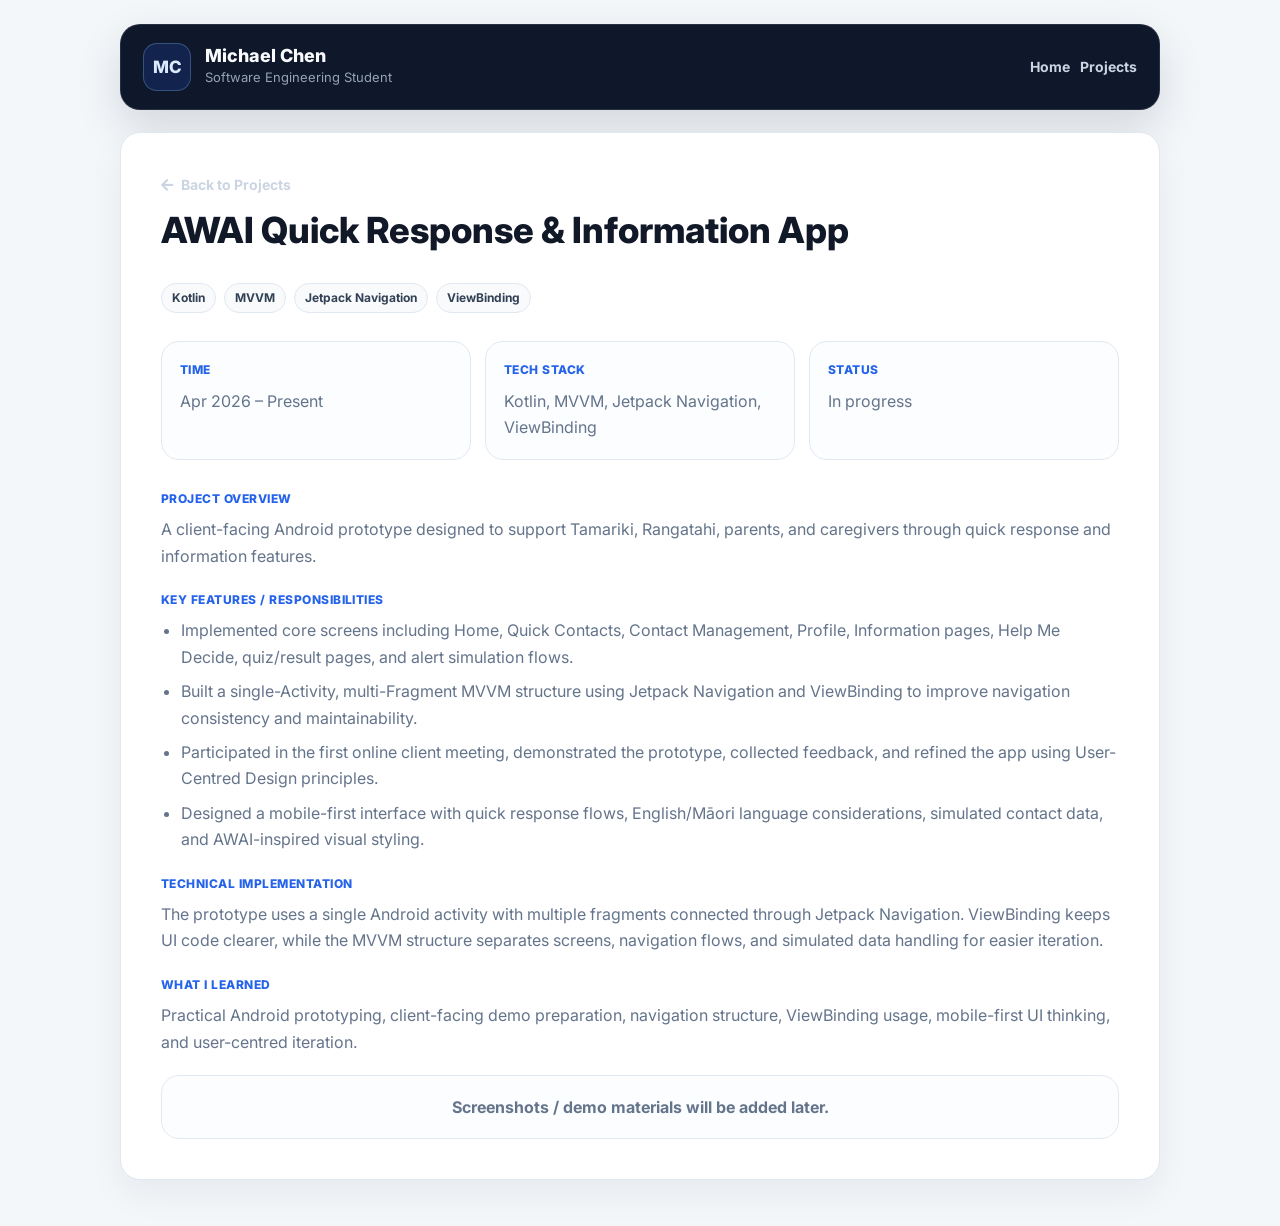
==== project-awai.html @ 9fd228e8 "add personal portfolio website" ====
<!DOCTYPE html>
<html lang="en">
    <head>
        <meta charset="utf-8">
        <title>AWAI Quick Response &amp; Information App | Michael Chen</title>
        <meta content="width=device-width, initial-scale=1.0" name="viewport">
        <meta content="AWAI Android Kotlin MVVM Jetpack Navigation ViewBinding" name="keywords">
        <meta content="Project detail page for the AWAI Quick Response and Information App." name="description">
        <link href="https://fonts.googleapis.com/css2?family=Inter:wght@400;500;600;700;800&amp;display=swap" rel="stylesheet">
        <link href="https://stackpath.bootstrapcdn.com/bootstrap/4.4.1/css/bootstrap.min.css" rel="stylesheet">
        <link href="https://cdnjs.cloudflare.com/ajax/libs/font-awesome/5.10.0/css/all.min.css" rel="stylesheet">
        <link href="css/style.css" rel="stylesheet">
    </head>
    <body class="detail-page">
        <div class="detail-wrapper">
            <header class="detail-topbar">
                <div class="detail-brand">
                    <div class="profile-avatar initials-avatar">MC</div>
                    <div>
                        <h1>Michael Chen</h1>
                        <p>Software Engineering Student</p>
                    </div>
                </div>
                <nav class="detail-nav" aria-label="Project navigation">
                    <a href="index.html#home">Home</a>
                    <a href="index.html#projects">Projects</a>
                </nav>
            </header>

            <main>
                <section class="project-detail section-panel">
                    <div class="content-inner">
                        <div class="project-detail-header">
                            <a class="back-link" href="index.html#projects"><i class="fa fa-arrow-left"></i>Back to Projects</a>
                            <h2>AWAI Quick Response &amp; Information App</h2>
                            <div class="tech-tags tag-row">
                                <span>Kotlin</span>
                                <span>MVVM</span>
                                <span>Jetpack Navigation</span>
                                <span>ViewBinding</span>
                            </div>
                        </div>

                        <div class="detail-meta-grid">
                            <div class="detail-meta-card">
                                <span>Time</span>
                                <p>Apr 2026 – Present</p>
                            </div>
                            <div class="detail-meta-card">
                                <span>Tech Stack</span>
                                <p>Kotlin, MVVM, Jetpack Navigation, ViewBinding</p>
                            </div>
                            <div class="detail-meta-card">
                                <span>Status</span>
                                <p>In progress</p>
                            </div>
                        </div>

                        <div class="detail-layout">
                            <div class="detail-block">
                                <h3>Project Overview</h3>
                                <p>A client-facing Android prototype designed to support Tamariki, Rangatahi, parents, and caregivers through quick response and information features.</p>
                            </div>

                            <div class="detail-block">
                                <h3>Key Features / Responsibilities</h3>
                                <ul class="detail-list">
                                    <li>Implemented core screens including Home, Quick Contacts, Contact Management, Profile, Information pages, Help Me Decide, quiz/result pages, and alert simulation flows.</li>
                                    <li>Built a single-Activity, multi-Fragment MVVM structure using Jetpack Navigation and ViewBinding to improve navigation consistency and maintainability.</li>
                                    <li>Participated in the first online client meeting, demonstrated the prototype, collected feedback, and refined the app using User-Centred Design principles.</li>
                                    <li>Designed a mobile-first interface with quick response flows, English/Māori language considerations, simulated contact data, and AWAI-inspired visual styling.</li>
                                </ul>
                            </div>

                            <div class="detail-block">
                                <h3>Technical Implementation</h3>
                                <p>The prototype uses a single Android activity with multiple fragments connected through Jetpack Navigation. ViewBinding keeps UI code clearer, while the MVVM structure separates screens, navigation flows, and simulated data handling for easier iteration.</p>
                            </div>

                            <div class="detail-block">
                                <h3>What I Learned</h3>
                                <p>Practical Android prototyping, client-facing demo preparation, navigation structure, ViewBinding usage, mobile-first UI thinking, and user-centred iteration.</p>
                            </div>

                            <div class="screenshot-placeholder">Screenshots / demo materials will be added later.</div>
                        </div>
                    </div>
                </section>
            </main>
        </div>
    </body>
</html>
---- css/style.css ----
/**********************************/
/********** General CSS ***********/
/**********************************/
body {
    color: #666666;
    background: #f6f8fb;
    font-family: 'Open Sans', sans-serif;
}

a {
    color: #222222;
    transition: all .3s;
}

a:hover,
a:active,
a:focus {
    color: #2563eb;
    outline: none;
    text-decoration: none;
}

.btn:focus {
    box-shadow: none;
}

/* Hide the duplicate mobile navigation markup that was introduced during rollback. */
.mobile-header,
.mobile-menu,
.mobile-menu-overlay {
    display: none !important;
}


/**********************************/
/****** Layout with Sidebar *******/
/**********************************/
.wrapper {
    position: relative;
    margin: 0 auto;
    width: 100%;
    max-width: 1140px;
}

.wrapper .sidebar {
    position: relative;
    width: 100%;
    float: left;
    background: #222222;
}

.wrapper .content {
    position: relative;
    width: 100%;
    padding: 15px;
    float: left;
    background: #f6f8fb;
}

.wrapper .sidebar-header,
.wrapper .sidebar-footer {
    display: none;
}

.navbar {
    padding: 15px;
    background: #222222 !important;
}

.navbar-expand-md .navbar-nav .nav-item {
    width: 100%;
    border-top: 1px solid rgba(255, 255, 255, .2);
}

.navbar-expand-md .navbar-nav .nav-item:first-child{
    border-top: none;
}

.navbar-expand-md .navbar-nav .nav-link {
    color: #ffffff;
    padding: 5px 15px 7px 15px;
    transition: all .3s;
}

.navbar-expand-md .navbar-nav .nav-link i {
    color: #2563eb;
    float: right;
    padding-top: 5px;
    transition: all .3s;
}

.navbar-expand-md .navbar-nav .nav-link:hover,
.navbar-expand-md .navbar-nav .nav-link.active {
    color: #2563eb;
}

.navbar-expand-md .navbar-nav .nav-link:hover i,
.navbar-expand-md .navbar-nav .nav-link.active i{
    color: #ffffff;
}


.wrapper .sidebar,
.wrapper .content {
    -webkit-transition: margin 200ms ease-out;
    -moz-transition: margin 200ms ease-out;
    -o-transition: margin 200ms ease-out;
    transition: margin 200ms ease-out;
}

@media (min-width: 768px) {
    .wrapper .content {
        padding: 30px 0px 30px 30px;
    }
    
    .wrapper .content::before,
    .wrapper .content::after {
        position: fixed;
        content: "";
        width: 100%;
        height: 30px;
        background: #f6f8fb;
        z-index: 1;
    }
    
    .wrapper .content::before {
        top: 0;
    }
    
    .wrapper .content::after {
        bottom: 0;
    }
    
    .wrapper .sidebar {
        position: fixed;
        width: 300px;
        height: 100%;
        margin-left: -250px;
        float: left;
        overflow: auto;
        scrollbar-width: thin;
        scrollbar-color: gray;
        z-index: 2;
    }

    .wrapper .sidebar:hover {
        margin-left: 0px;
    }
    
    .wrapper .content {
        position: relative;
        width: calc(100% - 50px);
        margin-left: 50px;
        float: right;
    }
    
    .wrapper .sidebar:hover  .sidebar-header {
        position: relative;
        display: block;
        width: 100%;
    }

    .wrapper .sidebar .sidebar-header img {
        width: 100%;
        height: auto;
    }
    
    .navbar-brand {
        display: none;
    }
    
    .navbar {
        padding: 15px 0;
        flex-direction: column;
    }
    
    .wrapper .sidebar:hover .navbar-expand-md .navbar-nav .nav-link {
        padding: 5px 30px 7px 30px;
    }
    
    .wrapper .sidebar::-webkit-scrollbar {
        width: 7px;
    }

    .wrapper .sidebar::-webkit-scrollbar-track {
        -webkit-box-shadow: inset 0 0 6px rgba(0,0,0,0.1);
    }

    .wrapper .sidebar::-webkit-scrollbar-thumb {
        background-color: darkgrey;
        outline: 1px solid slategrey;
        border-radius: 7px
    }
    
    .navbar-brand {
        display: none;
    }
    
    .sidebar .sidebar-footer {
        width: 300px;
        position: fixed;
        bottom: 0;
        padding: 15px;
        font-size: 0;
        text-align: center;
        background: #222222;
    }
    
    .sidebar .sidebar-footer a {
        display: inline-block;
        width: 40px;
        height: 40px;
        padding: 5px 0;
        margin: 0 15px 15px 0;
        text-align: center;
        font-size: 18px;
        color: #222222;
        background: #2563eb;
    }
    
    .sidebar .sidebar-footer a:last-child {
        margin-right: 0;
    }
    
    .sidebar .sidebar-footer a:hover {
        color: #2563eb;
        background: #ffffff;
    }
    
    .sidebar:hover .sidebar-footer {
        display: block;
    }
}

@media (min-width: 992px) {
    .wrapper .sidebar {
        margin: 0;
    }

    .wrapper .content {
        width: calc(100% - 300px);
        margin-left: 300px;
    }

    .sidebar .sidebar-header {
        position: relative;
        display: block;
        width: 100%;
    }
    
    .navbar-expand-md .navbar-nav .nav-link {
        padding: 5px 30px 7px 30px;
    }
    
    .sidebar .sidebar-footer {
        display: block;
    }
}

@media (max-width: 1140px) {
    .wrapper .content {
        padding: 30px;
    }
}

@media (max-width: 576px) {
    .wrapper .content {
        padding: 15px;
    }
}


/**********************************/
/******** Back to Top CSS *********/
/**********************************/
.back-to-top {
    position: fixed;
    display: none;
    width: 30px;
    height: 30px;
    text-align: center;
    line-height: 1;
    font-size: 30px;
    right: 30px;
    bottom: 30px;
    transition: background 0.5s;
    z-index: 11;
}

.back-to-top i {
    color: #222222;
}

.back-to-top i:hover {
    color: #2563eb;
}

.back-to-top {
    -webkit-animation: action 1s infinite  alternate;
    animation: action 1s infinite  alternate;
}

@-webkit-keyframes action {
    0% { transform: translateY(0); }
    100% { transform: translateY(-15px); }
}

@keyframes action {
    0% { transform: translateY(0); }
    100% { transform: translateY(-15px); }
}


/**********************************/
/*********** Header CSS ***********/
/**********************************/
.header {
    position: relative;
    background: #ffffff;
}

.header .content-inner {
    padding: 100px 30px;
    background: none;
    background-size: auto;
}

.header p {
    color: #2563eb;
    font-size: 22px;
    font-weight: 600;
    margin-bottom: 10px;
}

.header h1 {
    color: #222222;
    font-size: 50px;
    font-weight: 700;
}

.header h2 {
    display: inline-block;
    margin: 0;
    height: 25px;
    font-size: 25px;
}

.header .typed-text {
    display: none;
}

.header .typed-cursor {
    font-size: 25px;
    font-weight: 300;
    color: #222222;
}

.large-btn .content-inner {
    font-size: 0;
    border-bottom: 30px solid #f6f8fb;
}

.large-btn .btn {
    position: relative;
    width: 50%;
    padding: 15px 0;
    color: #2563eb;
    font-size: 20px;
    background: #222222;
    border-radius: 0;
}

.large-btn .btn:last-child {
    color: #222222;
    background: #2563eb;
}

.large-btn .btn i {
    margin-right: 8px;
}

.large-btn .btn::after {
    position: absolute;
    content: "";
    width: 0;
    height: 100%;
    top: 0;
    left: 0;
    transition: all .3s;
}

.large-btn .btn:hover::after {
    width: 100%;
    background: rgba(255, 255, 255, .1);
}


/**********************************/
/******* Content Header CSS *******/
/**********************************/
.content-header {
    position: relative;
    width: 100%;
    margin-bottom: 30px;
    padding-bottom: 10px;
}

.content-header h2 {
    color: #222222;
    font-size: 35px;
    font-weight: 700;
    letter-spacing: 3px;
    margin: 0;
}

.content-header::after {
    content: '';
    position: absolute;
    display: block;
    width: 50px;
    height: 3px;
    bottom: 0;
    left: 0;
    background: #2563eb;
}


/**********************************/
/*********** About CSS ************/
/**********************************/
.about {
    position: relative;
    padding: 60px 30px;
    background: #ffffff;
    border-bottom: 30px solid #f6f8fb;
}


.about img {
    width: 100%;
    height: auto;
}

@media(max-width: 767.98px) {
    .about img {
        margin-bottom: 15px;
    }
}

.about .btn {
    border-radius: 0;
    color: #222222;
    background: #2563eb;
    transition: all .3s;
}

.about .btn:hover {
    color: #2563eb;
    background: #222222;
}

.about .skills {
    padding-top: 15px;
}

.about .skill-name {
    margin-top: 15px;
}

.about .skill-name p {
    display: inline-block;
    margin-bottom: 5px;
    font-size: 16px;
    font-weight: 400;
}

.about .skill-name p:last-child {
    float: right;
}

.about .progress {
    height: 5px;
    border: 1px solid #2563eb;
    border-radius: 0;
    background: #ffffff;
}

.about .progress .progress-bar {
    width: 1px;
    background: #2563eb;
    border-radius: 0;
    transition: 1s;
}


/**********************************/
/********* Education CSS **********/
/**********************************/
.education {
    position: relative;
    padding: 60px 30px;
    background: #ffffff;
    border-bottom: 30px solid #f6f8fb;
}

.education .edu-col {
    position: relative;
    width: 100%;
    padding: 20px 0 20px 20px;
    border-left: 1px solid #2563eb;
    border-bottom: 1px solid #2563eb;
}

.education .col-md-6:first-child .edu-col {
    padding-top: 0;
}

.education .col-md-6:last-child .edu-col {
    border-bottom: none;
    padding-bottom: 0;
}

@media (min-width: 768px) {
    .education .col-md-6:nth-child(-n+2) .edu-col {
        padding-top: 0;
    }

    .education .col-md-6:last-child .edu-col,
    .education .col-md-6:nth-last-child(2) .edu-col {
        border-bottom: none;
        padding-bottom: 0;
    }
}

.education .edu-col span {
    position: relative;
    display: block;
    font-size: 13px;
    letter-spacing: 1px;
    margin-bottom: 10px;
}

.education .edu-col span::before {
    position: absolute;
    content: "";
    width: 11px;
    height: 11px;
    background: #2563eb;
    top: 5px;
    left: -26px;
    border-radius: 5px;
}

.education .edu-col span i {
    color: #2563eb;
}

.education .edu-col h3 {
    font-size: 20px;
    font-weight: 700;
    letter-spacing: 2px;
}

.education .edu-col p {
    margin: 0;
}


/**********************************/
/********* Experience CSS *********/
/**********************************/
.experience {
    position: relative;
    padding: 60px 30px;
    background: #ffffff;
    border-bottom: 30px solid #f6f8fb;
}

.experience .exp-col {
    position: relative;
    width: 100%;
    padding: 20px 0 20px 20px;
    border-left: 1px solid #2563eb;
    border-bottom: 1px solid #2563eb;
}

.experience .col-md-6:first-child .exp-col {
    padding-top: 0;
}

.experience .col-md-6:last-child .exp-col {
    border-bottom: none;
    padding-bottom: 0;
}

@media (min-width: 768px) {
    .experience .col-md-6:nth-child(-n+2) .exp-col {
        padding-top: 0;
    }

    .experience .col-md-6:last-child .exp-col,
    .experience .col-md-6:nth-last-child(2) .exp-col {
        border-bottom: none;
        padding-bottom: 0;
    }
}

.experience .exp-col span {
    position: relative;
    display: block;
    font-size: 13px;
    letter-spacing: 1px;
    margin-bottom: 10px;
}

.experience .exp-col span::before {
    position: absolute;
    content: "";
    width: 11px;
    height: 11px;
    background: #2563eb;
    top: 5px;
    left: -26px;
    border-radius: 5px;
}

.experience .exp-col span i {
    color: #2563eb;
}

.experience .exp-col h3 {
    font-size: 20px;
    font-weight: 700;
    letter-spacing: 2px;
    margin-bottom: 5px;
}

.experience .exp-col h4 {
    font-size: 14px;
    font-weight: 400;
    font-style: italic;
    margin-bottom: 5px;
}

.experience .exp-col h5 {
    font-size: 16px;
    font-weight: 600;
    margin-bottom: 10px;
}

.experience .exp-col p {
    margin: 0;
}


/**********************************/
/*********** Service CSS **********/
/**********************************/
.service {
    position: relative;
    padding: 60px 30px 30px 30px;
    background: #ffffff;
    border-bottom: 30px solid #f6f8fb;
}

.service .srv-col {
    position: relative;
    width: 100%;
    margin-bottom: 30px;
}

.service .srv-col i {
    font-size: 30px;
    color: #2563eb;
    margin-bottom: 15px;
}

.service .srv-col h3 {
    font-size: 20px;
    font-weight: 700;
    letter-spacing: 2px;
    margin-bottom: 5px;
}

.experience .exp-col h4 {
    font-size: 14px;
    font-weight: 400;
    font-style: italic;
    margin-bottom: 5px;
}

.experience .exp-col h5 {
    font-size: 16px;
    font-weight: 600;
    margin-bottom: 10px;
}

.experience .exp-col p {
    margin: 0;
}


/**********************************/
/********** Portfolio CSS *********/
/**********************************/
.portfolio {
    position: relative;
    padding: 60px 30px 30px 30px;
    background: #ffffff;
    border-bottom: 30px solid #f6f8fb;
}

.portfolio #portfolio-flters {
    padding: 0;
    margin: -15px 0 30px 0;
    list-style: none;
    font-size: 0;
}

.portfolio #portfolio-flters li {
    cursor: pointer;
    margin: 15px -1px 0 0;
    display: inline-block;
    height: 35px;
    padding: 10px;
    color: #666666;
    font-size: 13px;
    line-height: 15px;
    text-transform: uppercase;
    border: 1px solid #2563eb;
    background: #ffffff;
    transition: all 0.3s ease-in-out;
}

.portfolio #portfolio-flters li:hover,
.portfolio #portfolio-flters li.filter-active {
    background: #2563eb;
    color: #222222;
}

.portfolio .portfolio-item {
    position: relative;
    height: 250px;
    overflow: hidden;
}

.portfolio .portfolio-item figure {
    background: #ffffff;
    overflow: hidden;
    height: 220px;
    position: relative;
    border-radius: 0;
    margin: 0; 
}

.portfolio .portfolio-item figure img {
    width: 100%; 
    height: 100%; 
    object-fit: cover; 
}

.portfolio .portfolio-item figure:hover img {
    opacity: 0.3;
    transition: 0.3s;
}

.portfolio .portfolio-item figure .link-preview,
.portfolio .portfolio-item figure .link-details,
.portfolio .portfolio-item figure .portfolio-title {
    position: absolute;
    display: inline-block;
    opacity: 0;
    line-height: 1;
    text-align: center;
    width: 45px;
    height: 35px;
    background: #2563eb;
    transition: 0.2s linear;
}

.portfolio .portfolio-item figure .link-preview i,
.portfolio .portfolio-item figure .link-details i {
    color: #222222;
    padding-top: 10px;
    font-size: 16px;
}

.portfolio .portfolio-item figure .link-preview:hover,
.portfolio .portfolio-item figure .link-details:hover {
    background: #222222;
}

.portfolio .portfolio-item figure .link-preview:hover i,
.portfolio .portfolio-item figure .link-details:hover i {
    color: #2563eb;
}

.portfolio .portfolio-item figure .link-preview {
    left: 50%;
    top: calc(25% - 18px);
}

.portfolio .portfolio-item figure .link-details {
    right: 50%;
    top: calc(25% - 18px);
}

.portfolio .portfolio-item figure .portfolio-title {
    margin: 0;
    width: 100%;
    height: 50%;
    left: 0;
    right: 0;
    top: 100%;
    padding: 30px 10px;
    color: #222222;
    font-size: 16px;
    font-weight: 600;
    background: rgba(255, 111, 97, .5);
    border-radius: 0;
}

.portfolio .portfolio-item figure .portfolio-title:hover {
    text-decoration: none;
}

.portfolio .portfolio-item figure .portfolio-title span {
    display: block;
    margin-top: 10px;
    font-family: 'Open Sans', sans-serif;
    font-size: 13px;
    font-weight: 300;
}

.portfolio .portfolio-item figure:hover .link-preview {
    opacity: 1;
    left: calc(50% - 61px);
}

.portfolio .portfolio-item figure:hover .link-details {
    opacity: 1;
    right: calc(50% - 61px);
}

.portfolio .portfolio-item figure:hover .portfolio-title {
    opacity: 1;
    top: 50%;
}


/**********************************/
/*********** Review CSS ***********/
/**********************************/
.review {
    position: relative;
    background: #ffffff;
    border-bottom: 30px solid #f6f8fb;
}

.review .content-inner {
    position: relative;
    padding: 60px 30px;
    background: url(../img/quote.png) right bottom no-repeat;
}

.review .review-text p {
    font-size: 18px;
    font-style: italic;
}

.review .review-img {
    display: flex;
    align-items: center;
}

.review .review-img img {
    width: 80px; 
    height: 80px; 
    object-fit: cover;
    margin-right: 15px;
}

.review .review-name h3 {
    font-size: 18px;
    font-weight: 700;
    letter-spacing: 2px;
    margin-bottom: 5px;
}

.review .review-name p {
    font-size: 14px;
    margin-bottom: 0;
}

.review .review-text .ratting {
    margin-bottom: 5px;
}

.review .review-text .ratting i {
    color: #2563eb;
    font-size: 14px;
}

.review .slick-slider:hover .slick-prev {
    left: 30px;
}

.review .slick-slider:hover .slick-next {
    right: 30px;
}

.review-slider .slick-prev,
.review-slider .slick-next {
    width: 35px;
    height: 35px;
    z-index: 1;
    opacity: 0;
    transition: .5s;
    background: rgba(255, 111, 97, .7);
}

.review-slider .slick-prev {
    left: 55px;
}

.review-slider .slick-next {
    right: 55px;
}

.review-slider.slick-slider:hover .slick-prev {
    left: 15px;
    opacity: 1;
}

.review-slider.slick-slider:hover .slick-next {
    right: 15px;
    opacity: 1;
}

.review-slider .slick-prev:hover,
.review-slider .slick-prev:focus,
.review-slider .slick-next:hover,
.review-slider .slick-next:focus {
    background: rgba(0, 0, 0, .7);
}

.review-slider .slick-prev:hover::before,
.review-slider .slick-prev:focus::before,
.review-slider .slick-next:hover::before,
.review-slider .slick-next:focus::before {
    color: #2563eb;
}

.review-slider .slick-prev::before,
.review-slider .slick-next::before {
    font-family: "Font Awesome 5 Free";
    font-weight: 900;
    font-size: 18px;
    color: #ffffff;
}

.review-slider .slick-prev::before {
    content: "\f104";
}

.review-slider .slick-next::before {
    content: "\f105";
}

.review-slider .slick-dots {
    bottom: 15px;
}

.review-slider .slick-dots li button:before {
    color: #ffffff;
    font-size: 15px;
}

.review-slider .slick-dots li.slick-active button:before {
    color: #2563eb;
}

.review-slider.slick-slider {
    margin-bottom: 0;
}


/**********************************/
/*********** Contact CSS ***********/
/**********************************/
.contact {
    position: relative;
    padding: 60px 30px 30px 30px;
    background: #ffffff;
}

.contact .contact-info {
    position: relative;
    width: 100%;
    margin-bottom: 30px;
}

.contact .contact-info p {
    font-size: 16px;
    font-weight: 600;
    letter-spacing: 1px;
    margin-bottom: 10px;
}

.contact .contact-info p i {
    width: 25px;
    color: #2563eb;
}

.contact .contact-info p a {
    color: #666666;
}

.contact .contact-info p a:hover {
    color: #2563eb;
    text-decoration: none;
}

.contact .social {
    font-size: 0;
}

.contact .social a {
    width: 35px;
    height: 35px;
    padding: 5px 0;
    color: #222222;
    background: #2563eb;
    border-radius: 0;
    margin-top: 15px;
    margin-right: 15px;
    transition: all .3s;
}

.contact .social a:last-child {
    margin-right: 0;
}

.contact .social a:hover {
    color: #2563eb;
    background: #222222;
}

.contact .form {
    position: relative;
    width: 100%;
    margin-bottom: 30px;
}

.contact .form .form-control {
    border-radius: 0;
}

.contact .form .form-control:focus {
    box-shadow: none;
    border-color: #2563eb;
}

.contact .form .btn {
    color: #222222;
    background: #2563eb;
    border-radius: 0;
    transition: all .3s;
}

.contact .form .btn:hover {
    color: #2563eb;
    background: #222222;
}


/**********************************/
/*********** Footer CSS ***********/
/**********************************/
.footer {
    position: relative;
    width: 100%;
    padding: 30px 30px 0 30px;
    background: #f6f8fb;
}

.footer .col-md-6:last-child {
    text-align: right;
}

@media(max-width: 767.98px) {
    .footer .col-md-6,
    .footer .col-md-6:last-child{
        text-align: center;
    }
}

.footer p {
    color: #222222;
    margin: 0;
}

.footer a {
    color: #2563eb;
    font-weight: 600;
}

.footer a:hover {
    color: #222222;
}


/**********************************/
/***** Homepage Theme Override ****/
/**********************************/
:root {
    --page-bg: #f4f7fa;
    --surface: #ffffff;
    --sidebar: #0f172a;
    --text: #111827;
    --muted: #64748b;
    --border: #e2e8f0;
    --primary: #2563eb;
    --secondary: #0f766e;
    --code-bg: #0b1020;
}

html {
    scroll-padding-top: 24px;
}

body {
    color: var(--text);
    background: var(--page-bg);
    font-family: 'Inter', 'Segoe UI', Roboto, Arial, sans-serif;
    line-height: 1.65;
}

a {
    color: var(--primary);
}

a:hover,
a:active,
a:focus {
    color: var(--secondary);
}

.wrapper {
    max-width: 1240px;
}

.wrapper .content {
    background: transparent;
}

.wrapper .content::before,
.wrapper .content::after {
    display: none;
}

.wrapper .sidebar {
    background: var(--sidebar);
    border: 1px solid rgba(148, 163, 184, .18);
    border-radius: 22px;
    box-shadow: 0 18px 45px rgba(15, 23, 42, .16);
}

.wrapper .sidebar-header {
    display: block;
    padding: 30px 26px 18px;
}

.initials-avatar {
    display: flex;
    align-items: center;
    justify-content: center;
    width: 72px;
    height: 72px;
    margin-bottom: 18px;
    color: #dbeafe;
    background: rgba(37, 99, 235, .18);
    border: 1px solid rgba(147, 197, 253, .28);
    border-radius: 18px;
    font-size: 24px;
    font-weight: 800;
    letter-spacing: 0;
}

.sidebar-header h1 {
    margin: 0 0 4px;
    color: #f8fafc;
    font-size: 22px;
    font-weight: 700;
    letter-spacing: 0;
}

.sidebar-header p {
    margin: 0;
    color: #94a3b8;
    font-size: 14px;
}

.navbar {
    background: transparent !important;
    padding: 12px 14px;
}

.navbar-brand {
    color: #f8fafc !important;
    font-size: 16px;
    font-weight: 700;
}

.navbar-dark .navbar-toggler {
    border-color: rgba(148, 163, 184, .35);
}

.navbar-expand-md .navbar-nav .nav-item {
    width: 100%;
    margin-bottom: 6px;
    border-top: 0;
}

.navbar-expand-md .navbar-nav .nav-link,
.wrapper .sidebar:hover .navbar-expand-md .navbar-nav .nav-link {
    display: flex;
    align-items: center;
    justify-content: space-between;
    padding: 10px 14px;
    color: #cbd5e1;
    border-radius: 12px;
    font-size: 15px;
    font-weight: 600;
    letter-spacing: 0;
}

.navbar-expand-md .navbar-nav .nav-link i {
    float: none;
    padding-top: 0;
    color: #94a3b8;
    font-size: 14px;
}

.navbar-expand-md .navbar-nav .nav-link:hover,
.navbar-expand-md .navbar-nav .nav-link.active {
    color: #ffffff;
    background: rgba(37, 99, 235, .16);
}

.navbar-expand-md .navbar-nav .nav-link:hover i,
.navbar-expand-md .navbar-nav .nav-link.active i {
    color: #93c5fd;
}

.sidebar .sidebar-footer {
    position: static;
    display: flex;
    width: auto;
    gap: 10px;
    padding: 16px 26px 28px;
    background: transparent;
}

.sidebar .sidebar-footer a {
    display: flex;
    align-items: center;
    justify-content: center;
    width: 38px;
    height: 38px;
    margin: 0;
    padding: 0;
    color: #cbd5e1;
    background: rgba(148, 163, 184, .12);
    border: 1px solid rgba(148, 163, 184, .16);
    border-radius: 12px;
    font-size: 15px;
}

.sidebar .sidebar-footer a:hover {
    color: #ffffff;
    background: rgba(37, 99, 235, .22);
}

.section-panel {
    margin-bottom: 22px;
    padding: 0 !important;
    background: var(--surface) !important;
    border: 1px solid var(--border);
    border-radius: 20px;
    box-shadow: 0 14px 35px rgba(15, 23, 42, .06);
    overflow: hidden;
}

.section-panel .content-inner {
    padding: 36px;
}

.content-header {
    margin-bottom: 26px;
    padding-bottom: 12px;
}

.content-header h2 {
    color: var(--text);
    font-size: 28px;
    font-weight: 800;
    letter-spacing: 0;
}

.content-header::after {
    width: 42px;
    height: 3px;
    background: var(--primary);
    border-radius: 99px;
}

.header .content-inner {
    padding: 46px;
    background: none;
    background-size: auto;
}

.hero-grid {
    display: grid;
    grid-template-columns: minmax(0, 1fr) minmax(320px, 390px);
    gap: 36px;
    align-items: center;
}

.header .eyebrow {
    margin-bottom: 10px;
    color: var(--primary);
    font-size: 15px;
    font-weight: 800;
    letter-spacing: .04em;
    text-transform: uppercase;
}

.header h1 {
    margin-bottom: 12px;
    color: var(--text);
    font-size: 44px;
    font-weight: 800;
    letter-spacing: 0;
    line-height: 1.1;
}

.header h2 {
    display: block;
    height: auto;
    margin-bottom: 18px;
    color: var(--muted);
    font-size: 18px;
    font-weight: 700;
    letter-spacing: 0;
    line-height: 1.45;
}

.header .typed-cursor {
    display: none;
}

.hero-description,
.section-copy p,
.project-card p,
.skill-card p,
.work-card p,
.education-card p,
.contact-card p {
    color: var(--muted);
}

.hero-description {
    max-width: 620px;
    margin-bottom: 28px;
    font-size: 17px;
}

.hero-actions {
    display: flex;
    flex-wrap: wrap;
    gap: 12px;
}

.hero-actions .btn {
    display: inline-flex;
    align-items: center;
    gap: 8px;
    min-height: 44px;
    padding: 10px 18px;
    border-radius: 12px;
    font-size: 15px;
    font-weight: 700;
    letter-spacing: 0;
}

.btn-primary-soft {
    color: #ffffff !important;
    background: var(--primary);
    border: 1px solid var(--primary);
}

.btn-primary-soft:hover {
    background: #1d4ed8;
    border-color: #1d4ed8;
}

.btn-secondary-soft {
    color: var(--text) !important;
    background: #ffffff;
    border: 1px solid var(--border);
}

.btn-secondary-soft:hover {
    color: var(--primary) !important;
    background: #eff6ff;
}

.code-panel {
    color: #dbeafe;
    background: var(--code-bg);
    border: 1px solid rgba(148, 163, 184, .2);
    border-radius: 18px;
    box-shadow: 0 18px 40px rgba(15, 23, 42, .22);
    overflow: hidden;
}

.code-panel-header {
    display: flex;
    gap: 8px;
    padding: 14px 16px;
    background: rgba(148, 163, 184, .08);
    border-bottom: 1px solid rgba(148, 163, 184, .12);
}

.code-panel-header span {
    width: 10px;
    height: 10px;
    background: #475569;
    border-radius: 999px;
}

.code-panel-header span:nth-child(2) {
    background: var(--primary);
}

.code-panel-header span:nth-child(3) {
    background: var(--secondary);
}

.code-panel pre {
    margin: 0;
    padding: 22px;
    white-space: pre-wrap;
}

.code-panel code {
    color: #dbeafe;
    font-family: "SFMono-Regular", Consolas, "Liberation Mono", Menlo, monospace;
    font-size: 14px;
    line-height: 1.7;
}

.section-copy p {
    margin-bottom: 16px;
    font-size: 16px;
}

.section-copy p:last-child {
    margin-bottom: 0;
}

.focus-grid,
.project-grid,
.focus-area-grid,
.work-grid,
.contact-card-grid {
    display: grid;
    grid-template-columns: repeat(2, minmax(0, 1fr));
    gap: 16px;
}

.focus-card,
.education-card,
.project-card,
.skill-card,
.work-card,
.contact-card {
    border: 1px solid var(--border);
    border-radius: 18px;
    background: #fbfdff;
}

.focus-card {
    display: flex;
    align-items: center;
    gap: 12px;
    min-height: 86px;
    padding: 18px;
    color: var(--text);
    font-weight: 700;
}

.focus-card i,
.skill-card i,
.contact-card i {
    display: flex;
    align-items: center;
    justify-content: center;
    flex: 0 0 auto;
    width: 40px;
    height: 40px;
    color: var(--secondary);
    background: rgba(15, 118, 110, .1);
    border-radius: 14px;
}

.education-card {
    display: grid;
    gap: 14px;
    padding: 24px;
}

.card-kicker {
    display: block;
    margin-bottom: 8px;
    color: var(--primary);
    font-size: 12px;
    font-weight: 800;
    letter-spacing: .04em;
    line-height: 1.5;
    text-transform: uppercase;
}

.education-card h3,
.project-card h3,
.skill-card h3,
.work-card h3 {
    margin-bottom: 10px;
    color: var(--text);
    font-size: 20px;
    font-weight: 800;
    letter-spacing: 0;
    line-height: 1.35;
}

.education-card .institution {
    margin: 0;
    color: var(--text);
    font-weight: 700;
}

.education-card p,
.project-card p,
.skill-card p,
.work-card p,
.contact-card p {
    margin-bottom: 0;
}

.project-card,
.skill-card,
.work-card,
.contact-card {
    padding: 22px;
}

.project-card,
.skill-card {
    min-height: 100%;
}

.tag-row {
    display: flex;
    flex-wrap: wrap;
    gap: 8px;
    margin-top: 18px;
}

.tag-row span {
    display: inline-flex;
    align-items: center;
    min-height: 28px;
    padding: 4px 10px;
    color: #334155;
    background: #f8fafc;
    border: 1px solid var(--border);
    border-radius: 999px;
    font-size: 12px;
    font-weight: 700;
}

.skill-card i {
    margin-bottom: 18px;
}

.work-card {
    display: block;
    min-height: 210px;
    color: var(--text);
    text-decoration: none;
    transition: transform .2s ease, border-color .2s ease, box-shadow .2s ease;
}

.work-card:hover {
    color: var(--text);
    border-color: rgba(37, 99, 235, .38);
    box-shadow: 0 16px 30px rgba(15, 23, 42, .08);
    transform: translateY(-2px);
    text-decoration: none;
}

.work-marker {
    display: inline-flex;
    align-items: center;
    justify-content: center;
    width: 38px;
    height: 38px;
    margin-bottom: 18px;
    color: var(--primary);
    background: #eff6ff;
    border-radius: 14px;
    font-size: 13px;
    font-weight: 800;
}

.contact-layout {
    display: grid;
    grid-template-columns: minmax(0, .8fr) minmax(0, 1.2fr);
    gap: 28px;
    align-items: start;
}

.contact-card {
    min-height: 150px;
}

.contact-card span {
    display: block;
    margin-top: 16px;
    margin-bottom: 6px;
    color: var(--text);
    font-size: 14px;
    font-weight: 800;
}

.contact-card a {
    overflow-wrap: anywhere;
    color: var(--muted);
    font-weight: 700;
}

.contact-card a:hover {
    color: var(--primary);
}

.back-to-top {
    width: 42px;
    height: 42px;
    right: 24px;
    bottom: 24px;
    color: var(--primary);
    background: #ffffff;
    border: 1px solid var(--border);
    border-radius: 14px;
    box-shadow: 0 12px 28px rgba(15, 23, 42, .1);
    font-size: 22px;
    line-height: 40px;
    -webkit-animation: none;
    animation: none;
}

.back-to-top i,
.back-to-top i:hover {
    color: var(--primary);
}

.footer {
    padding: 4px 6px 0;
    background: transparent;
}

.footer p {
    color: var(--muted);
    font-size: 13px;
}

.footer a,
.footer a:hover {
    color: var(--primary);
}

@media (min-width: 992px) {
    .wrapper .content {
        width: calc(100% - 304px);
        margin-left: 304px;
        padding: 24px 0 24px 24px;
    }

    .wrapper .sidebar {
        top: 24px;
        width: 280px;
        height: calc(100vh - 48px);
    }

    .sidebar .sidebar-footer {
        position: absolute;
        right: 0;
        bottom: 0;
        left: 0;
    }
}

@media (max-width: 991.98px) {
    .wrapper {
        max-width: none;
    }

    .wrapper .sidebar {
        position: relative;
        width: auto;
        height: auto;
        margin: 14px;
        float: none;
        overflow: visible;
    }

    .wrapper .sidebar:hover {
        margin-left: 14px;
    }

    .wrapper .content {
        width: 100%;
        margin-left: 0;
        padding: 0 14px 18px;
        float: none;
    }

    .wrapper .sidebar-header {
        display: flex;
        align-items: center;
        gap: 16px;
        padding: 20px 20px 8px;
    }

    .initials-avatar {
        width: 56px;
        height: 56px;
        margin-bottom: 0;
        border-radius: 16px;
        font-size: 19px;
    }

    .navbar-brand {
        display: block;
    }

    .navbar {
        padding: 8px 14px 16px;
    }

    .sidebar .sidebar-footer {
        display: none;
    }

    .hero-grid,
    .contact-layout {
        grid-template-columns: 1fr;
    }
}

@media (max-width: 767.98px) {
    .section-panel {
        margin-bottom: 16px;
        border-radius: 18px;
    }

    .section-panel .content-inner,
    .header .content-inner {
        padding: 26px;
    }

    .header h1 {
        font-size: 34px;
    }

    .header h2 {
        font-size: 16px;
    }

    .content-header h2 {
        font-size: 24px;
    }

    .focus-grid,
    .project-grid,
    .focus-area-grid,
    .work-grid,
    .contact-card-grid {
        grid-template-columns: 1fr;
    }

    .hero-actions .btn {
        width: 100%;
        justify-content: center;
    }

    .code-panel pre {
        padding: 18px;
    }

    .code-panel code {
        font-size: 13px;
    }
}


/****************************************/
/***** Restrained Homepage Refinement ****/
/****************************************/
:root {
    --page-bg: #f6f8fb;
    --surface: #ffffff;
    --sidebar: #0f172a;
    --text: #111827;
    --muted: #64748b;
    --border: #d8dee8;
    --primary: #2563eb;
    --secondary: #0f766e;
}

body {
    color: var(--text);
    background: var(--page-bg);
    font-family: 'Inter', 'Segoe UI', Roboto, Arial, sans-serif;
    line-height: 1.62;
}

.wrapper {
    max-width: 1160px;
}

.wrapper .content {
    background: transparent;
}

.wrapper .sidebar {
    background: var(--sidebar);
    border: 1px solid rgba(148, 163, 184, .16);
    border-radius: 12px;
    box-shadow: none;
}

.wrapper .sidebar-header {
    padding: 22px 22px 14px;
}

.initials-avatar {
    width: 52px;
    height: 52px;
    margin-bottom: 14px;
    color: #dbeafe;
    background: rgba(37, 99, 235, .12);
    border-color: rgba(147, 197, 253, .22);
    border-radius: 10px;
    font-size: 17px;
    letter-spacing: .02em;
}

.sidebar-header h1 {
    font-size: 18px;
}

.sidebar-header p {
    color: #94a3b8;
    font-size: 13px;
    line-height: 1.45;
}

.navbar {
    padding: 4px 10px 12px;
}

.navbar-expand-md .navbar-nav .nav-item {
    margin-bottom: 2px;
}

.navbar-expand-md .navbar-nav .nav-link,
.wrapper .sidebar:hover .navbar-expand-md .navbar-nav .nav-link {
    padding: 8px 12px;
    color: #cbd5e1;
    background: transparent;
    border-radius: 8px;
    font-size: 14px;
    font-weight: 500;
}

.navbar-expand-md .navbar-nav .nav-link i {
    color: #64748b;
    font-size: 12px;
    opacity: .75;
}

.navbar-expand-md .navbar-nav .nav-link:hover,
.navbar-expand-md .navbar-nav .nav-link.active {
    color: #f8fafc;
    background: rgba(37, 99, 235, .1);
}

.navbar-expand-md .navbar-nav .nav-link:hover i,
.navbar-expand-md .navbar-nav .nav-link.active i {
    color: #93c5fd;
    opacity: .85;
}

.sidebar .sidebar-footer {
    position: static;
    display: flex;
    width: auto;
    gap: 12px;
    padding: 10px 22px 20px;
}

.sidebar .sidebar-footer a {
    display: inline-flex;
    width: auto;
    height: auto;
    padding: 0;
    color: #94a3b8;
    background: transparent;
    border: 0;
    border-radius: 0;
    font-size: 13px;
    font-weight: 600;
}

.sidebar .sidebar-footer a:hover {
    color: #dbeafe;
    background: transparent;
}

.section-panel {
    margin-bottom: 34px;
    padding: 0 !important;
    background: transparent !important;
    border: 0;
    border-radius: 0;
    box-shadow: none;
    overflow: visible;
}

.section-panel .content-inner {
    padding: 0;
}

.header.section-panel {
    margin-bottom: 38px;
    background: var(--surface) !important;
    border: 1px solid var(--border);
    border-radius: 12px;
}

.header .content-inner {
    padding: 34px;
}

.content-header {
    margin-bottom: 18px;
    padding-bottom: 9px;
    border-bottom: 1px solid var(--border);
}

.content-header::after {
    display: none;
}

.content-header h2 {
    color: var(--text);
    font-size: 21px;
    font-weight: 700;
    letter-spacing: 0;
}

.hero-grid {
    grid-template-columns: minmax(0, 1.35fr) minmax(280px, .75fr);
    gap: 32px;
}

.header h1 {
    margin-bottom: 6px;
    font-size: 42px;
    font-weight: 800;
    line-height: 1.08;
}

.hero-role {
    margin-bottom: 18px;
    color: var(--muted);
    font-size: 17px;
    font-weight: 600;
}

.hero-description {
    max-width: 660px;
    margin-bottom: 18px;
    color: #334155;
    font-size: 17px;
}

.hero-tags {
    display: flex;
    flex-wrap: wrap;
    gap: 8px;
    margin-bottom: 24px;
}

.hero-tags span,
.tag-row span {
    display: inline-flex;
    align-items: center;
    min-height: 26px;
    padding: 3px 9px;
    color: #475569;
    background: #f8fafc;
    border: 1px solid var(--border);
    border-radius: 999px;
    font-size: 12px;
    font-weight: 600;
}

.hero-actions .btn {
    min-height: 40px;
    padding: 8px 14px;
    border-radius: 8px;
    font-size: 14px;
}

.btn-primary-soft {
    color: #ffffff !important;
    background: var(--primary);
    border-color: var(--primary);
}

.btn-secondary-soft {
    color: var(--text) !important;
    background: transparent;
    border-color: var(--border);
}

.status-panel {
    align-self: stretch;
    padding: 22px;
    background: #fbfdff;
    border: 1px solid var(--border);
    border-radius: 10px;
}

.status-label {
    margin-bottom: 8px;
    color: var(--muted);
    font-size: 12px;
    font-weight: 700;
    letter-spacing: .04em;
    text-transform: uppercase;
}

.status-panel h2 {
    height: auto;
    margin-bottom: 6px;
    color: var(--text);
    font-size: 18px;
    font-weight: 700;
    line-height: 1.35;
}

.status-panel p {
    margin-bottom: 0;
    color: var(--muted);
    font-size: 14px;
}

.status-divider {
    height: 1px;
    margin: 18px 0;
    background: var(--border);
}

.status-tech {
    color: #334155 !important;
    font-weight: 600;
}

.about-layout {
    display: grid;
    grid-template-columns: minmax(0, 1.4fr) minmax(240px, .6fr);
    gap: 28px;
}

.section-copy p {
    color: #334155;
    font-size: 15px;
}

.education-note {
    margin-top: 22px;
    padding-top: 20px;
    border-top: 1px solid var(--border);
}

.education-note h3,
.education-note h4,
.stack-list h3 {
    margin: 0 0 8px;
    color: var(--text);
    font-size: 14px;
    font-weight: 700;
    letter-spacing: 0;
}

.education-note h4 {
    margin-top: 18px;
}

.education-note p {
    margin-bottom: 5px;
}

.focus-grid {
    grid-template-columns: 1fr;
    gap: 8px;
}

.focus-card {
    min-height: 0;
    padding: 10px 12px;
    background: transparent;
    border: 1px solid var(--border);
    border-radius: 10px;
    font-size: 14px;
    font-weight: 600;
}

.focus-card i {
    width: 28px;
    height: 28px;
    color: var(--secondary);
    background: rgba(15, 118, 110, .08);
    border-radius: 8px;
    font-size: 12px;
}

.projects .content-inner {
    padding-top: 2px;
}

.project-grid {
    grid-template-columns: repeat(2, minmax(0, 1fr));
    gap: 14px;
}

.project-entry {
    min-height: 100%;
    padding: 18px;
    background: var(--surface);
    border: 1px solid var(--border);
    border-radius: 10px;
}

.project-heading {
    display: grid;
    grid-template-columns: 34px minmax(0, 1fr);
    gap: 10px;
    align-items: baseline;
    margin-bottom: 8px;
}

.project-number {
    color: var(--primary);
    font-family: "SFMono-Regular", Consolas, "Liberation Mono", Menlo, monospace;
    font-size: 13px;
    font-weight: 700;
}

.project-entry h3 {
    margin: 0;
    color: var(--text);
    font-size: 17px;
    font-weight: 700;
    line-height: 1.35;
}

.project-entry p {
    margin-bottom: 10px;
    color: #475569;
    font-size: 14px;
}

.project-tech {
    color: #334155 !important;
    font-size: 13px !important;
    font-weight: 600;
}

.project-status {
    margin-top: 12px;
    margin-bottom: 0 !important;
    color: var(--muted) !important;
    font-size: 13px !important;
}

.project-status span {
    color: var(--secondary);
    font-weight: 700;
}

.tag-row {
    gap: 6px;
    margin-top: 12px;
}

.stack-list {
    display: grid;
    gap: 0;
    background: var(--surface);
    border: 1px solid var(--border);
    border-radius: 10px;
}

.stack-list > div {
    display: grid;
    grid-template-columns: 190px minmax(0, 1fr);
    gap: 20px;
    padding: 15px 18px;
    border-bottom: 1px solid var(--border);
}

.stack-list > div:last-child {
    border-bottom: 0;
}

.stack-list h3 {
    margin-bottom: 0;
}

.stack-list p {
    margin: 0;
    color: #475569;
    font-size: 14px;
}

.contact .section-copy {
    max-width: 780px;
    margin-bottom: 18px;
}

.contact-list {
    display: grid;
    grid-template-columns: repeat(2, minmax(0, 1fr));
    gap: 0;
    margin: 0;
    background: var(--surface);
    border: 1px solid var(--border);
    border-radius: 10px;
}

.contact-list > div {
    display: grid;
    grid-template-columns: 92px minmax(0, 1fr);
    gap: 12px;
    padding: 14px 16px;
    border-right: 1px solid var(--border);
    border-bottom: 1px solid var(--border);
}

.contact-list > div:nth-child(2n) {
    border-right: 0;
}

.contact-list > div:nth-last-child(-n+2) {
    border-bottom: 0;
}

.contact-list dt,
.contact-list dd {
    margin: 0;
    font-size: 14px;
}

.contact-list dt {
    color: var(--text);
    font-weight: 700;
}

.contact-list dd {
    color: #475569;
    overflow-wrap: anywhere;
}

.contact-list a {
    color: var(--primary);
}

.footer {
    padding-bottom: 26px;
}

.footer p {
    color: var(--muted);
    font-size: 12px;
}

.back-to-top {
    border-radius: 10px;
    box-shadow: none;
}

@media (min-width: 992px) {
    .wrapper .content {
        width: calc(100% - 258px);
        margin-left: 258px;
        padding: 24px 0 24px 22px;
    }

    .wrapper .sidebar {
        top: 24px;
        width: 236px;
        height: auto;
        max-height: calc(100vh - 48px);
    }
}

@media (max-width: 991.98px) {
    .wrapper .sidebar {
        margin: 12px;
        border-radius: 12px;
    }

    .wrapper .sidebar:hover {
        margin-left: 12px;
    }

    .wrapper .content {
        padding: 0 12px 18px;
    }

    .wrapper .sidebar-header {
        padding: 16px 18px 8px;
    }

    .navbar {
        padding: 6px 12px 14px;
    }

    .hero-grid,
    .about-layout {
        grid-template-columns: 1fr;
    }

    .focus-grid {
        grid-template-columns: repeat(2, minmax(0, 1fr));
    }
}

@media (max-width: 767.98px) {
    .section-panel {
        margin-bottom: 28px;
    }

    .header.section-panel {
        margin-bottom: 32px;
    }

    .header .content-inner {
        padding: 24px;
    }

    .header h1 {
        font-size: 34px;
    }

    .hero-role {
        font-size: 15px;
    }

    .hero-description {
        font-size: 15px;
    }

    .hero-actions .btn {
        width: auto;
        justify-content: center;
    }

    .project-grid,
    .contact-list {
        grid-template-columns: 1fr;
    }

    .project-entry {
        padding: 16px;
    }

    .stack-list > div,
    .contact-list > div {
        grid-template-columns: 1fr;
        gap: 6px;
    }

    .contact-list > div,
    .contact-list > div:nth-child(2n),
    .contact-list > div:nth-last-child(-n+2) {
        border-right: 0;
        border-bottom: 1px solid var(--border);
    }

    .contact-list > div:last-child {
        border-bottom: 0;
    }
}

@media (max-width: 480px) {
    .focus-grid {
        grid-template-columns: 1fr;
    }

    .hero-actions {
        display: grid;
        grid-template-columns: 1fr;
    }

    .hero-actions .btn {
        width: 100%;
    }
}


/****************************************/
/***** First Customized Version Restore */
/****************************************/
:root {
    --page-bg: #f4f7fa;
    --surface: #ffffff;
    --sidebar: #0f172a;
    --text: #111827;
    --muted: #64748b;
    --border: #e2e8f0;
    --primary: #2563eb;
    --secondary: #0f766e;
    --code-bg: #0b1020;
}

html {
    scroll-padding-top: 24px;
}

body {
    color: var(--text);
    background: var(--page-bg);
    font-family: 'Inter', 'Segoe UI', Roboto, Arial, sans-serif;
    line-height: 1.65;
}

a {
    color: var(--primary);
}

a:hover,
a:active,
a:focus {
    color: var(--secondary);
    text-decoration: none;
}

.wrapper {
    max-width: 1240px;
}

.wrapper .content {
    background: transparent;
}

.wrapper .content::before,
.wrapper .content::after {
    display: none;
}

.wrapper .sidebar {
    background: var(--sidebar);
    border: 1px solid rgba(148, 163, 184, .18);
    border-radius: 22px;
    box-shadow: 0 18px 45px rgba(15, 23, 42, .16);
}

.wrapper .sidebar-header {
    display: block;
    padding: 30px 26px 18px;
}

.profile-box {
    display: block;
}

.profile-avatar,
.initials-avatar {
    display: flex;
    align-items: center;
    justify-content: center;
    width: 72px;
    height: 72px;
    margin-bottom: 18px;
    color: #dbeafe;
    background: rgba(37, 99, 235, .18);
    border: 1px solid rgba(147, 197, 253, .28);
    border-radius: 18px;
    font-size: 24px;
    font-weight: 800;
    letter-spacing: 0;
}

.sidebar-header h1,
.profile-box h1 {
    margin: 0 0 4px;
    color: #f8fafc;
    font-size: 22px;
    font-weight: 700;
    letter-spacing: 0;
}

.sidebar-header p,
.profile-box p {
    margin: 0;
    color: #94a3b8;
    font-size: 14px;
}

.navbar {
    background: transparent !important;
    padding: 12px 14px;
}

.navbar-brand {
    color: #f8fafc !important;
    font-size: 16px;
    font-weight: 700;
}

.navbar-dark .navbar-toggler {
    border-color: rgba(148, 163, 184, .35);
}

.navbar-expand-md .navbar-nav .nav-item {
    width: 100%;
    margin-bottom: 6px;
    border-top: 0;
}

.navbar-expand-md .navbar-nav .nav-link,
.wrapper .sidebar:hover .navbar-expand-md .navbar-nav .nav-link {
    display: flex;
    align-items: center;
    justify-content: space-between;
    padding: 10px 14px;
    color: #cbd5e1;
    background: transparent;
    border-radius: 12px;
    font-size: 15px;
    font-weight: 600;
    letter-spacing: 0;
}

.navbar-expand-md .navbar-nav .nav-link i {
    float: none;
    padding-top: 0;
    color: #94a3b8;
    font-size: 14px;
    opacity: 1;
}

.navbar-expand-md .navbar-nav .nav-link:hover,
.navbar-expand-md .navbar-nav .nav-link.active {
    color: #ffffff;
    background: rgba(37, 99, 235, .16);
}

.navbar-expand-md .navbar-nav .nav-link:hover i,
.navbar-expand-md .navbar-nav .nav-link.active i {
    color: #93c5fd;
}

.sidebar .sidebar-footer {
    position: static;
    display: flex;
    width: auto;
    gap: 10px;
    padding: 16px 26px 28px;
    background: transparent;
}

.sidebar .sidebar-footer a {
    display: flex;
    align-items: center;
    justify-content: center;
    width: 38px;
    height: 38px;
    margin: 0;
    padding: 0;
    color: #cbd5e1;
    background: rgba(148, 163, 184, .12);
    border: 1px solid rgba(148, 163, 184, .16);
    border-radius: 12px;
    font-size: 15px;
}

.sidebar .sidebar-footer a:hover {
    color: #ffffff;
    background: rgba(37, 99, 235, .22);
}

.section-panel {
    margin-bottom: 22px;
    padding: 0 !important;
    background: var(--surface) !important;
    border: 1px solid var(--border);
    border-radius: 20px;
    box-shadow: 0 14px 35px rgba(15, 23, 42, .06);
    overflow: hidden;
}

.section-panel .content-inner {
    padding: 36px;
}

.content-header {
    position: relative;
    margin-bottom: 26px;
    padding-bottom: 12px;
    border-bottom: 0;
}

.content-header h2 {
    color: var(--text);
    font-size: 28px;
    font-weight: 800;
    letter-spacing: 0;
}

.content-header::after {
    display: block;
    width: 42px;
    height: 3px;
    background: var(--primary);
    border-radius: 99px;
}

.header .content-inner {
    padding: 46px;
    background: none;
    background-size: auto;
}

.hero-grid {
    display: grid;
    grid-template-columns: minmax(0, 1fr) minmax(320px, 390px);
    gap: 36px;
    align-items: center;
}

.header .eyebrow {
    margin-bottom: 10px;
    color: var(--primary);
    font-size: 15px;
    font-weight: 800;
    letter-spacing: .04em;
    text-transform: uppercase;
}

.header h1 {
    margin-bottom: 12px;
    color: var(--text);
    font-size: 44px;
    font-weight: 800;
    letter-spacing: 0;
    line-height: 1.1;
}

.header h2 {
    display: block;
    height: auto;
    margin-bottom: 18px;
    color: var(--muted);
    font-size: 18px;
    font-weight: 700;
    letter-spacing: 0;
    line-height: 1.45;
}

.hero-description,
.section-copy p,
.project-card p,
.skill-card p,
.work-card p,
.education-card p,
.contact-card p {
    color: var(--muted);
}

.hero-description {
    max-width: 620px;
    margin-bottom: 28px;
    font-size: 17px;
}

.hero-actions {
    display: flex;
    flex-wrap: wrap;
    gap: 12px;
}

.hero-actions .btn {
    display: inline-flex;
    align-items: center;
    gap: 8px;
    min-height: 44px;
    padding: 10px 18px;
    border-radius: 12px;
    font-size: 15px;
    font-weight: 700;
    letter-spacing: 0;
}

.btn-primary-soft {
    color: #ffffff !important;
    background: var(--primary);
    border: 1px solid var(--primary);
}

.btn-primary-soft:hover {
    background: #1d4ed8;
    border-color: #1d4ed8;
}

.btn-secondary-soft {
    color: var(--text) !important;
    background: #ffffff;
    border: 1px solid var(--border);
}

.btn-secondary-soft:hover {
    color: var(--primary) !important;
    background: #eff6ff;
}

.hero-visual,
.code-panel {
    color: #dbeafe;
    background: var(--code-bg);
    border: 1px solid rgba(148, 163, 184, .2);
    border-radius: 18px;
    box-shadow: 0 18px 40px rgba(15, 23, 42, .22);
    overflow: hidden;
}

.terminal-bar,
.code-panel-header {
    display: flex;
    gap: 8px;
    padding: 14px 16px;
    background: rgba(148, 163, 184, .08);
    border-bottom: 1px solid rgba(148, 163, 184, .12);
}

.terminal-bar span,
.code-panel-header span {
    width: 10px;
    height: 10px;
    background: #475569;
    border-radius: 999px;
}

.terminal-bar span:nth-child(2),
.code-panel-header span:nth-child(2) {
    background: var(--primary);
}

.terminal-bar span:nth-child(3),
.code-panel-header span:nth-child(3) {
    background: var(--secondary);
}

.code-panel pre {
    margin: 0;
    padding: 22px;
    white-space: pre-wrap;
}

.code-panel code {
    color: #dbeafe;
    font-family: "SFMono-Regular", Consolas, "Liberation Mono", Menlo, monospace;
    font-size: 14px;
    line-height: 1.7;
}

.section-copy p {
    margin-bottom: 16px;
    font-size: 16px;
}

.section-copy p:last-child {
    margin-bottom: 0;
}

.focus-grid,
.project-grid,
.focus-area-grid,
.work-grid,
.contact-card-grid {
    display: grid;
    grid-template-columns: repeat(2, minmax(0, 1fr));
    gap: 16px;
}

.focus-card,
.education-card,
.project-card,
.skill-card,
.work-card,
.contact-card {
    border: 1px solid var(--border);
    border-radius: 18px;
    background: #fbfdff;
}

.focus-card {
    display: flex;
    align-items: center;
    gap: 12px;
    min-height: 86px;
    padding: 18px;
    color: var(--text);
    font-size: 16px;
    font-weight: 700;
}

.focus-card i,
.skill-card i,
.contact-card i {
    display: flex;
    align-items: center;
    justify-content: center;
    flex: 0 0 auto;
    width: 40px;
    height: 40px;
    color: var(--secondary);
    background: rgba(15, 118, 110, .1);
    border-radius: 14px;
    font-size: 16px;
}

.education-card {
    display: grid;
    gap: 14px;
    padding: 24px;
}

.card-kicker {
    display: block;
    margin-bottom: 8px;
    color: var(--primary);
    font-size: 12px;
    font-weight: 800;
    letter-spacing: .04em;
    line-height: 1.5;
    text-transform: uppercase;
}

.education-card h3,
.project-card h3,
.skill-card h3,
.work-card h3 {
    margin-bottom: 10px;
    color: var(--text);
    font-size: 20px;
    font-weight: 800;
    letter-spacing: 0;
    line-height: 1.35;
}

.education-card .institution {
    margin: 0;
    color: var(--text);
    font-weight: 700;
}

.education-card p,
.project-card p,
.skill-card p,
.work-card p,
.contact-card p {
    margin-bottom: 0;
}

.project-card,
.skill-card,
.work-card,
.contact-card {
    padding: 22px;
}

.project-card,
.skill-card {
    min-height: 100%;
}

.tech-tags,
.tag-row {
    display: flex;
    flex-wrap: wrap;
    gap: 8px;
    margin-top: 18px;
}

.tech-tags span,
.tag-row span {
    display: inline-flex;
    align-items: center;
    min-height: 28px;
    padding: 4px 10px;
    color: #334155;
    background: #f8fafc;
    border: 1px solid var(--border);
    border-radius: 999px;
    font-size: 12px;
    font-weight: 700;
}

.skill-card i {
    margin-bottom: 18px;
}

.work-card {
    display: block;
    min-height: 210px;
    color: var(--text);
    text-decoration: none;
    transition: transform .2s ease, border-color .2s ease, box-shadow .2s ease;
}

.work-card:hover {
    color: var(--text);
    border-color: rgba(37, 99, 235, .38);
    box-shadow: 0 16px 30px rgba(15, 23, 42, .08);
    transform: translateY(-2px);
    text-decoration: none;
}

.work-marker {
    display: inline-flex;
    align-items: center;
    justify-content: center;
    width: 38px;
    height: 38px;
    margin-bottom: 18px;
    color: var(--primary);
    background: #eff6ff;
    border-radius: 14px;
    font-size: 13px;
    font-weight: 800;
}

.contact-layout {
    display: grid;
    grid-template-columns: minmax(0, .8fr) minmax(0, 1.2fr);
    gap: 28px;
    align-items: start;
}

.contact-card {
    min-height: 150px;
}

.contact-card span {
    display: block;
    margin-top: 16px;
    margin-bottom: 6px;
    color: var(--text);
    font-size: 14px;
    font-weight: 800;
}

.contact-card a {
    overflow-wrap: anywhere;
    color: var(--muted);
    font-weight: 700;
}

.contact-card a:hover {
    color: var(--primary);
}

.back-to-top {
    width: 42px;
    height: 42px;
    right: 24px;
    bottom: 24px;
    color: var(--primary);
    background: #ffffff;
    border: 1px solid var(--border);
    border-radius: 14px;
    box-shadow: 0 12px 28px rgba(15, 23, 42, .1);
    font-size: 22px;
    line-height: 40px;
    -webkit-animation: none;
    animation: none;
}

.back-to-top i,
.back-to-top i:hover {
    color: var(--primary);
}

.footer {
    padding: 4px 6px 0;
    background: transparent;
}

.footer p {
    color: var(--muted);
    font-size: 13px;
}

.footer a,
.footer a:hover {
    color: var(--primary);
}

@media (min-width: 992px) {
    .wrapper .content {
        width: calc(100% - 304px);
        margin-left: 304px;
        padding: 24px 0 24px 24px;
    }

    .wrapper .sidebar {
        position: fixed;
        top: 24px;
        width: 280px;
        height: calc(100vh - 48px);
        margin: 0;
        overflow: auto;
    }

    .sidebar .sidebar-footer {
        position: absolute;
        right: 0;
        bottom: 0;
        left: 0;
    }
}

@media (max-width: 991.98px) {
    .wrapper {
        max-width: none;
    }

    .wrapper .sidebar {
        position: relative;
        width: auto;
        height: auto;
        margin: 14px;
        float: none;
        overflow: visible;
    }

    .wrapper .sidebar:hover {
        margin-left: 14px;
    }

    .wrapper .content {
        width: 100%;
        margin-left: 0;
        padding: 0 14px 18px;
        float: none;
    }

    .wrapper .sidebar-header {
        display: flex;
        align-items: center;
        gap: 16px;
        padding: 20px 20px 8px;
    }

    .profile-box {
        display: flex;
        align-items: center;
        gap: 16px;
    }

    .profile-avatar,
    .initials-avatar {
        width: 56px;
        height: 56px;
        margin-bottom: 0;
        border-radius: 16px;
        font-size: 19px;
    }

    .navbar-brand {
        display: block;
    }

    .navbar {
        padding: 8px 14px 16px;
    }

    .sidebar .sidebar-footer {
        display: none;
    }

    .hero-grid,
    .contact-layout {
        grid-template-columns: 1fr;
    }
}

@media (max-width: 767.98px) {
    .section-panel {
        margin-bottom: 16px;
        border-radius: 18px;
    }

    .section-panel .content-inner,
    .header .content-inner {
        padding: 26px;
    }

    .header h1 {
        font-size: 34px;
    }

    .header h2 {
        font-size: 16px;
    }

    .content-header h2 {
        font-size: 24px;
    }

    .focus-grid,
    .project-grid,
    .focus-area-grid,
    .work-grid,
    .contact-card-grid {
        grid-template-columns: 1fr;
    }

    .hero-actions .btn {
        width: 100%;
        justify-content: center;
    }

    .code-panel pre {
        padding: 18px;
    }

    .code-panel code {
        font-size: 13px;
    }
}


/**********************************/
/***** Real Project Content UI *****/
/**********************************/
.project-index-card {
    min-height: 235px;
}

.project-index-card .project-link {
    display: inline-flex;
    margin-top: 18px;
    color: var(--primary);
    font-size: 13px;
    font-weight: 800;
}

.project-index-card:hover .project-link {
    color: var(--secondary);
}

.detail-page {
    background: var(--page-bg);
}

.detail-wrapper {
    width: min(1040px, calc(100% - 32px));
    margin: 0 auto;
    padding: 24px 0;
}

.detail-topbar {
    display: flex;
    align-items: center;
    justify-content: space-between;
    gap: 18px;
    margin-bottom: 22px;
    padding: 18px 22px;
    color: #f8fafc;
    background: var(--sidebar);
    border: 1px solid rgba(148, 163, 184, .18);
    border-radius: 20px;
    box-shadow: 0 18px 45px rgba(15, 23, 42, .14);
}

.detail-brand {
    display: flex;
    align-items: center;
    gap: 14px;
}

.detail-brand .profile-avatar {
    width: 48px;
    height: 48px;
    margin-bottom: 0;
    border-radius: 14px;
    font-size: 17px;
}

.detail-brand h1 {
    margin: 0;
    color: #f8fafc;
    font-size: 18px;
    font-weight: 800;
}

.detail-brand p {
    margin: 0;
    color: #94a3b8;
    font-size: 13px;
}

.detail-nav {
    display: flex;
    flex-wrap: wrap;
    gap: 10px;
}

.detail-nav a,
.back-link {
    display: inline-flex;
    align-items: center;
    gap: 8px;
    color: #cbd5e1;
    font-size: 14px;
    font-weight: 700;
}

.detail-nav a:hover,
.back-link:hover {
    color: #93c5fd;
}

.project-detail .content-inner {
    padding: 40px;
}

.project-detail-header {
    display: grid;
    gap: 14px;
    margin-bottom: 28px;
}

.project-detail-header h2 {
    margin: 0;
    color: var(--text);
    font-size: 36px;
    font-weight: 800;
    line-height: 1.15;
}

.detail-meta-grid {
    display: grid;
    grid-template-columns: repeat(3, minmax(0, 1fr));
    gap: 14px;
    margin-bottom: 28px;
}

.detail-meta-card,
.screenshot-placeholder {
    padding: 18px;
    background: #fbfdff;
    border: 1px solid var(--border);
    border-radius: 18px;
}

.detail-meta-card span,
.detail-block h3 {
    display: block;
    margin-bottom: 8px;
    color: var(--primary);
    font-size: 12px;
    font-weight: 800;
    letter-spacing: .04em;
    text-transform: uppercase;
}

.detail-meta-card p,
.detail-block p,
.detail-list {
    margin: 0;
    color: var(--muted);
}

.detail-layout {
    display: grid;
    gap: 20px;
}

.detail-block {
    padding-top: 4px;
}

.detail-block h3 {
    margin-bottom: 10px;
}

.detail-list {
    padding-left: 20px;
}

.detail-list li {
    margin-bottom: 8px;
}

.detail-list li:last-child {
    margin-bottom: 0;
}

.screenshot-placeholder {
    color: var(--muted);
    font-weight: 700;
    text-align: center;
}

@media (max-width: 767.98px) {
    .detail-wrapper {
        width: calc(100% - 24px);
        padding: 12px 0;
    }

    .detail-topbar {
        align-items: flex-start;
        flex-direction: column;
        border-radius: 18px;
    }

    .project-detail .content-inner {
        padding: 26px;
    }

    .project-detail-header h2 {
        font-size: 28px;
    }

    .detail-meta-grid {
        grid-template-columns: 1fr;
    }
}

/**********************************/
/***** Contact Layout Fix **********/
/**********************************/
.contact-layout {
    display: grid;
    grid-template-columns: minmax(220px, .8fr) minmax(420px, 1.4fr);
    gap: 40px;
    align-items: start;
}

.contact-copy p {
    max-width: 420px;
    margin: 0;
    line-height: 1.8;
}

.contact-grid,
.contact-card-grid.contact-grid {
    display: grid;
    grid-template-columns: repeat(2, minmax(260px, 1fr));
    gap: 18px;
}

.contact-card.contact-action-card {
    display: grid;
    grid-template-columns: 52px minmax(0, 1fr) auto;
    align-items: center;
    gap: 16px;
    min-height: 108px;
    padding: 22px 24px;
    color: #111827;
    background: #f8fafc;
    border: 1px solid #e2e8f0;
    border-radius: 18px;
    text-decoration: none;
    transition: all .2s ease;
}

.contact-card.contact-action-card:hover {
    color: #111827;
    border-color: #2563eb;
    box-shadow: 0 14px 30px rgba(15, 23, 42, .08);
    transform: translateY(-3px);
    text-decoration: none;
}

.contact-icon {
    display: flex;
    align-items: center;
    justify-content: center;
    flex-shrink: 0;
    width: 52px;
    height: 52px;
    color: #0f766e;
    background: #e6f3f2;
    border-radius: 14px;
}

.contact-action-card .contact-icon i {
    display: block;
    width: auto;
    height: auto;
    color: inherit;
    background: transparent;
    border-radius: 0;
    font-size: 18px;
}

.contact-text {
    min-width: 0;
}

.contact-text h3 {
    margin: 0 0 6px;
    color: #111827;
    font-size: 18px;
    font-weight: 800;
    line-height: 1.25;
}

.contact-card .contact-text p {
    margin: 0;
    color: #64748b;
    font-size: 15px;
    font-weight: 600;
    line-height: 1.4;
    white-space: nowrap;
    overflow: hidden;
    overflow-wrap: normal;
    text-overflow: ellipsis;
}

.contact-card .contact-action {
    display: inline-flex;
    align-items: center;
    justify-content: center;
    margin: 0;
    color: #2563eb;
    font-size: 14px;
    font-weight: 800;
    white-space: nowrap;
}

@media (max-width: 1199px) {
    .contact-layout {
        grid-template-columns: 1fr;
    }

    .contact-copy p {
        max-width: 100%;
    }
}

@media (max-width: 767px) {
    .contact-grid,
    .contact-card-grid.contact-grid {
        grid-template-columns: 1fr;
    }

    .contact-card.contact-action-card {
        grid-template-columns: 48px minmax(0, 1fr);
    }

    .contact-card .contact-action {
        grid-column: 2;
        justify-self: start;
        margin-top: 4px;
    }

    .contact-card .contact-text p {
        white-space: normal;
        overflow: visible;
        overflow-wrap: anywhere;
        text-overflow: clip;
    }
}


/**********************************/
/***** Sidebar Contact Actions *****/
/**********************************/
.sidebar-actions {
    display: grid;
    grid-template-columns: repeat(4, 42px);
    gap: 10px;
    justify-content: start;
    padding-top: 24px;
}

.sidebar .sidebar-footer .sidebar-action {
    display: inline-flex;
    align-items: center;
    justify-content: center;
    width: 42px;
    height: 42px;
    margin: 0;
    padding: 0;
    color: #cbd5e1;
    background: rgba(148, 163, 184, .12);
    border: 1px solid rgba(148, 163, 184, .18);
    border-radius: 12px;
    text-decoration: none;
    transition: all .2s ease;
}

.sidebar .sidebar-footer .sidebar-action:hover {
    color: #ffffff;
    background: rgba(37, 99, 235, .22);
    border-color: rgba(96, 165, 250, .6);
    transform: translateY(-2px);
}

.sidebar-action i {
    font-size: 16px;
}

@media (max-width: 991.98px) {
    .sidebar .sidebar-footer {
        display: block;
        padding: 0 20px 20px;
    }

    .sidebar-actions {
        grid-template-columns: repeat(4, 42px);
        padding-top: 12px;
    }
}

@media (max-width: 360px) {
    .sidebar-actions {
        grid-template-columns: repeat(2, 42px);
    }
}


/**********************************/
/***** About Layout Refinement *****/
/**********************************/
.about-layout {
    display: grid;
    grid-template-columns: minmax(0, 1.25fr) minmax(320px, .85fr);
    gap: 42px;
    align-items: center;
}

.about-copy p {
    max-width: 680px;
    margin-bottom: 20px;
    line-height: 1.8;
}

.about-copy p:last-child {
    margin-bottom: 0;
}

.about-focus-grid {
    display: grid;
    grid-template-columns: repeat(2, minmax(0, 1fr));
    gap: 14px;
}

.about-focus-item {
    display: flex;
    align-items: center;
    gap: 14px;
    min-height: 86px;
    padding: 18px 20px;
    color: #111827;
    background: #f8fafc;
    border: 1px solid #e2e8f0;
    border-radius: 16px;
    font-size: 17px;
    font-weight: 800;
    line-height: 1.25;
    white-space: nowrap;
}

.about-focus-icon {
    display: inline-flex;
    align-items: center;
    justify-content: center;
    flex-shrink: 0;
    width: 42px;
    height: 42px;
    color: #0f766e;
    background: #e6f3f2;
    border-radius: 12px;
}

.about-focus-icon i {
    font-size: 16px;
}

@media (max-width: 1199px) {
    .about-layout {
        grid-template-columns: 1fr;
        gap: 28px;
    }

    .about-copy p {
        max-width: 100%;
    }
}

@media (max-width: 575px) {
    .about-focus-grid {
        grid-template-columns: 1fr;
    }

    .about-focus-item {
        min-height: 72px;
        padding: 16px;
    }
}


/**********************************/
/***** About Portrait Layout *******/
/**********************************/
.about-layout {
    display: grid;
    grid-template-columns: minmax(0, 1.25fr) minmax(260px, .85fr);
    gap: 40px;
    align-items: center;
}

.about-copy p {
    max-width: 700px;
    margin-bottom: 20px;
    line-height: 1.8;
}

.about-copy p:last-child {
    margin-bottom: 0;
}

.about-photo-wrap {
    display: flex;
    align-items: center;
    justify-content: center;
}

.about-photo {
    width: 240px;
    height: 240px;
    object-fit: cover;
    object-position: center;
    border: 4px solid #ffffff;
    border-radius: 50%;
    box-shadow: 0 16px 36px rgba(15, 23, 42, .10);
}

@media (max-width: 1199px) {
    .about-layout {
        grid-template-columns: 1fr;
        gap: 28px;
    }

    .about-copy p {
        max-width: 100%;
    }

    .about-photo-wrap {
        justify-content: flex-start;
    }
}

@media (max-width: 767px) {
    .about-photo-wrap {
        justify-content: center;
    }

    .about-photo {
        width: 200px;
        height: 200px;
    }
}


/**********************************/
/***** Certifications Cards *******/
/**********************************/
.credential-list {
    display: grid;
    gap: 22px;
}

.credential-card {
    display: grid;
    grid-template-columns: minmax(0, 1.45fr) minmax(220px, .65fr);
    gap: 28px;
    align-items: center;
    padding: 28px;
    border: 1px solid #e2e8f0;
    border-radius: 22px;
    background: linear-gradient(135deg, rgba(248, 250, 252, .96), rgba(255, 255, 255, .98));
    overflow: hidden;
    position: relative;
    transition: all .2s ease;
}

.credential-card::before {
    content: "";
    position: absolute;
    inset: 0 auto 0 0;
    width: 4px;
    background: linear-gradient(180deg, #2563eb, #0f766e);
    opacity: .9;
}

.credential-card:hover {
    border-color: rgba(37, 99, 235, .45);
    box-shadow: 0 18px 36px rgba(15, 23, 42, .08);
    transform: translateY(-3px);
}

.credential-main {
    min-width: 0;
}

.credential-topline {
    display: flex;
    align-items: center;
    gap: 16px;
    margin-bottom: 14px;
}

.credential-logo {
    display: flex;
    align-items: center;
    justify-content: center;
    flex-shrink: 0;
    width: 56px;
    height: 56px;
    border-radius: 14px;
    font-weight: 800;
    letter-spacing: -.04em;
    text-transform: lowercase;
}

.credential-logo-aws {
    color: #ffffff;
    background: #111827;
    font-size: 22px;
}

.credential-logo-cisco {
    color: #ffffff;
    background: #001f33;
    font-size: 15px;
}

.credential-provider {
    margin: 0 0 4px;
    color: #2563eb;
    font-size: 13px;
    font-weight: 800;
    letter-spacing: .04em;
    text-transform: uppercase;
}

.credential-card h3 {
    margin: 0;
    color: #111827;
    font-size: 26px;
    line-height: 1.2;
}

.credential-date {
    margin: 0 0 14px;
    color: #0f766e;
    font-size: 15px;
    font-weight: 700;
}

.credential-description {
    max-width: 720px;
    margin: 0 0 16px;
    color: #64748b;
    line-height: 1.75;
}

.credential-skills {
    display: flex;
    flex-wrap: wrap;
    gap: 8px;
    margin-bottom: 18px;
}

.credential-skills span {
    display: inline-flex;
    align-items: center;
    padding: 6px 11px;
    color: #334155;
    background: #ffffff;
    border: 1px solid #d8dee8;
    border-radius: 999px;
    font-size: 13px;
    font-weight: 700;
}

.credential-button {
    display: inline-flex;
    align-items: center;
    justify-content: center;
    gap: 8px;
    padding: 11px 18px;
    color: #111827;
    background: #ffffff;
    border: 1px solid #111827;
    border-radius: 999px;
    font-weight: 700;
    text-decoration: none;
    transition: all .2s ease;
}

.credential-button:hover {
    color: #2563eb;
    border-color: #2563eb;
    text-decoration: none;
    transform: translateY(-1px);
}

.credential-badge-panel {
    display: flex;
    align-items: center;
    justify-content: center;
    min-height: 210px;
    padding: 22px;
    background: radial-gradient(circle at top left, rgba(37, 99, 235, .1), transparent 38%), #ffffff;
    border: 1px solid #e2e8f0;
    border-radius: 20px;
}

.credential-badge {
    width: 100%;
    max-width: 190px;
    height: auto;
    object-fit: contain;
    filter: drop-shadow(0 14px 22px rgba(15, 23, 42, .16));
}

.credential-badge-hex {
    max-width: 178px;
}

@media (max-width: 991px) {
    .credential-card {
        grid-template-columns: 1fr;
    }

    .credential-badge-panel {
        justify-content: flex-start;
        min-height: auto;
    }
}

@media (max-width: 575px) {
    .credential-card {
        padding: 22px;
    }

    .credential-topline {
        align-items: flex-start;
    }

    .credential-card h3 {
        font-size: 23px;
    }

    .credential-badge {
        max-width: 160px;
    }
}


/**********************************/
/******** Intro Profile Card *******/
/**********************************/
.intro.section-panel {
    margin-bottom: 32px;
    background: #ffffff !important;
    border: 1px solid #e2e8f0;
    border-radius: 24px;
    box-shadow: 0 18px 40px rgba(15, 23, 42, .06);
    overflow: hidden;
}

.intro .content-inner {
    padding: 48px;
}

.intro-layout {
    display: grid;
    grid-template-columns: minmax(0, 1.25fr) minmax(240px, .75fr);
    gap: 52px;
    align-items: center;
}

.intro-copy {
    min-width: 0;
}

.intro-copy h1 {
    max-width: 760px;
    margin: 0 0 22px;
    color: #111827;
    font-size: 45px;
    font-weight: 800;
    line-height: 1;
    letter-spacing: 0;
}

.intro-copy p {
    max-width: 760px;
    margin: 0;
    color: #475569;
    font-size: 18px;
    font-weight: 500;
    line-height: 1.75;
}

.intro-photo-panel {
    display: flex;
    align-items: center;
    justify-content: center;
}

.intro-photo {
    width: 250px;
    height: 250px;
    object-fit: cover;
    object-position: center;
    border: 5px solid #ffffff;
    border-radius: 50%;
    box-shadow: 0 18px 40px rgba(15, 23, 42, .12);
}

@media (max-width: 991px) {
    .intro-layout {
        grid-template-columns: 1fr;
        gap: 34px;
    }

    .intro-photo-panel {
        justify-content: flex-start;
    }

    .intro-copy h1 {
        font-size: 54px;
    }

    .intro-copy p {
        font-size: 18px;
    }
}

@media (max-width: 575px) {
    .intro .content-inner {
        padding: 28px;
    }

    .intro-copy h1 {
        font-size: 38px;
    }

    .intro-photo-panel {
        align-items: center;
    }

    .intro-photo {
        width: 210px;
        height: 210px;
    }
}


/**********************************/
/******** Education Card ***********/
/**********************************/
.education-card {
    display: block;
    padding: 28px;
    background: #f8fafc;
    border: 1px solid #e2e8f0;
    border-radius: 18px;
}

.education-school {
    margin: 0 0 8px;
    color: #2563eb;
    font-size: 26px;
    font-weight: 800;
    letter-spacing: .04em;
    text-transform: uppercase;
}

.education-card h3 {
    margin: 0 0 16px;
    color: #111827;
    font-size: 19px;
    font-weight: 800;
    line-height: 1.3;
}

.education-meta {
    display: flex;
    flex-wrap: wrap;
    gap: 10px;
    margin-bottom: 18px;
}

.education-meta span {
    display: inline-flex;
    align-items: center;
    padding: 7px 12px;
    color: #334155;
    background: #ffffff;
    border: 1px solid #d8dee8;
    border-radius: 999px;
    font-size: 13px;
    font-weight: 750;
}

.education-areas {
    margin: 0;
    color: #64748b;
    line-height: 1.7;
}

@media (max-width: 575px) {
    .education-card {
        padding: 22px;
    }

    .education-card h3 {
        font-size: 22px;
    }
}


/**********************************/
/******** Interests Cards **********/
/**********************************/
.interests.section-panel {
    margin-bottom: 32px;
    background: #ffffff !important;
    border: 1px solid #e2e8f0;
    border-radius: 24px;
    box-shadow: 0 18px 40px rgba(15, 23, 42, .06);
    overflow: hidden;
}

.interest-image-grid {
    display: grid;
    grid-template-columns: repeat(3, minmax(0, 1fr));
    gap: 20px;
}

.interest-image-card {
    overflow: hidden;
    background: #f8fafc;
    border: 1px solid #e2e8f0;
    border-radius: 18px;
    transition: all .2s ease;
}

.interest-image-card:hover {
    border-color: rgba(37, 99, 235, .45);
    box-shadow: 0 14px 30px rgba(15, 23, 42, .08);
    transform: translateY(-3px);
}

.interest-image-wrap {
    width: 100%;
    height: 180px;
    overflow: hidden;
    background:
        radial-gradient(circle at top left, rgba(37, 99, 235, .12), transparent 36%),
        linear-gradient(135deg, #f8fafc, #e2e8f0);
}

.interest-image {
    display: block;
    width: 100%;
    height: 100%;
    object-fit: cover;
    object-position: center;
}

.interest-card-body {
    padding: 22px;
}

.interest-card-body h3 {
    margin: 0 0 10px;
    color: #111827;
    font-size: 15px;
    line-height: 1.3;
}

.interest-card-body p {
    margin: 0;
    color: #64748b;
    line-height: 1.7;
}

@media (max-width: 991px) {
    .interest-image-grid {
        grid-template-columns: repeat(2, minmax(0, 1fr));
    }
}

@media (max-width: 575px) {
    .interest-image-grid {
        grid-template-columns: 1fr;
    }

    .interest-image-wrap {
        height: 170px;
    }
}

/**********************************/
/*** Sidebar Interaction Polish ***/
/**********************************/
.sidebar .navbar-nav .nav-link {
    transition: color .22s ease, background-color .22s ease, transform .22s ease;
}

.sidebar .navbar-nav .nav-link,
.sidebar .navbar-nav .nav-link.active,
.sidebar .navbar-nav .nav-link.show {
    color: #cbd5e1 !important;
}

.sidebar .navbar-nav .nav-link i,
.sidebar .navbar-nav .nav-link.active i,
.sidebar .navbar-nav .nav-link.show i {
    color: #94a3b8 !important;
    transition: color .22s ease;
}

.sidebar .navbar-nav .nav-link:hover,
.sidebar .navbar-nav .nav-link:focus,
.sidebar .navbar-nav .nav-link.active {
    color: #f8fafc !important;
    background: rgba(37, 99, 235, .16) !important;
    transform: translateX(4px);
}

.sidebar .navbar-nav .nav-link:hover i,
.sidebar .navbar-nav .nav-link:focus i,
.sidebar .navbar-nav .nav-link.active i {
    color: #60a5fa !important;
}

.sidebar .sidebar-footer {
    overflow: visible;
}

.sidebar-actions {
    display: grid !important;
    grid-template-columns: repeat(4, 44px) !important;
    gap: 12px !important;
    align-items: center;
    justify-content: center !important;
    width: 100%;
    padding-top: 22px;
}

.sidebar .sidebar-footer .sidebar-action {
    position: relative;
    display: inline-flex !important;
    align-items: center;
    justify-content: center;
    width: 44px !important;
    height: 44px !important;
    min-width: 44px;
    min-height: 44px;
    margin: 0 !important;
    padding: 0 !important;
    color: #cbd5e1;
    background: rgba(148, 163, 184, .12);
    border: 1px solid rgba(148, 163, 184, .20);
    border-radius: 12px;
    line-height: 1;
    text-decoration: none;
    transition: color .22s ease, background-color .22s ease, border-color .22s ease, transform .22s ease, box-shadow .22s ease;
}

.sidebar .sidebar-footer .sidebar-action:hover,
.sidebar .sidebar-footer .sidebar-action:focus {
    color: #ffffff;
    background: rgba(37, 99, 235, .24);
    border-color: rgba(96, 165, 250, .65);
    box-shadow: 0 10px 24px rgba(15, 23, 42, .20);
    transform: translateY(-3px);
}

.sidebar .sidebar-footer .sidebar-action i {
    font-size: 16px;
    line-height: 1;
}

.sidebar .sidebar-footer .sidebar-action::after {
    content: attr(data-tooltip);
    position: absolute;
    left: 50%;
    bottom: calc(100% + 10px);
    z-index: 20;
    padding: 6px 10px;
    color: #f8fafc;
    background: #0f172a;
    border: 1px solid rgba(96, 165, 250, .28);
    border-radius: 8px;
    box-shadow: 0 10px 24px rgba(15, 23, 42, .28);
    font-size: 12px;
    font-weight: 700;
    line-height: 1.2;
    opacity: 0;
    pointer-events: none;
    transform: translateX(-50%) translateY(4px);
    transition: opacity .18s ease, transform .18s ease;
    white-space: nowrap;
}

.sidebar .sidebar-footer .sidebar-action::before {
    content: "";
    position: absolute;
    left: 50%;
    bottom: calc(100% + 5px);
    z-index: 20;
    border-width: 6px 6px 0;
    border-style: solid;
    border-color: #0f172a transparent transparent;
    opacity: 0;
    pointer-events: none;
    transform: translateX(-50%) translateY(4px);
    transition: opacity .18s ease, transform .18s ease;
}

.sidebar .sidebar-footer .sidebar-action:hover::after,
.sidebar .sidebar-footer .sidebar-action:hover::before,
.sidebar .sidebar-footer .sidebar-action:focus::after,
.sidebar .sidebar-footer .sidebar-action:focus::before {
    opacity: 1;
    transform: translateX(-50%) translateY(0);
}

@media (max-width: 360px) {
    .sidebar-actions {
        grid-template-columns: repeat(4, 42px) !important;
        gap: 8px !important;
    }

    .sidebar .sidebar-footer .sidebar-action {
        width: 42px !important;
        height: 42px !important;
        min-width: 42px;
        min-height: 42px;
    }
}
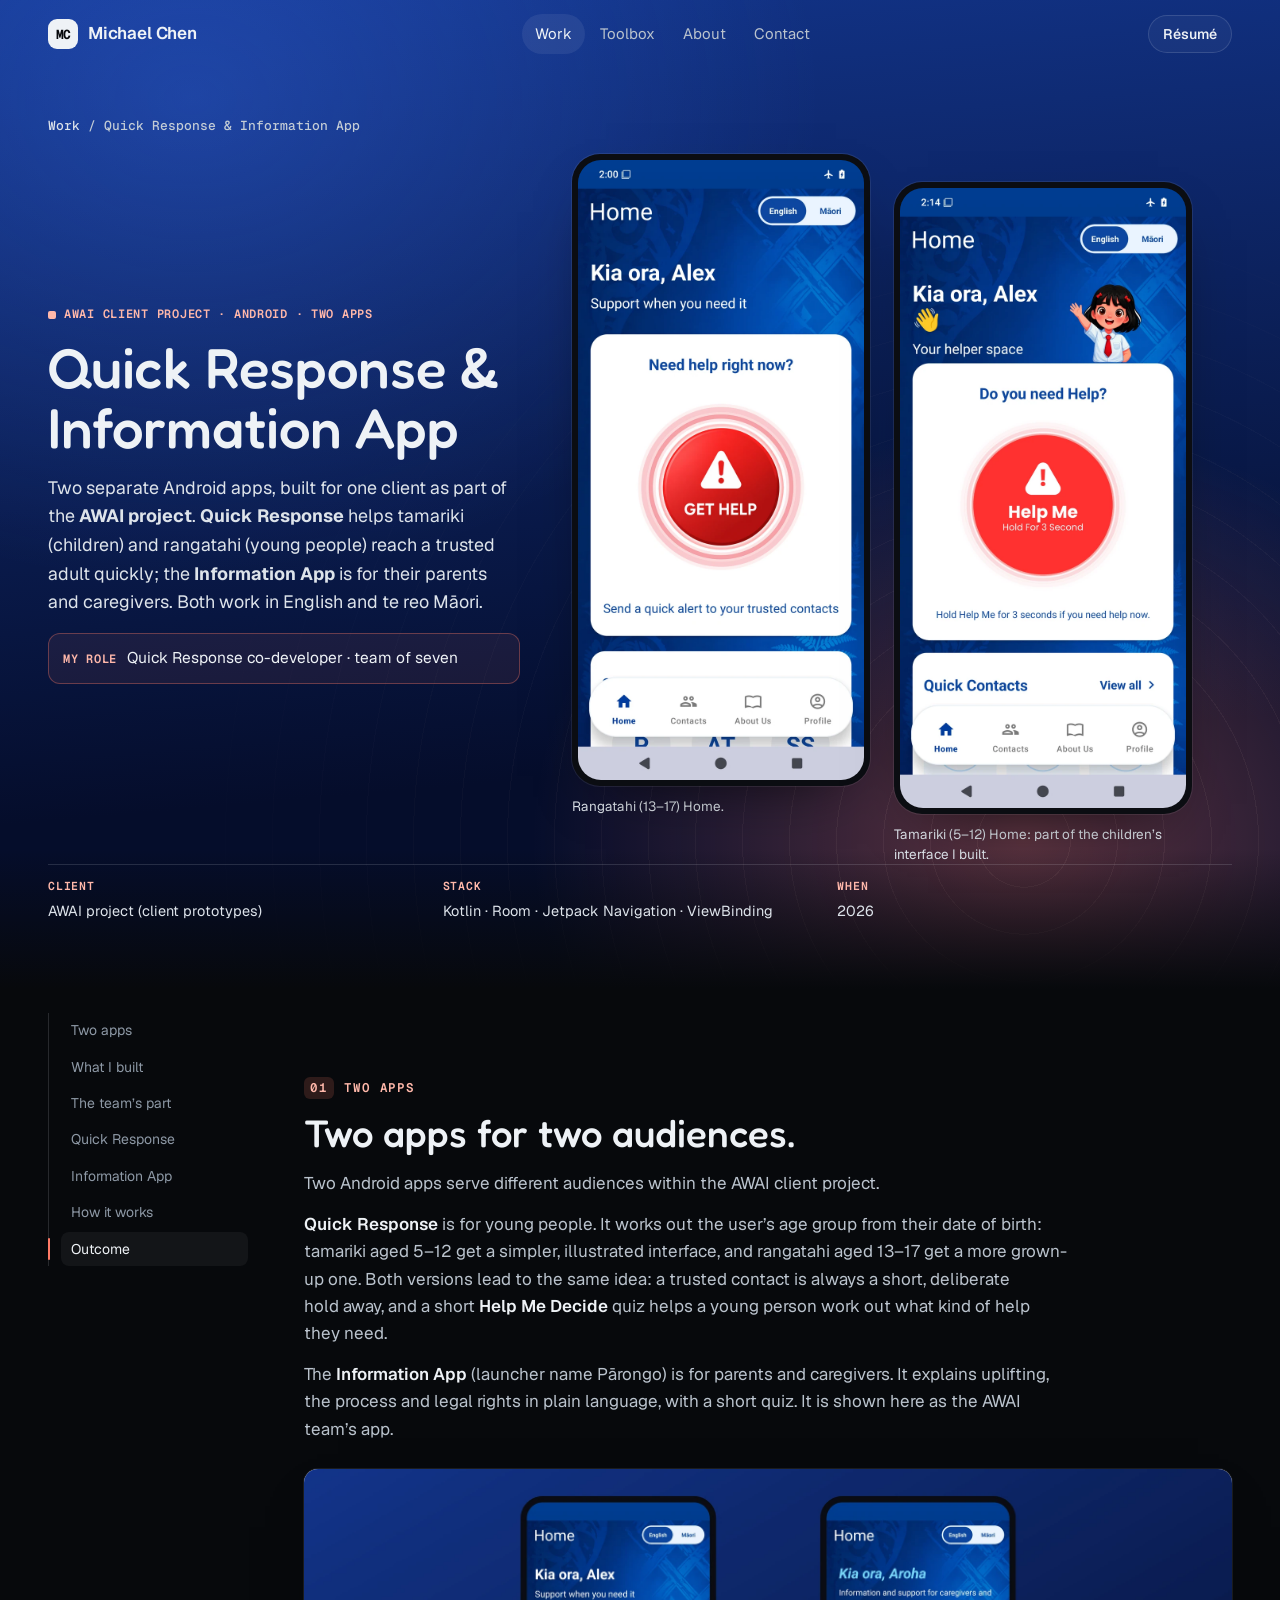
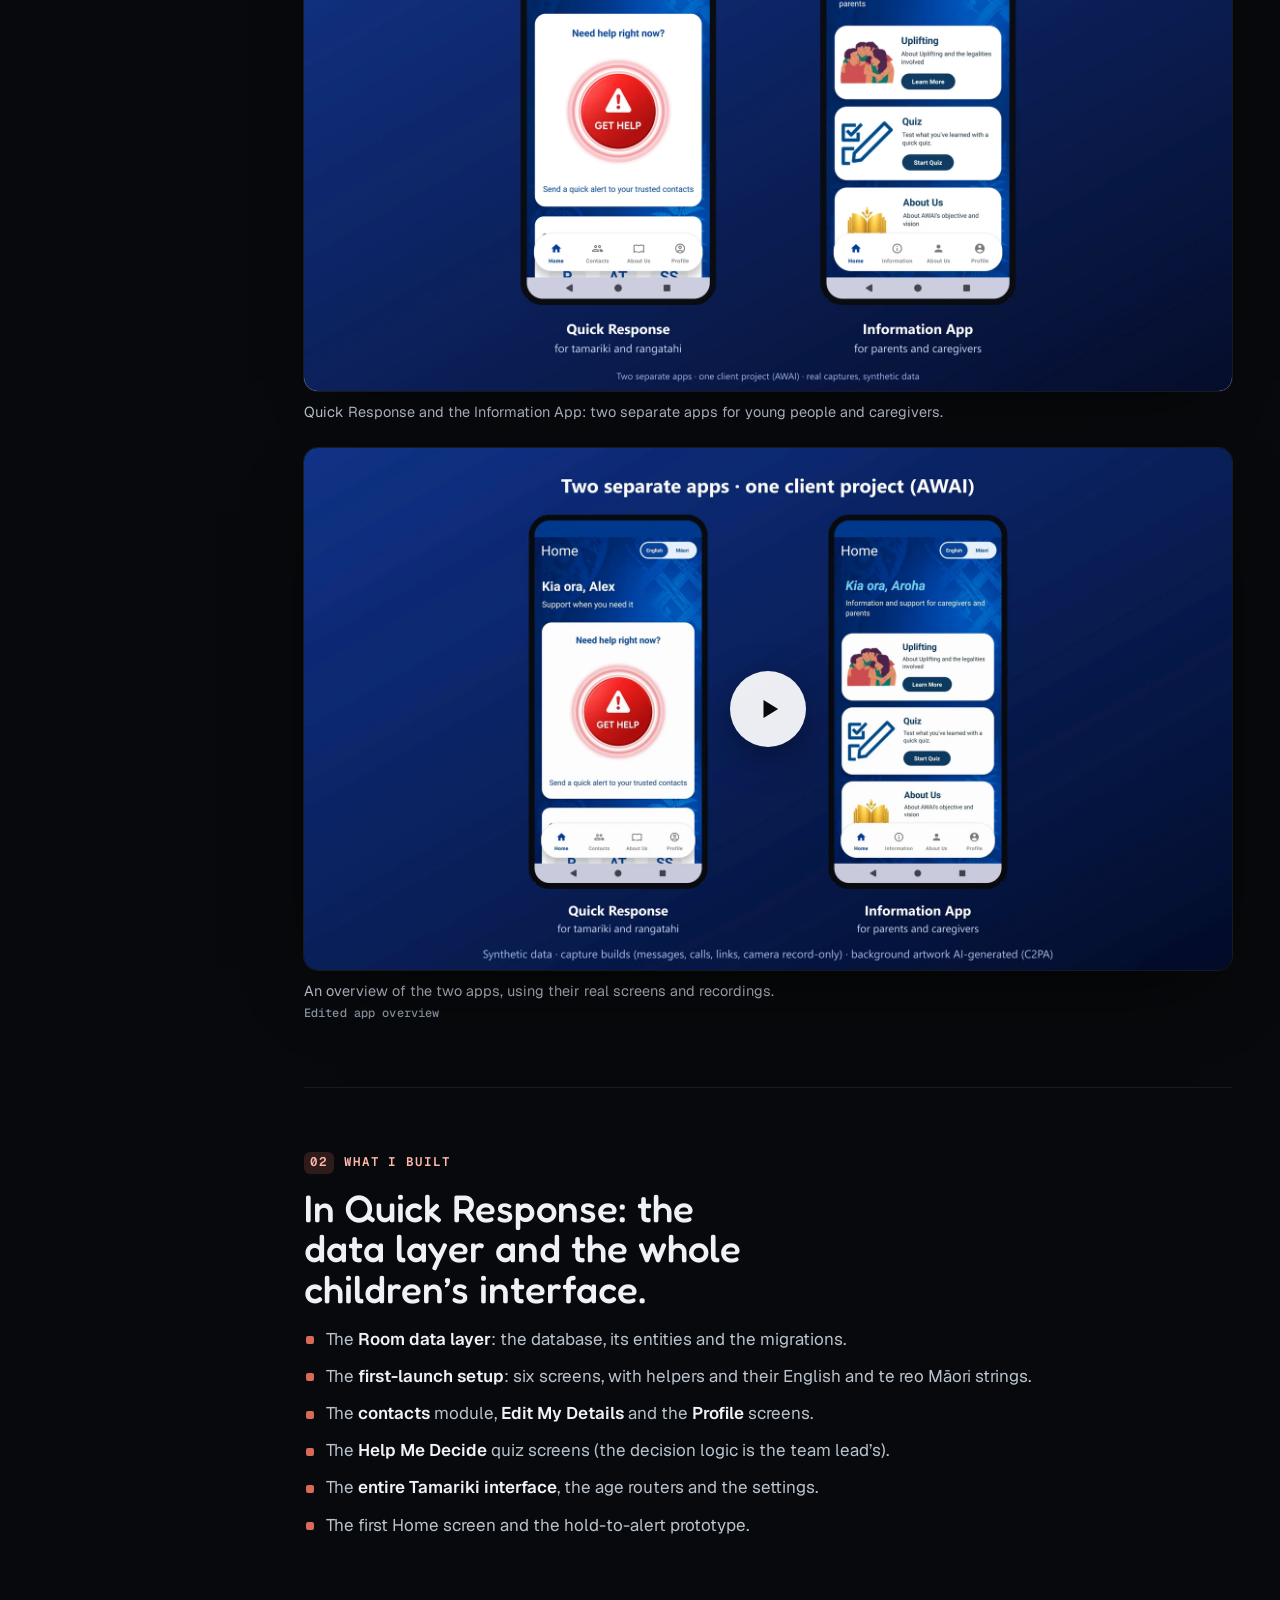
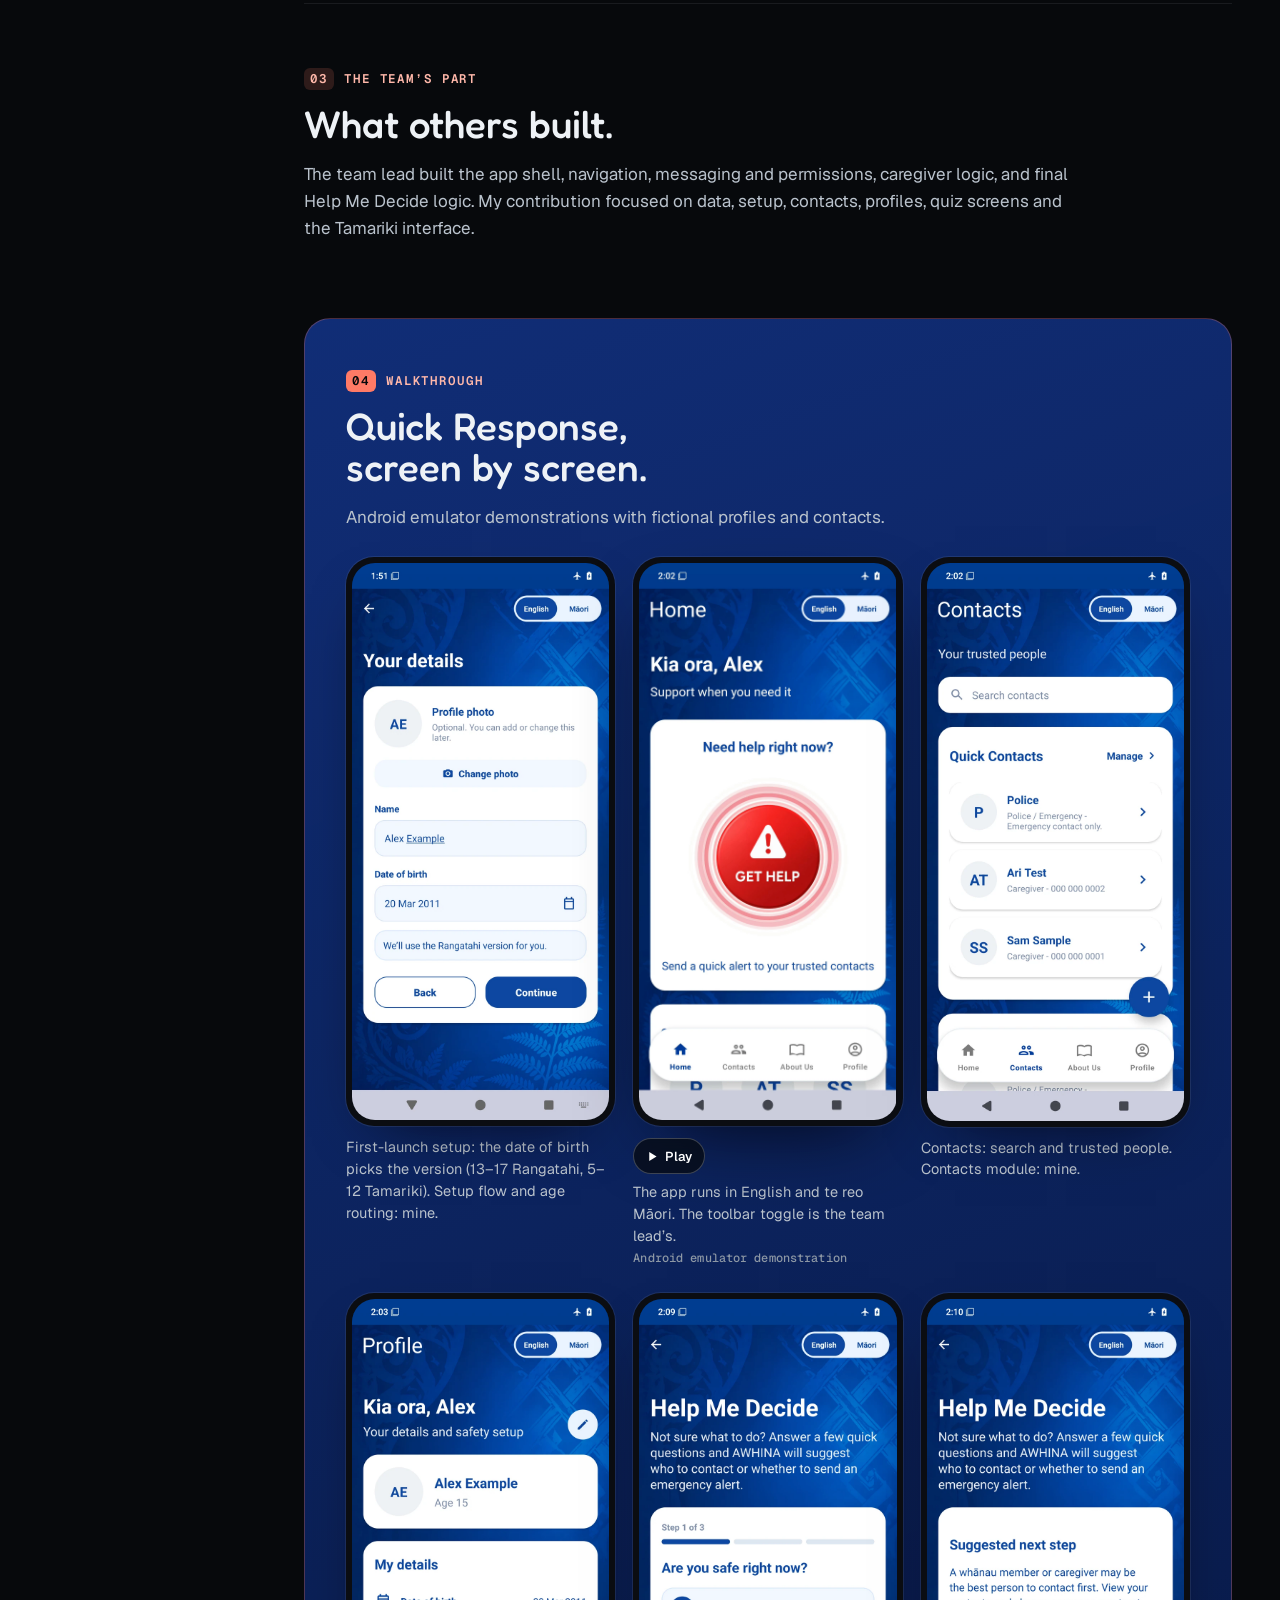
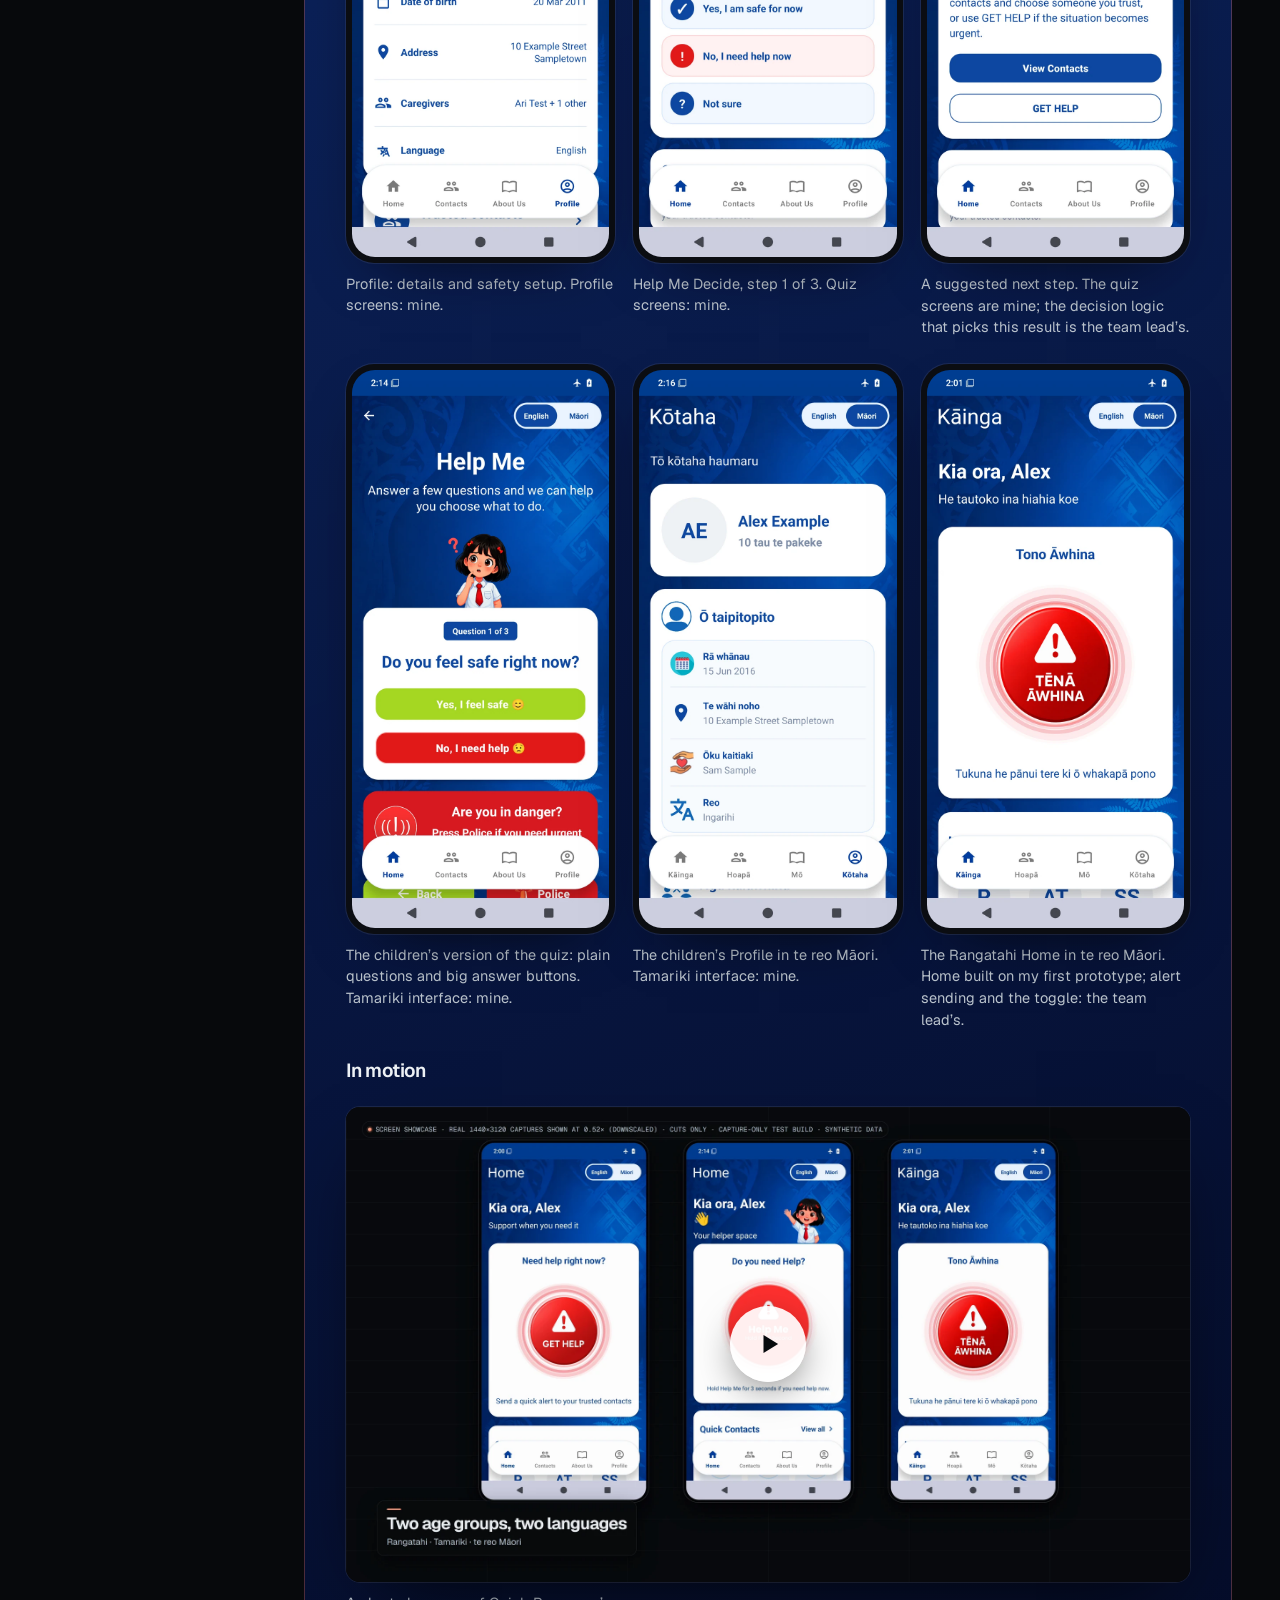
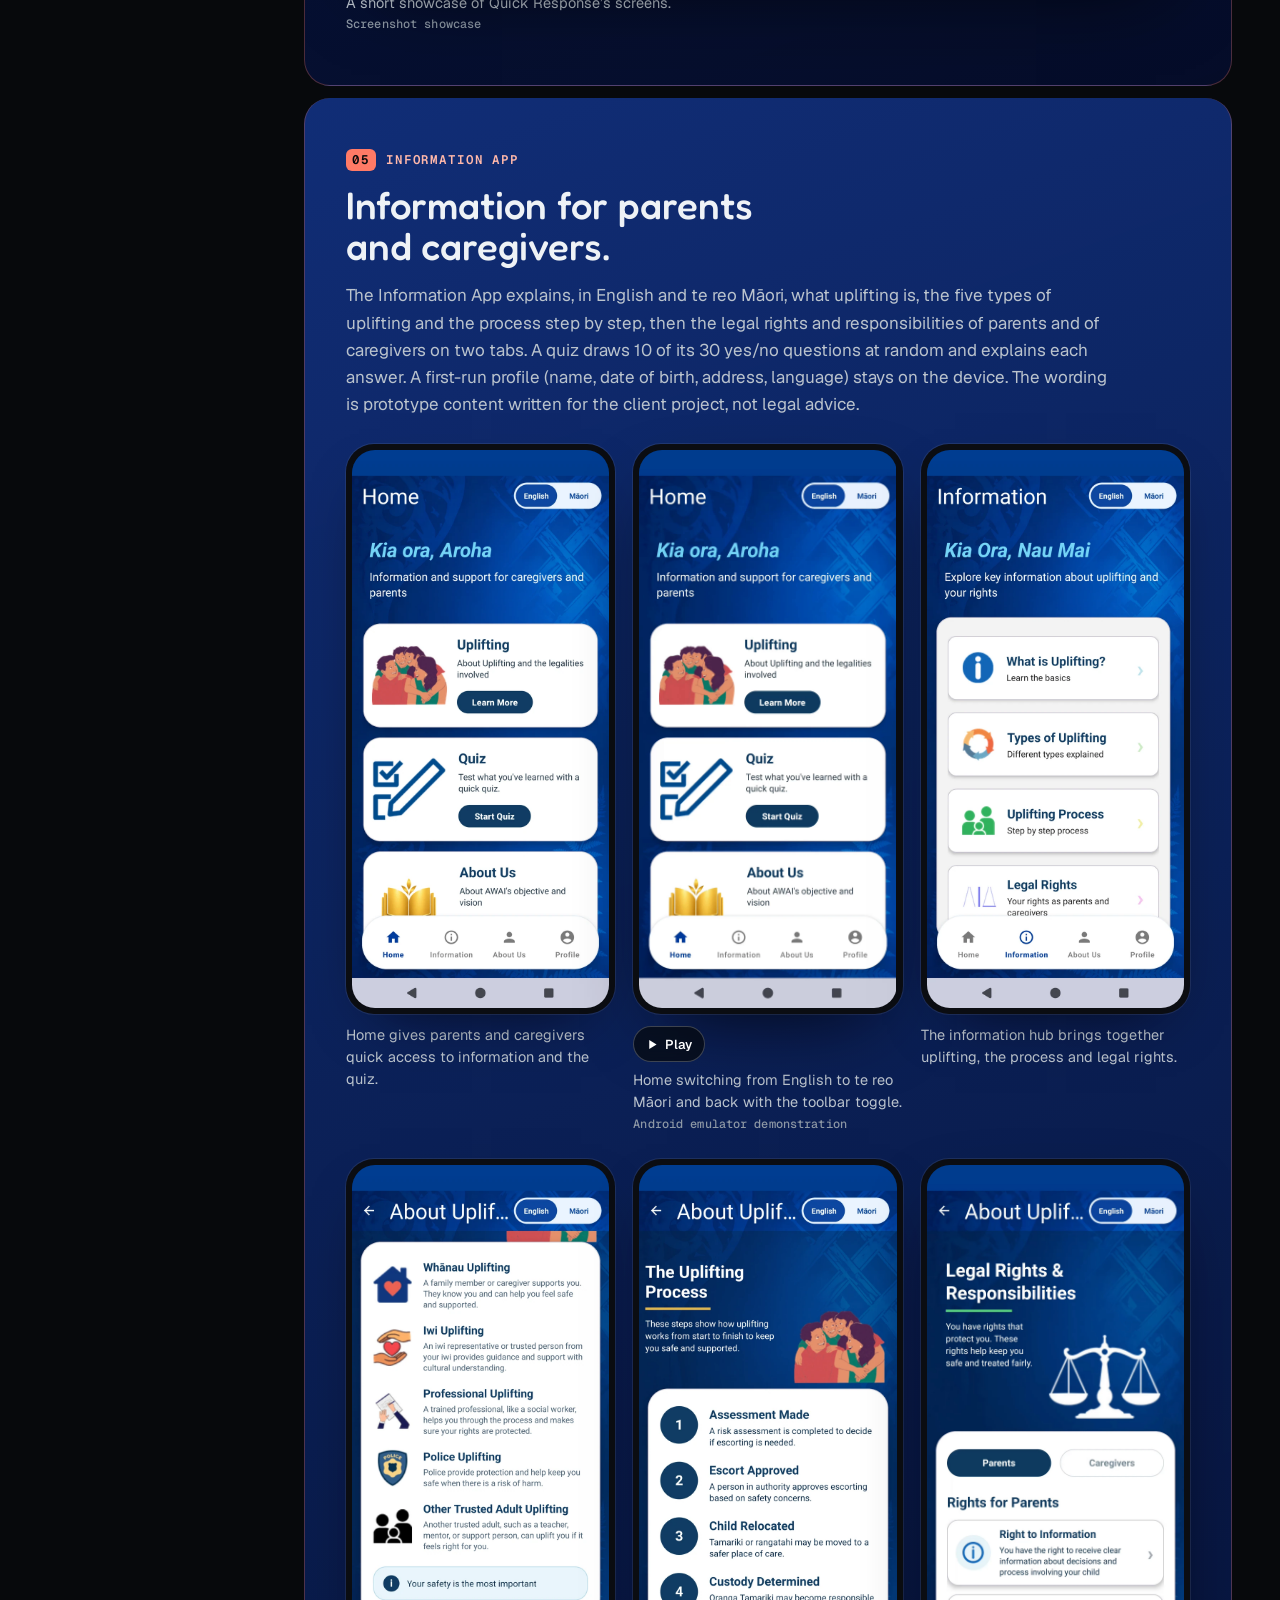
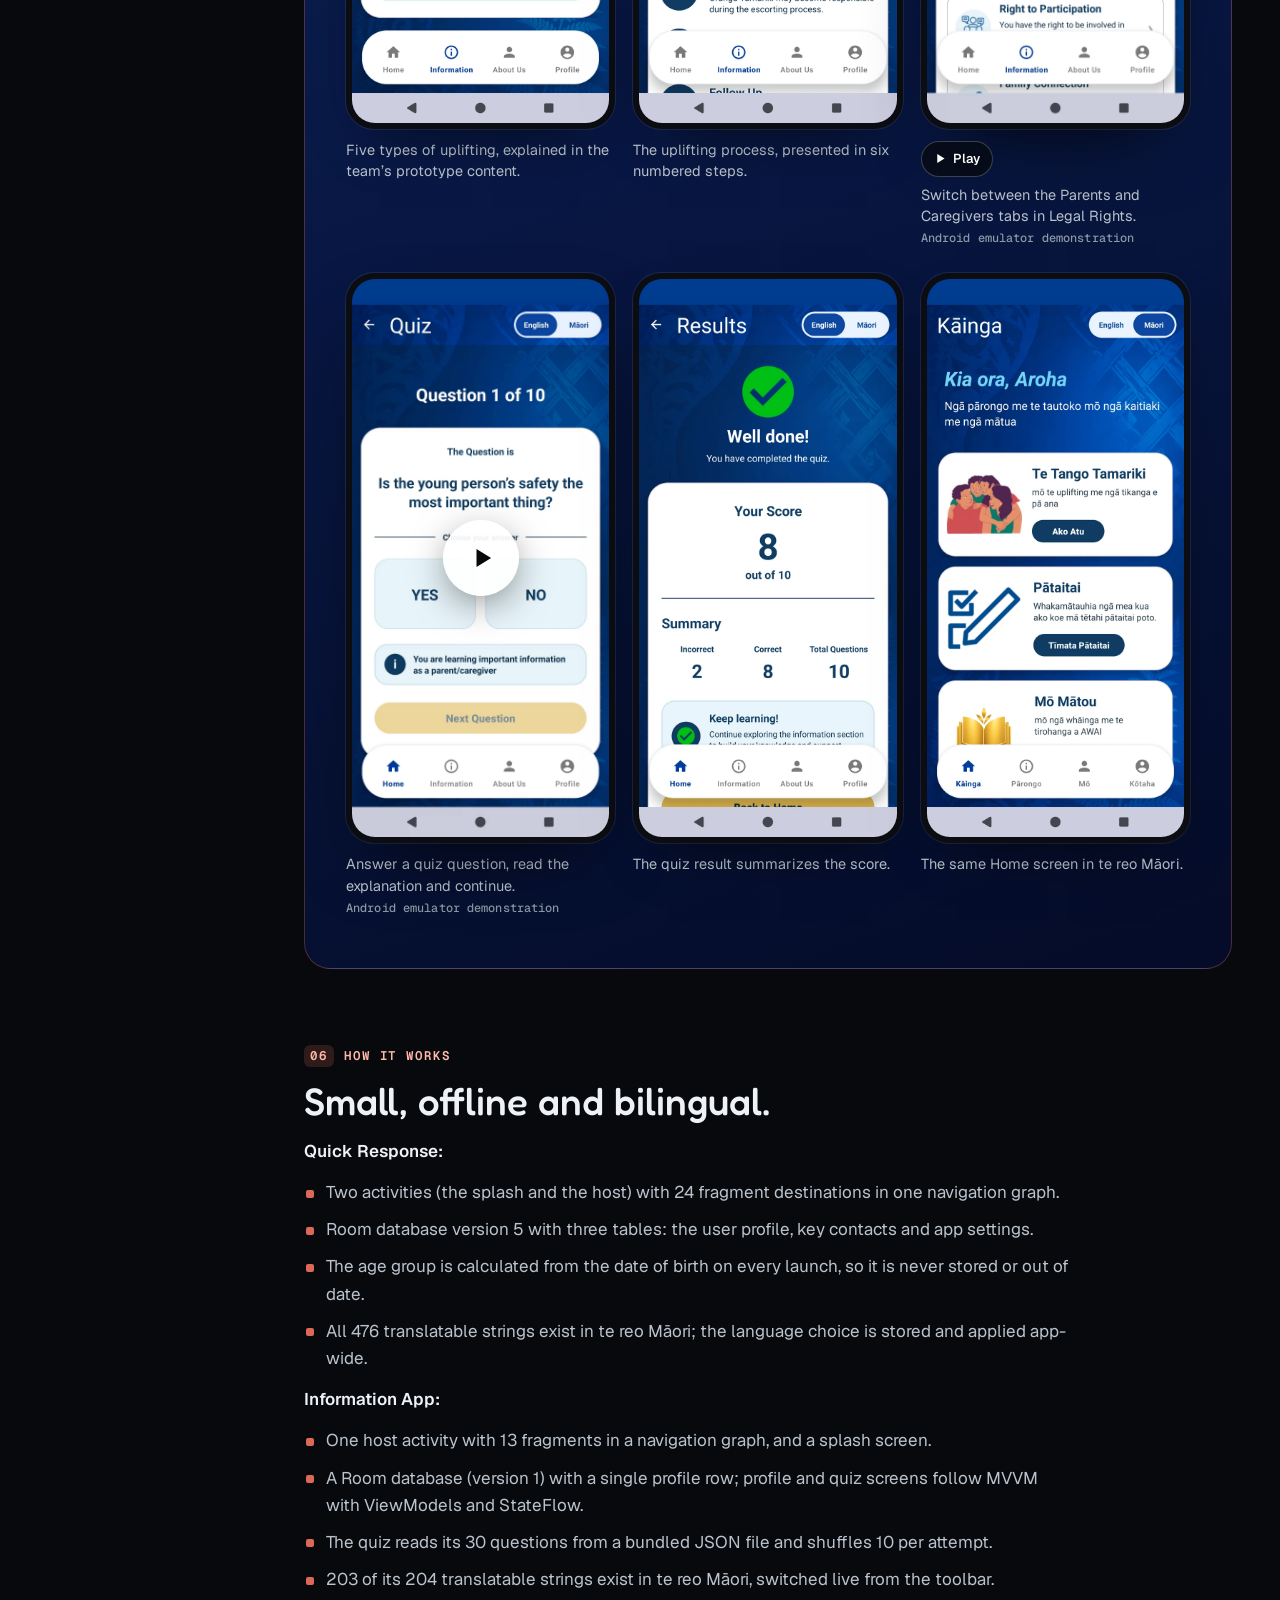
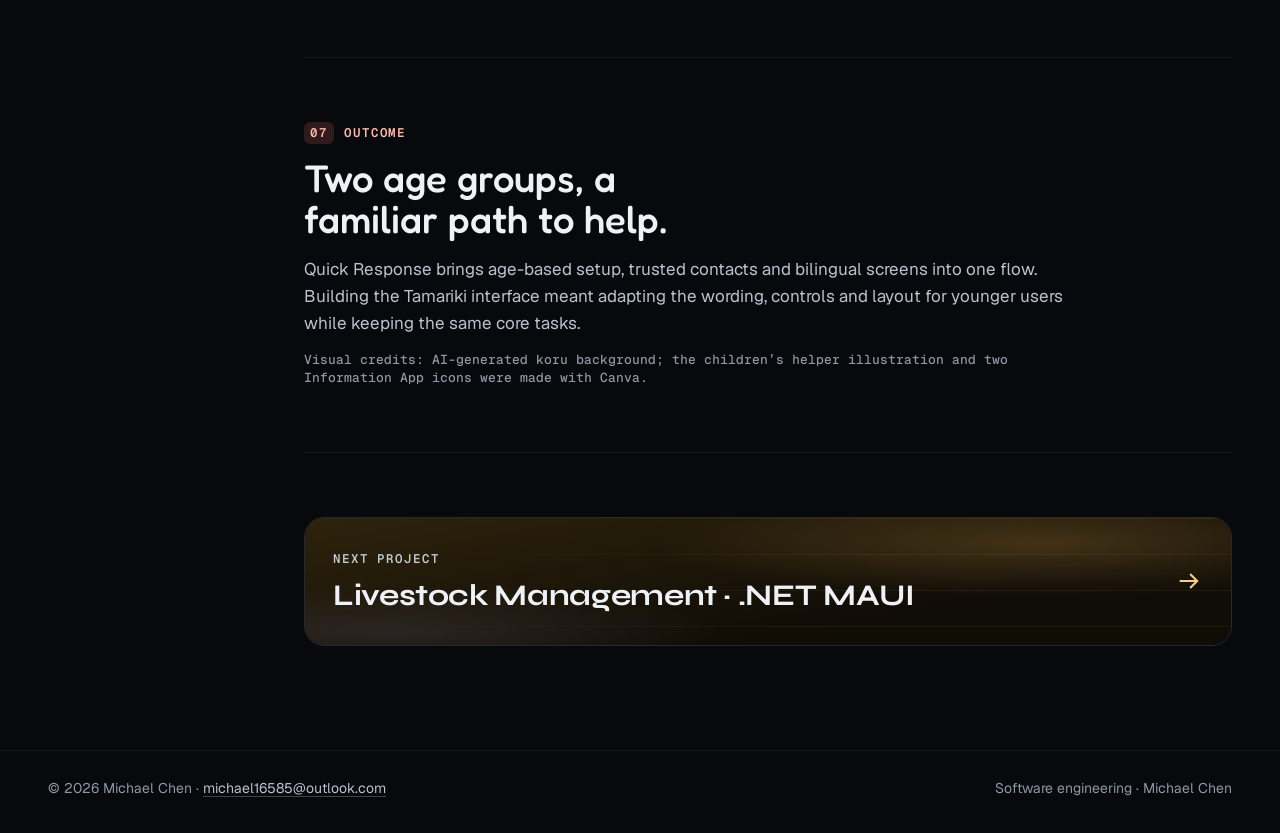
==== commit 1ff58a6d: "Present the portfolio through real software and restored Serenity pages Replace the old portfolio wi" ====
--- a/project-awai.html
+++ b/project-awai.html
@@ -1,92 +1,334 @@
-<!DOCTYPE html>
-<html lang="en">
-    <head>
-        <meta charset="utf-8">
-        <title>AWAI Quick Response &amp; Information App | Michael Chen</title>
-        <meta content="width=device-width, initial-scale=1.0" name="viewport">
-        <meta content="AWAI Android Kotlin MVVM Jetpack Navigation ViewBinding" name="keywords">
-        <meta content="Project detail page for the AWAI Quick Response and Information App." name="description">
-        <link href="https://fonts.googleapis.com/css2?family=Inter:wght@400;500;600;700;800&amp;display=swap" rel="stylesheet">
-        <link href="https://stackpath.bootstrapcdn.com/bootstrap/4.4.1/css/bootstrap.min.css" rel="stylesheet">
-        <link href="https://cdnjs.cloudflare.com/ajax/libs/font-awesome/5.10.0/css/all.min.css" rel="stylesheet">
-        <link href="css/style.css" rel="stylesheet">
-    </head>
-    <body class="detail-page">
-        <div class="detail-wrapper">
-            <header class="detail-topbar">
-                <div class="detail-brand">
-                    <div class="profile-avatar initials-avatar">MC</div>
-                    <div>
-                        <h1>Michael Chen</h1>
-                        <p>Software Engineering Student</p>
-                    </div>
-                </div>
-                <nav class="detail-nav" aria-label="Project navigation">
-                    <a href="index.html#home">Home</a>
-                    <a href="index.html#projects">Projects</a>
-                </nav>
-            </header>
-
-            <main>
-                <section class="project-detail section-panel">
-                    <div class="content-inner">
-                        <div class="project-detail-header">
-                            <a class="back-link" href="index.html#projects"><i class="fa fa-arrow-left"></i>Back to Projects</a>
-                            <h2>AWAI Quick Response &amp; Information App</h2>
-                            <div class="tech-tags tag-row">
-                                <span>Kotlin</span>
-                                <span>MVVM</span>
-                                <span>Jetpack Navigation</span>
-                                <span>ViewBinding</span>
-                            </div>
-                        </div>
-
-                        <div class="detail-meta-grid">
-                            <div class="detail-meta-card">
-                                <span>Time</span>
-                                <p>Apr 2026 – Present</p>
-                            </div>
-                            <div class="detail-meta-card">
-                                <span>Tech Stack</span>
-                                <p>Kotlin, MVVM, Jetpack Navigation, ViewBinding</p>
-                            </div>
-                            <div class="detail-meta-card">
-                                <span>Status</span>
-                                <p>In progress</p>
-                            </div>
-                        </div>
-
-                        <div class="detail-layout">
-                            <div class="detail-block">
-                                <h3>Project Overview</h3>
-                                <p>A client-facing Android prototype designed to support Tamariki, Rangatahi, parents, and caregivers through quick response and information features.</p>
-                            </div>
-
-                            <div class="detail-block">
-                                <h3>Key Features / Responsibilities</h3>
-                                <ul class="detail-list">
-                                    <li>Implemented core screens including Home, Quick Contacts, Contact Management, Profile, Information pages, Help Me Decide, quiz/result pages, and alert simulation flows.</li>
-                                    <li>Built a single-Activity, multi-Fragment MVVM structure using Jetpack Navigation and ViewBinding to improve navigation consistency and maintainability.</li>
-                                    <li>Participated in the first online client meeting, demonstrated the prototype, collected feedback, and refined the app using User-Centred Design principles.</li>
-                                    <li>Designed a mobile-first interface with quick response flows, English/Māori language considerations, simulated contact data, and AWAI-inspired visual styling.</li>
-                                </ul>
-                            </div>
-
-                            <div class="detail-block">
-                                <h3>Technical Implementation</h3>
-                                <p>The prototype uses a single Android activity with multiple fragments connected through Jetpack Navigation. ViewBinding keeps UI code clearer, while the MVVM structure separates screens, navigation flows, and simulated data handling for easier iteration.</p>
-                            </div>
-
-                            <div class="detail-block">
-                                <h3>What I Learned</h3>
-                                <p>Practical Android prototyping, client-facing demo preparation, navigation structure, ViewBinding usage, mobile-first UI thinking, and user-centred iteration.</p>
-                            </div>
-
-                            <div class="screenshot-placeholder">Screenshots / demo materials will be added later.</div>
-                        </div>
-                    </div>
-                </section>
-            </main>
-        </div>
-    </body>
+<!doctype html>
+<html lang="en-NZ">
+<head>
+  <meta charset="utf-8">
+  <meta name="viewport" content="width=device-width, initial-scale=1">
+  <title>Quick Response &amp; Information App (AWAI project) — Michael Chen</title>
+  <meta name="description" content="Two Android apps built for one client as part of the AWAI project: Quick Response for tamariki and rangatahi, and the Information App for parents and caregivers, both in English and te reo Māori. In Quick Response, Michael Chen built the data layer, setup, contacts, the quiz screens, profile and Tamariki interface.">
+  <meta name="theme-color" content="#07090c">
+  <link rel="canonical" href="https://michaelchen97.github.io/project-awai.html">
+  <meta property="og:type" content="article">
+  <meta property="og:site_name" content="Michael Chen — Software Engineer">
+  <meta property="og:title" content="Quick Response &amp; Information App (AWAI project) — Michael Chen">
+  <meta property="og:description" content="Two Android apps built for one client as part of the AWAI project: Quick Response for tamariki and rangatahi, and the Information App for parents and caregivers, both in English and te reo Māori. In Quick Response, Michael Chen built the data layer, setup, contacts, the quiz screens, profile and Tamariki interface.">
+  <meta property="og:url" content="https://michaelchen97.github.io/project-awai.html">
+  <meta property="og:image" content="https://michaelchen97.github.io/assets/og/og-project-awai.jpg">
+  <meta property="og:image:width" content="1200">
+  <meta property="og:image:height" content="630">
+  <meta property="og:image:alt" content="Quick Response &amp; Information App (AWAI project) — Michael Chen: preview image">
+  <meta name="twitter:card" content="summary_large_image">
+  <meta name="twitter:image" content="https://michaelchen97.github.io/assets/og/og-project-awai.jpg">
+  <link rel="preload" href="assets/fonts/Geist-Variable.woff2" as="font" type="font/woff2" crossorigin>
+  <link rel="preload" href="assets/fonts/Fredoka-Medium-latin.woff2" as="font" type="font/woff2" crossorigin>
+  <script>document.documentElement.classList.add("js")</script>
+  <link rel="stylesheet" href="assets/css/site.css">
+  <link rel="icon" href="data:image/svg+xml,%3Csvg xmlns='http://www.w3.org/2000/svg' viewBox='0 0 32 32'%3E%3Crect width='32' height='32' rx='8' fill='%23eef2f6'/%3E%3Ctext x='16' y='21' font-family='monospace' font-size='13' font-weight='700' text-anchor='middle' fill='%2307090c'%3EMC%3C/text%3E%3C/svg%3E">
+</head>
+
+<body class="w-awhina">
+<a class="skip" href="#main">Skip to content</a>
+<header class="site-header">
+  <div class="wrap">
+    <a class="brand" href="./"><span class="brand-mark" aria-hidden="true">MC</span><span>Michael Chen</span><span class="sr-only">, home</span></a>
+    <nav class="nav" id="site-nav" aria-label="Primary">
+      <a href="./#work" data-nav="work" aria-current="true">Work</a>
+      <a href="./#toolbox" data-nav="toolbox">Toolbox</a>
+      <a href="./#about" data-nav="about">About</a>
+      <a href="./#contact" data-nav="contact">Contact</a>
+    </nav>
+    <div class="header-actions">
+      <a class="btn btn-sm header-cta" href="https://canva.link/l92zh4dfmt63nav" target="_blank" rel="noopener noreferrer">Résumé<span class="sr-only"> (opens in a new tab)</span></a>
+      <button class="btn btn-sm nav-toggle" type="button" aria-controls="site-nav" aria-expanded="false">Menu</button>
+    </div>
+  </div>
+</header>
+
+<main id="main">
+  <section class="case-hero w-awhina">
+    <div class="art w-awhina" aria-hidden="true"></div>
+    <div class="wrap">
+      <nav class="crumbs" aria-label="Breadcrumb"><a href="./#awhina">Work</a><span aria-hidden="true">/</span><span>Quick Response &amp; Information App</span></nav>
+      <div class="ch-grid">
+        <div class="ch-copy">
+          <p class="tag">AWAI client project · Android · two apps</p>
+          <h1>Quick Response &amp; Information App</h1>
+          <p class="lede">Two separate Android apps, built for one client as part of the <strong>AWAI project</strong>. <strong>Quick Response</strong> helps tamariki (children) and rangatahi (young people) reach a trusted adult quickly; the <strong>Information App</strong> is for their parents and caregivers. Both work in English and te reo Māori.</p>
+          <p class="role"><b>My role</b><span>Quick Response co-developer · team of seven</span></p>
+        </div>
+        <div class="ch-media">
+          <div class="figs phones pair" style="margin:0"><figure class="fig phoneshot">
+  <button class="shot" type="button" data-zoom data-group="aw-hero" data-full="assets/media/awhina/AW-S05-1440.webp" data-caption="Rangatahi (13–17) Home." data-alt="Rangatahi (13–17) Home." aria-label="Enlarge: Rangatahi (13–17) Home.">
+    <picture><img src="assets/media/awhina/AW-S05-1440.webp" srcset="assets/media/awhina/AW-S05-720.webp 720w, assets/media/awhina/AW-S05-1080.webp 1080w, assets/media/awhina/AW-S05-1440.webp 1440w" sizes="(max-width: 960px) 44vw, 300px" width="1440" height="3120" loading="eager" decoding="async" alt="Rangatahi (13–17) Home."></picture>
+    <span class="zoom-hint" aria-hidden="true">Enlarge ⤢</span>
+  </button>
+  <figcaption><span>Rangatahi (13–17) Home.</span></figcaption>
+</figure><figure class="fig phoneshot">
+  <button class="shot" type="button" data-zoom data-group="aw-hero" data-full="assets/media/awhina/AW-S12-1440.webp" data-caption="Tamariki (5–12) Home: part of the children’s interface I built." data-alt="Tamariki (5–12) Home: part of the children’s interface I built." aria-label="Enlarge: Tamariki (5–12) Home: part of the children’s interface I built.">
+    <picture><img src="assets/media/awhina/AW-S12-1440.webp" srcset="assets/media/awhina/AW-S12-720.webp 720w, assets/media/awhina/AW-S12-1080.webp 1080w, assets/media/awhina/AW-S12-1440.webp 1440w" sizes="(max-width: 960px) 44vw, 300px" width="1440" height="3120" loading="eager" decoding="async" alt="Tamariki (5–12) Home: part of the children’s interface I built."></picture>
+    <span class="zoom-hint" aria-hidden="true">Enlarge ⤢</span>
+  </button>
+  <figcaption><span>Tamariki (5–12) Home: part of the children’s interface I built.</span></figcaption>
+</figure></div>
+        </div>
+        <dl class="facts">
+        <div><dt>Client</dt><dd>AWAI project (client prototypes)</dd></div>
+        <div><dt>Stack</dt><dd>Kotlin · Room · Jetpack Navigation · ViewBinding</dd></div>
+        <div><dt>When</dt><dd>2026</dd></div>
+      </dl>
+      </div>
+    </div>
+  </section>
+  <div class="wrap case-layout">
+    <nav class="toc" aria-label="On this page"><a href="#context">Two apps</a><a href="#built">What I built</a><a href="#team">The team’s part</a><a href="#walkthrough">Quick Response</a><a href="#info-app">Information App</a><a href="#engineering">How it works</a><a href="#safety">Outcome</a></nav>
+    <div>
+      <section class="chapter" id="context" aria-labelledby="h-context">
+        <p class="kicker"><span class="n">01</span> Two apps</p>
+        <h2 id="h-context">Two apps for two audiences.</h2>
+        <div class="prose">
+          <p>Two Android apps serve different audiences within the AWAI client project.</p>
+          <p><strong>Quick Response</strong> is for young people. It works out the user’s age group from their date of birth: tamariki aged 5–12 get a simpler, illustrated interface, and rangatahi aged 13–17 get a more grown-up one. Both versions lead to the same idea: a trusted contact is always a short, deliberate hold away, and a short <strong>Help Me Decide</strong> quiz helps a young person work out what kind of help they need.</p>
+          <p>The <strong>Information App</strong> (launcher name Pārongo) is for parents and caregivers. It explains uplifting, the process and legal rights in plain language, with a short quiz. It is shown here as the AWAI team’s app.</p>
+
+        </div>
+<div class="figs">
+  <figure class="fig">
+  <button class="shot" type="button" data-zoom data-group="ia-pair" data-full="assets/media/information-app/IA-C01_dual-device-3840.webp" data-caption="Quick Response and the Information App: two separate apps for young people and caregivers." data-alt="Quick Response and the Information App: two separate apps for young people and caregivers." aria-label="Enlarge: Quick Response and the Information App: two separate apps for young people and caregivers.">
+    <picture><img src="assets/media/information-app/IA-C01_dual-device-1920.webp" srcset="assets/media/information-app/IA-C01_dual-device-1920.webp 1920w" sizes="(max-width: 1040px) 100vw, 1000px" width="3840" height="2160" loading="lazy" decoding="async" alt="Quick Response and the Information App: two separate apps for young people and caregivers."></picture>
+    <span class="zoom-hint" aria-hidden="true">Enlarge ⤢</span>
+  </button>
+  <figcaption><span>Quick Response and the Information App: two separate apps for young people and caregivers.</span></figcaption>
+</figure>
+</div>
+<div class="figs">
+  <figure class="fig fig-video">
+  <div class="frame" style="--ar:1920/1080">
+    <noscript><a class="nojs" href="assets/media/information-app/IA-F01_dual-app_h264_1920x1080p60.mp4"><img src="assets/media/information-app/IA-F01_dual-app_poster_1920.webp" width="1920" height="1080" alt="An overview of the two apps, using their real screens and recordings. (opens the video)"></a></noscript>
+    <video data-mode="click" data-src="assets/media/information-app/IA-F01_dual-app_h264_1920x1080p60.mp4" data-poster="assets/media/information-app/IA-F01_dual-app_poster_1920.webp" width="1920" height="1080" preload="none" muted playsinline aria-label="An overview of the two apps, using their real screens and recordings."></video>
+  </div>
+  <figcaption><span>An overview of the two apps, using their real screens and recordings.</span><span class="tag">Edited app overview</span></figcaption>
+</figure>
+</div>
+      </section>
+      <section class="chapter" id="built" aria-labelledby="h-built">
+        <p class="kicker"><span class="n">02</span> What I built</p>
+        <h2 id="h-built">In Quick Response: the data layer and the whole children’s interface.</h2>
+        <div class="prose">
+          <ul>
+            <li>The <strong>Room data layer</strong>: the database, its entities and the migrations.</li>
+            <li>The <strong>first-launch setup</strong>: six screens, with helpers and their English and te reo Māori strings.</li>
+            <li>The <strong>contacts</strong> module, <strong>Edit My Details</strong> and the <strong>Profile</strong> screens.</li>
+            <li>The <strong>Help Me Decide</strong> quiz screens (the decision logic is the team lead’s).</li>
+            <li>The <strong>entire Tamariki interface</strong>, the age routers and the settings.</li>
+            <li>The first Home screen and the hold-to-alert prototype.</li>
+          </ul>
+        </div>
+      </section>
+      <section class="chapter" id="team" aria-labelledby="h-team">
+        <p class="kicker"><span class="n">03</span> The team’s part</p>
+        <h2 id="h-team">What others built.</h2>
+        <div class="prose">
+          <p>The team lead built the app shell, navigation, messaging and permissions, caregiver logic, and final Help Me Decide logic. My contribution focused on data, setup, contacts, profiles, quiz screens and the Tamariki interface.</p>
+        </div>
+      </section>
+      <section class="chapter feature" id="walkthrough" aria-labelledby="h-walkthrough">
+        <p class="kicker"><span class="n">04</span> Walkthrough</p>
+        <h2 id="h-walkthrough">Quick Response, screen by screen.</h2>
+        <div class="prose"><p>Android emulator demonstrations with fictional profiles and contacts.</p></div>
+<div class="figs phones">
+  <figure class="fig phoneshot">
+  <button class="shot" type="button" data-zoom data-group="aw" data-full="assets/media/awhina/AW-S02-1440.webp" data-caption="First-launch setup: the date of birth picks the version (13–17 Rangatahi, 5–12 Tamariki). Setup flow and age routing: mine." data-alt="First-launch setup: the date of birth picks the version (13–17 Rangatahi, 5–12 Tamariki). Setup flow and age routing: mine." aria-label="Enlarge: First-launch setup: the date of birth picks the version (13–17 Rangatahi, 5–12 Tamariki). Setup flow and age routing: mine.">
+    <picture><img src="assets/media/awhina/AW-S02-1440.webp" srcset="assets/media/awhina/AW-S02-720.webp 720w, assets/media/awhina/AW-S02-1080.webp 1080w, assets/media/awhina/AW-S02-1440.webp 1440w" sizes="(max-width: 420px) 92vw, (max-width: 860px) 46vw, 380px" width="1440" height="3120" loading="lazy" decoding="async" alt="First-launch setup: the date of birth picks the version (13–17 Rangatahi, 5–12 Tamariki). Setup flow and age routing: mine."></picture>
+    <span class="zoom-hint" aria-hidden="true">Enlarge ⤢</span>
+  </button>
+  <figcaption><span>First-launch setup: the date of birth picks the version (13–17 Rangatahi, 5–12 Tamariki). Setup flow and age routing: mine.</span></figcaption>
+</figure>
+  <figure class="fig fig-video phoneshot">
+  <div class="frame" style="--ar:1080/2340">
+    <noscript><a class="nojs" href="assets/media/awhina/AW-L01_language-toggle_h264_1080x2340p60.mp4"><img src="assets/media/awhina/AW-L01_language-toggle_poster_1080.webp" width="1080" height="2340" alt="Switching the Home screen from English to te reo Māori and back (opens the video)"></a></noscript>
+    <video data-mode="loop" data-src="assets/media/awhina/AW-L01_language-toggle_h264_1080x2340p60.mp4" data-src-sm="assets/media/awhina/AW-L01_language-toggle_h264_720x1560p60.mp4" data-poster="assets/media/awhina/AW-L01_language-toggle_poster_1080.webp" width="1080" height="2340" preload="none" muted playsinline aria-label="Switching the Home screen from English to te reo Māori and back"></video>
+  </div>
+  <figcaption><span>The app runs in English and te reo Māori. The toolbar toggle is the team lead’s.</span><span class="tag">Android emulator demonstration</span></figcaption>
+</figure>
+  <figure class="fig phoneshot">
+  <button class="shot" type="button" data-zoom data-group="aw" data-full="assets/media/awhina/AW-S07-1440.webp" data-caption="Contacts: search and trusted people. Contacts module: mine." data-alt="Contacts: search and trusted people. Contacts module: mine." aria-label="Enlarge: Contacts: search and trusted people. Contacts module: mine.">
+    <picture><img src="assets/media/awhina/AW-S07-1440.webp" srcset="assets/media/awhina/AW-S07-720.webp 720w, assets/media/awhina/AW-S07-1080.webp 1080w, assets/media/awhina/AW-S07-1440.webp 1440w" sizes="(max-width: 420px) 92vw, (max-width: 860px) 46vw, 380px" width="1440" height="3120" loading="lazy" decoding="async" alt="Contacts: search and trusted people. Contacts module: mine."></picture>
+    <span class="zoom-hint" aria-hidden="true">Enlarge ⤢</span>
+  </button>
+  <figcaption><span>Contacts: search and trusted people. Contacts module: mine.</span></figcaption>
+</figure>
+</div>
+<div class="figs phones">
+  <figure class="fig phoneshot">
+  <button class="shot" type="button" data-zoom data-group="aw" data-full="assets/media/awhina/AW-S10a-1440.webp" data-caption="Profile: details and safety setup. Profile screens: mine." data-alt="Profile: details and safety setup. Profile screens: mine." aria-label="Enlarge: Profile: details and safety setup. Profile screens: mine.">
+    <picture><img src="assets/media/awhina/AW-S10a-1440.webp" srcset="assets/media/awhina/AW-S10a-720.webp 720w, assets/media/awhina/AW-S10a-1080.webp 1080w, assets/media/awhina/AW-S10a-1440.webp 1440w" sizes="(max-width: 420px) 92vw, (max-width: 860px) 46vw, 380px" width="1440" height="3120" loading="lazy" decoding="async" alt="Profile: details and safety setup. Profile screens: mine."></picture>
+    <span class="zoom-hint" aria-hidden="true">Enlarge ⤢</span>
+  </button>
+  <figcaption><span>Profile: details and safety setup. Profile screens: mine.</span></figcaption>
+</figure>
+  <figure class="fig phoneshot">
+  <button class="shot" type="button" data-zoom data-group="aw" data-full="assets/media/awhina/AW-S09a-1440.webp" data-caption="Help Me Decide, step 1 of 3. Quiz screens: mine." data-alt="Help Me Decide, step 1 of 3. Quiz screens: mine." aria-label="Enlarge: Help Me Decide, step 1 of 3. Quiz screens: mine.">
+    <picture><img src="assets/media/awhina/AW-S09a-1440.webp" srcset="assets/media/awhina/AW-S09a-720.webp 720w, assets/media/awhina/AW-S09a-1080.webp 1080w, assets/media/awhina/AW-S09a-1440.webp 1440w" sizes="(max-width: 420px) 92vw, (max-width: 860px) 46vw, 380px" width="1440" height="3120" loading="lazy" decoding="async" alt="Help Me Decide, step 1 of 3. Quiz screens: mine."></picture>
+    <span class="zoom-hint" aria-hidden="true">Enlarge ⤢</span>
+  </button>
+  <figcaption><span>Help Me Decide, step 1 of 3. Quiz screens: mine.</span></figcaption>
+</figure>
+  <figure class="fig phoneshot">
+  <button class="shot" type="button" data-zoom data-group="aw" data-full="assets/media/awhina/AW-S09d-1440.webp" data-caption="A suggested next step. The quiz screens are mine; the decision logic that picks this result is the team lead’s." data-alt="A suggested next step. The quiz screens are mine; the decision logic that picks this result is the team lead’s." aria-label="Enlarge: A suggested next step. The quiz screens are mine; the decision logic that picks this result is the team lead’s.">
+    <picture><img src="assets/media/awhina/AW-S09d-1440.webp" srcset="assets/media/awhina/AW-S09d-720.webp 720w, assets/media/awhina/AW-S09d-1080.webp 1080w, assets/media/awhina/AW-S09d-1440.webp 1440w" sizes="(max-width: 420px) 92vw, (max-width: 860px) 46vw, 380px" width="1440" height="3120" loading="lazy" decoding="async" alt="A suggested next step. The quiz screens are mine; the decision logic that picks this result is the team lead’s."></picture>
+    <span class="zoom-hint" aria-hidden="true">Enlarge ⤢</span>
+  </button>
+  <figcaption><span>A suggested next step. The quiz screens are mine; the decision logic that picks this result is the team lead’s.</span></figcaption>
+</figure>
+</div>
+<div class="figs phones">
+  <figure class="fig phoneshot">
+  <button class="shot" type="button" data-zoom data-group="aw" data-full="assets/media/awhina/AW-S13a-1440.webp" data-caption="The children’s version of the quiz: plain questions and big answer buttons. Tamariki interface: mine." data-alt="The children’s version of the quiz: plain questions and big answer buttons. Tamariki interface: mine." aria-label="Enlarge: The children’s version of the quiz: plain questions and big answer buttons. Tamariki interface: mine.">
+    <picture><img src="assets/media/awhina/AW-S13a-1440.webp" srcset="assets/media/awhina/AW-S13a-720.webp 720w, assets/media/awhina/AW-S13a-1080.webp 1080w, assets/media/awhina/AW-S13a-1440.webp 1440w" sizes="(max-width: 420px) 92vw, (max-width: 860px) 46vw, 380px" width="1440" height="3120" loading="lazy" decoding="async" alt="The children’s version of the quiz: plain questions and big answer buttons. Tamariki interface: mine."></picture>
+    <span class="zoom-hint" aria-hidden="true">Enlarge ⤢</span>
+  </button>
+  <figcaption><span>The children’s version of the quiz: plain questions and big answer buttons. Tamariki interface: mine.</span></figcaption>
+</figure>
+  <figure class="fig phoneshot">
+  <button class="shot" type="button" data-zoom data-group="aw" data-full="assets/media/awhina/AW-S14c-1440.webp" data-caption="The children’s Profile in te reo Māori. Tamariki interface: mine." data-alt="The children’s Profile in te reo Māori. Tamariki interface: mine." aria-label="Enlarge: The children’s Profile in te reo Māori. Tamariki interface: mine.">
+    <picture><img src="assets/media/awhina/AW-S14c-1440.webp" srcset="assets/media/awhina/AW-S14c-720.webp 720w, assets/media/awhina/AW-S14c-1080.webp 1080w, assets/media/awhina/AW-S14c-1440.webp 1440w" sizes="(max-width: 420px) 92vw, (max-width: 860px) 46vw, 380px" width="1440" height="3120" loading="lazy" decoding="async" alt="The children’s Profile in te reo Māori. Tamariki interface: mine."></picture>
+    <span class="zoom-hint" aria-hidden="true">Enlarge ⤢</span>
+  </button>
+  <figcaption><span>The children’s Profile in te reo Māori. Tamariki interface: mine.</span></figcaption>
+</figure>
+  <figure class="fig phoneshot">
+  <button class="shot" type="button" data-zoom data-group="aw" data-full="assets/media/awhina/AW-S11-1440.webp" data-caption="The Rangatahi Home in te reo Māori. Home built on my first prototype; alert sending and the toggle: the team lead’s." data-alt="The Rangatahi Home in te reo Māori. Home built on my first prototype; alert sending and the toggle: the team lead’s." aria-label="Enlarge: The Rangatahi Home in te reo Māori. Home built on my first prototype; alert sending and the toggle: the team lead’s.">
+    <picture><img src="assets/media/awhina/AW-S11-1440.webp" srcset="assets/media/awhina/AW-S11-720.webp 720w, assets/media/awhina/AW-S11-1080.webp 1080w, assets/media/awhina/AW-S11-1440.webp 1440w" sizes="(max-width: 420px) 92vw, (max-width: 860px) 46vw, 380px" width="1440" height="3120" loading="lazy" decoding="async" alt="The Rangatahi Home in te reo Māori. Home built on my first prototype; alert sending and the toggle: the team lead’s."></picture>
+    <span class="zoom-hint" aria-hidden="true">Enlarge ⤢</span>
+  </button>
+  <figcaption><span>The Rangatahi Home in te reo Māori. Home built on my first prototype; alert sending and the toggle: the team lead’s.</span></figcaption>
+</figure>
+</div>
+<h3>In motion</h3>
+<div class="figs">
+  <figure class="fig fig-video">
+  <div class="frame" style="--ar:1920/1080">
+    <noscript><a class="nojs" href="assets/media/awhina/AW-F02_landscape_h264_1920x1080p60.mp4"><img src="assets/media/awhina/AW-F02_landscape_poster_1920.webp" width="1920" height="1080" alt="Edit of Quick Response screens: homes, contacts and Help Me Decide (opens the video)"></a></noscript>
+    <video data-mode="click" data-src="assets/media/awhina/AW-F02_landscape_h264_1920x1080p60.mp4" data-src-sm="assets/media/awhina/AW-F02_landscape_h264_1280x720p60.mp4" data-heavy data-poster="assets/media/awhina/AW-F02_landscape_poster_1920.webp" width="1920" height="1080" preload="none" muted playsinline aria-label="Edit of Quick Response screens: homes, contacts and Help Me Decide"></video>
+  </div>
+  <figcaption><span>A short showcase of Quick Response’s screens.</span><span class="tag">Screenshot showcase</span></figcaption>
+</figure>
+</div>
+      </section>
+      <section class="chapter feature" id="info-app" aria-labelledby="h-info-app">
+        <p class="kicker"><span class="n">05</span> Information App</p>
+        <h2 id="h-info-app">Information for parents and caregivers.</h2>
+        <div class="prose">
+          <p>The Information App explains, in English and te reo Māori, what uplifting is, the five types of uplifting and the process step by step, then the legal rights and responsibilities of parents and of caregivers on two tabs. A quiz draws 10 of its 30 yes/no questions at random and explains each answer. A first-run profile (name, date of birth, address, language) stays on the device. The wording is prototype content written for the client project, not legal advice.</p>
+
+        </div>
+<div class="figs phones">
+  <figure class="fig phoneshot">
+  <button class="shot" type="button" data-zoom data-group="ia" data-full="assets/media/information-app/IA-S06_home-en-1440.webp" data-caption="Home gives parents and caregivers quick access to information and the quiz." data-alt="Home gives parents and caregivers quick access to information and the quiz." aria-label="Enlarge: Home gives parents and caregivers quick access to information and the quiz.">
+    <picture><img src="assets/media/information-app/IA-S06_home-en-1440.webp" srcset="assets/media/information-app/IA-S06_home-en-720.webp 720w, assets/media/information-app/IA-S06_home-en-1080.webp 1080w, assets/media/information-app/IA-S06_home-en-1440.webp 1440w" sizes="(max-width: 420px) 92vw, (max-width: 860px) 46vw, 380px" width="1440" height="3120" loading="lazy" decoding="async" alt="Home gives parents and caregivers quick access to information and the quiz."></picture>
+    <span class="zoom-hint" aria-hidden="true">Enlarge ⤢</span>
+  </button>
+  <figcaption><span>Home gives parents and caregivers quick access to information and the quiz.</span></figcaption>
+</figure>
+  <figure class="fig fig-video phoneshot">
+  <div class="frame" style="--ar:1080/2340">
+    <noscript><a class="nojs" href="assets/media/information-app/IA-L01_language-toggle_h264_1080x2340p60.mp4"><img src="assets/media/information-app/IA-L01_language-toggle_poster_1080.webp" width="1080" height="2340" alt="The Information App Home switching from English to te reo Māori and back with the toggle at the top right (opens the video)"></a></noscript>
+    <video data-mode="loop" data-src="assets/media/information-app/IA-L01_language-toggle_h264_1080x2340p60.mp4" data-src-sm="assets/media/information-app/IA-L01_language-toggle_h264_720x1560p60.mp4" data-poster="assets/media/information-app/IA-L01_language-toggle_poster_1080.webp" width="1080" height="2340" preload="none" muted playsinline aria-label="The Information App Home switching from English to te reo Māori and back with the toggle at the top right"></video>
+  </div>
+  <figcaption><span>Home switching from English to te reo Māori and back with the toolbar toggle.</span><span class="tag">Android emulator demonstration</span></figcaption>
+</figure>
+  <figure class="fig phoneshot">
+  <button class="shot" type="button" data-zoom data-group="ia" data-full="assets/media/information-app/IA-S07_information-hub-en-1440.webp" data-caption="The information hub brings together uplifting, the process and legal rights." data-alt="The information hub brings together uplifting, the process and legal rights." aria-label="Enlarge: The information hub brings together uplifting, the process and legal rights.">
+    <picture><img src="assets/media/information-app/IA-S07_information-hub-en-1440.webp" srcset="assets/media/information-app/IA-S07_information-hub-en-720.webp 720w, assets/media/information-app/IA-S07_information-hub-en-1080.webp 1080w, assets/media/information-app/IA-S07_information-hub-en-1440.webp 1440w" sizes="(max-width: 420px) 92vw, (max-width: 860px) 46vw, 380px" width="1440" height="3120" loading="lazy" decoding="async" alt="The information hub brings together uplifting, the process and legal rights."></picture>
+    <span class="zoom-hint" aria-hidden="true">Enlarge ⤢</span>
+  </button>
+  <figcaption><span>The information hub brings together uplifting, the process and legal rights.</span></figcaption>
+</figure>
+</div>
+<div class="figs phones">
+  <figure class="fig phoneshot">
+  <button class="shot" type="button" data-zoom data-group="ia" data-full="assets/media/information-app/IA-S09_types-of-uplifting-en-1440.webp" data-caption="Five types of uplifting, explained in the team’s prototype content." data-alt="Five types of uplifting, explained in the team’s prototype content." aria-label="Enlarge: Five types of uplifting, explained in the team’s prototype content.">
+    <picture><img src="assets/media/information-app/IA-S09_types-of-uplifting-en-1440.webp" srcset="assets/media/information-app/IA-S09_types-of-uplifting-en-720.webp 720w, assets/media/information-app/IA-S09_types-of-uplifting-en-1080.webp 1080w, assets/media/information-app/IA-S09_types-of-uplifting-en-1440.webp 1440w" sizes="(max-width: 420px) 92vw, (max-width: 860px) 46vw, 380px" width="1440" height="3120" loading="lazy" decoding="async" alt="Five types of uplifting, explained in the team’s prototype content."></picture>
+    <span class="zoom-hint" aria-hidden="true">Enlarge ⤢</span>
+  </button>
+  <figcaption><span>Five types of uplifting, explained in the team’s prototype content.</span></figcaption>
+</figure>
+  <figure class="fig phoneshot">
+  <button class="shot" type="button" data-zoom data-group="ia" data-full="assets/media/information-app/IA-S10_uplifting-process-en-1440.webp" data-caption="The uplifting process, presented in six numbered steps." data-alt="The uplifting process, presented in six numbered steps." aria-label="Enlarge: The uplifting process, presented in six numbered steps.">
+    <picture><img src="assets/media/information-app/IA-S10_uplifting-process-en-1440.webp" srcset="assets/media/information-app/IA-S10_uplifting-process-en-720.webp 720w, assets/media/information-app/IA-S10_uplifting-process-en-1080.webp 1080w, assets/media/information-app/IA-S10_uplifting-process-en-1440.webp 1440w" sizes="(max-width: 420px) 92vw, (max-width: 860px) 46vw, 380px" width="1440" height="3120" loading="lazy" decoding="async" alt="The uplifting process, presented in six numbered steps."></picture>
+    <span class="zoom-hint" aria-hidden="true">Enlarge ⤢</span>
+  </button>
+  <figcaption><span>The uplifting process, presented in six numbered steps.</span></figcaption>
+</figure>
+  <figure class="fig fig-video phoneshot">
+  <div class="frame" style="--ar:1080/2340">
+    <noscript><a class="nojs" href="assets/media/information-app/IA-L03_legal-rights-tabs_h264_1080x2340p60.mp4"><img src="assets/media/information-app/IA-L03_legal-rights-tabs_poster_1080.webp" width="1080" height="2340" alt="Switch between the Parents and Caregivers tabs in Legal Rights. (opens the video)"></a></noscript>
+    <video data-mode="loop" data-src="assets/media/information-app/IA-L03_legal-rights-tabs_h264_1080x2340p60.mp4" data-src-sm="assets/media/information-app/IA-L03_legal-rights-tabs_h264_720x1560p60.mp4" data-poster="assets/media/information-app/IA-L03_legal-rights-tabs_poster_1080.webp" width="1080" height="2340" preload="none" muted playsinline aria-label="Switch between the Parents and Caregivers tabs in Legal Rights."></video>
+  </div>
+  <figcaption><span>Switch between the Parents and Caregivers tabs in Legal Rights.</span><span class="tag">Android emulator demonstration</span></figcaption>
+</figure>
+</div>
+<div class="figs phones">
+  <figure class="fig fig-video phoneshot">
+  <div class="frame" style="--ar:1080/2340">
+    <noscript><a class="nojs" href="assets/media/information-app/IA-L02_quiz-answer_h264_1080x2340p60.mp4"><img src="assets/media/information-app/IA-L02_quiz-answer_poster_1080.webp" width="1080" height="2340" alt="Answer a quiz question, read the explanation and continue. (opens the video)"></a></noscript>
+    <video data-mode="click" data-src="assets/media/information-app/IA-L02_quiz-answer_h264_1080x2340p60.mp4" data-src-sm="assets/media/information-app/IA-L02_quiz-answer_h264_720x1560p60.mp4" data-heavy data-poster="assets/media/information-app/IA-L02_quiz-answer_poster_1080.webp" width="1080" height="2340" preload="none" muted playsinline aria-label="Answer a quiz question, read the explanation and continue."></video>
+  </div>
+  <figcaption><span>Answer a quiz question, read the explanation and continue.</span><span class="tag">Android emulator demonstration</span></figcaption>
+</figure>
+  <figure class="fig phoneshot">
+  <button class="shot" type="button" data-zoom data-group="ia" data-full="assets/media/information-app/IA-S17_quiz-result-en-1440.webp" data-caption="The quiz result summarizes the score." data-alt="The quiz result summarizes the score." aria-label="Enlarge: The quiz result summarizes the score.">
+    <picture><img src="assets/media/information-app/IA-S17_quiz-result-en-1440.webp" srcset="assets/media/information-app/IA-S17_quiz-result-en-720.webp 720w, assets/media/information-app/IA-S17_quiz-result-en-1080.webp 1080w, assets/media/information-app/IA-S17_quiz-result-en-1440.webp 1440w" sizes="(max-width: 420px) 92vw, (max-width: 860px) 46vw, 380px" width="1440" height="3120" loading="lazy" decoding="async" alt="The quiz result summarizes the score."></picture>
+    <span class="zoom-hint" aria-hidden="true">Enlarge ⤢</span>
+  </button>
+  <figcaption><span>The quiz result summarizes the score.</span></figcaption>
+</figure>
+  <figure class="fig phoneshot">
+  <button class="shot" type="button" data-zoom data-group="ia" data-full="assets/media/information-app/IA-S21_home-mi-1440.webp" data-caption="The same Home screen in te reo Māori." data-alt="The same Home screen in te reo Māori." aria-label="Enlarge: The same Home screen in te reo Māori.">
+    <picture><img src="assets/media/information-app/IA-S21_home-mi-1440.webp" srcset="assets/media/information-app/IA-S21_home-mi-720.webp 720w, assets/media/information-app/IA-S21_home-mi-1080.webp 1080w, assets/media/information-app/IA-S21_home-mi-1440.webp 1440w" sizes="(max-width: 420px) 92vw, (max-width: 860px) 46vw, 380px" width="1440" height="3120" loading="lazy" decoding="async" alt="The same Home screen in te reo Māori."></picture>
+    <span class="zoom-hint" aria-hidden="true">Enlarge ⤢</span>
+  </button>
+  <figcaption><span>The same Home screen in te reo Māori.</span></figcaption>
+</figure>
+</div>
+      </section>
+      <section class="chapter" id="engineering" aria-labelledby="h-engineering">
+        <p class="kicker"><span class="n">06</span> How it works</p>
+        <h2 id="h-engineering">Small, offline and bilingual.</h2>
+        <div class="prose">
+          <p><strong>Quick Response:</strong></p>
+          <ul>
+            <li>Two activities (the splash and the host) with 24 fragment destinations in one navigation graph.</li>
+            <li>Room database version 5 with three tables: the user profile, key contacts and app settings.</li>
+            <li>The age group is calculated from the date of birth on every launch, so it is never stored or out of date.</li>
+            <li>All 476 translatable strings exist in te reo Māori; the language choice is stored and applied app-wide.</li>
+          </ul>
+          <p><strong>Information App:</strong></p>
+          <ul>
+            <li>One host activity with 13 fragments in a navigation graph, and a splash screen.</li>
+            <li>A Room database (version 1) with a single profile row; profile and quiz screens follow MVVM with ViewModels and StateFlow.</li>
+            <li>The quiz reads its 30 questions from a bundled JSON file and shuffles 10 per attempt.</li>
+            <li>203 of its 204 translatable strings exist in te reo Māori, switched live from the toolbar.</li>
+          </ul>
+        </div>
+      </section>
+      <section class="chapter" id="safety" aria-labelledby="h-safety">
+        <p class="kicker"><span class="n">07</span> Outcome</p>
+        <h2 id="h-safety">Two age groups, a familiar path to help.</h2>
+        <div class="prose"><p>Quick Response brings age-based setup, trusted contacts and bilingual screens into one flow. Building the Tamariki interface meant adapting the wording, controls and layout for younger users while keeping the same core tasks.</p><p class="note">Visual credits: AI-generated koru background; the children’s helper illustration and two Information App icons were made with Canva.</p></div>
+      </section>
+      <section class="chapter" aria-label="Next project">
+        <a class="next w-livestock" href="project-livestock.html"><span class="art w-livestock" aria-hidden="true"></span><span><span class="eyebrow">Next project</span><br><span class="t">Livestock Management · .NET MAUI</span></span><svg viewBox="0 0 24 24" aria-hidden="true"><path d="M4 12h15M13 6l6 6-6 6" fill="none" stroke="currentColor" stroke-width="1.8"/></svg></a>
+      </section>
+    </div>
+  </div>
+</main>
+<footer class="site-footer">
+  <div class="wrap">
+    <span>© 2026 Michael Chen · <a href="mailto:michael16585@outlook.com" data-email>michael16585@outlook.com</a></span>
+    <span>Software engineering · Michael Chen</span>
+  </div>
+</footer>
+<script src="assets/js/site.js" defer></script>
+
+</body>
 </html>
--- a/assets/css/site.css
+++ b/assets/css/site.css
@@ -0,0 +1,2 @@
+/* Michael Chen portfolio, design v4 "product views". */
+@font-face{font-family: "Geist";src: url("../fonts/Geist-Variable.woff2") format("woff2");font-weight: 100 900;font-display: swap}@font-face{font-family: "Geist Mono";src: url("../fonts/GeistMono-Variable.woff2") format("woff2");font-weight: 100 900;font-display: swap}@font-face{font-family: "Geist Pixel";src: url("../fonts/GeistPixel-Square.woff2") format("woff2");font-display: swap}:root{color-scheme: dark;--bg: #07090c;--s1: #0f1217;--s2: #151920;--s3: #1c212a;--line: rgba(232,238,245,.08);--line-2: rgba(232,238,245,.14);--line-3: rgba(232,238,245,.26);--text: #eef2f6;--text-2: #bac3cd;--text-3: #8d98a5;--font: "Geist",ui-sans-serif,system-ui,-apple-system,"Segoe UI",Roboto,sans-serif;--mono: "Geist Mono",ui-monospace,"SFMono-Regular",Consolas,monospace;--pixel: "Geist Pixel","Geist Mono",monospace;--ease: cubic-bezier(.2,.7,.2,1);--ease-io: cubic-bezier(.65,0,.35,1);--gutter: clamp(16px,4vw,48px);--maxw: 1360px;--head: 68px;--radius: 20px;--radius-sm: 14px;--cfit: #5fe0ae;--cfit-2: #ffb547;--cfit-bg: #04110e;--cfit-bg-2: #0a2a22;--awhina: #ff7a66;--awhina-2: #ffd9cc;--awhina-bg: #050d2b;--awhina-bg-2: #12348a;--echoes: #bfe86e;--echoes-2: #efdfae;--echoes-bg: #07130b;--echoes-bg-2: #1d3d1f;--livestock: #f4b955;--livestock-2: #b3a6ff;--livestock-bg: #120e06;--livestock-bg-2: #33270d;--serenity: #67cde6;--archive: #9aa6b4;--w: var(--cfit);--w2: var(--cfit-2);--wt: #7ef0c0;--wbg: var(--cfit-bg);--wbg2: var(--cfit-bg-2);--wfont: var(--font)}*,*::before,*::after{box-sizing: border-box}html{-webkit-text-size-adjust: 100%;scroll-behavior: smooth;scroll-padding-top: calc(var(--head) + 16px)}@media (prefers-reduced-motion: reduce){html{scroll-behavior: auto}*,*::before,*::after{animation-duration: .001ms !important;animation-iteration-count: 1 !important;transition-duration: .001ms !important}}body{margin: 0;background: var(--bg);color: var(--text);font: 400 17px/1.6 var(--font);font-feature-settings: "ss01","cv11";-webkit-font-smoothing: antialiased;text-rendering: optimizeLegibility;overflow-x: clip}img,video,svg{display: block;max-width: 100%;height: auto}a{color: inherit;text-decoration-color: var(--line-3);text-underline-offset: 3px}a:hover{text-decoration-color: currentColor}button{font: inherit;color: inherit}:focus-visible{outline: 2px solid var(--w);outline-offset: 3px;border-radius: 8px}::selection{background: color-mix(in oklab,var(--w) 35%,transparent)}h1,h2,h3,h4{margin: 0;font-weight: 620;letter-spacing: -.03em;line-height: 1.06;text-wrap: balance}p{margin: 0;text-wrap: pretty}ul,ol{margin: 0;padding: 0}figure{margin: 0}.sr-only{position: absolute !important;width: 1px;height: 1px;padding: 0;margin: -1px;overflow: hidden;clip: rect(0 0 0 0);white-space: nowrap;border: 0}.skip{position: absolute;left: 12px;top: -60px;z-index: 100;background: var(--text);color: var(--bg);padding: 10px 14px;border-radius: 10px;font-weight: 600;text-decoration: none}.skip:focus{top: 12px}.wrap{width: 100%;max-width: calc(var(--maxw) + 2 * var(--gutter));margin-inline: auto;padding-inline: var(--gutter)}.w-cfit{--w: var(--cfit);--w2: var(--cfit-2);--wt: #7ef0c0;--wbg: var(--cfit-bg);--wbg2: var(--cfit-bg-2);--wfont: var(--font)}.w-awhina{--w: var(--awhina);--w2: var(--awhina-2);--wt: #ffb8aa;--wbg: var(--awhina-bg);--wbg2: var(--awhina-bg-2);--wfont: var(--font)}.w-echoes{--w: var(--echoes);--w2: var(--echoes-2);--wt: #d4ef93;--wbg: var(--echoes-bg);--wbg2: var(--echoes-bg-2);--wfont: var(--pixel)}.w-livestock{--w: var(--livestock);--w2: var(--livestock-2);--wt: #f8cf86;--wbg: var(--livestock-bg);--wbg2: var(--livestock-bg-2);--wfont: var(--font)}.w-serenity{--w: var(--serenity);--w2: #c9f1fa;--wt: #9fe2f2;--wbg: #04131a;--wbg2: #0b2b36}.w-archive{--w: var(--archive);--w2: #d9e0e8;--wt: #c9d2dc;--wbg: #0b0e12;--wbg2: #171c23}.art{position: absolute;inset: 0;overflow: hidden;background: var(--wbg);pointer-events: none}.art::before,.art::after{content: "";position: absolute;inset: 0;pointer-events: none}.art.w-cfit{background: radial-gradient(60% 70% at 78% 30%,rgba(95,224,174,.20),transparent 70%),radial-gradient(40% 50% at 12% 90%,rgba(255,181,71,.10),transparent 70%),linear-gradient(160deg,var(--cfit-bg-2),var(--cfit-bg) 60%)}.art.w-cfit::before{background-image: linear-gradient(to right,rgba(95,224,174,.11) 1px,transparent 1px),linear-gradient(to bottom,rgba(95,224,174,.07) 1px,transparent 1px);background-size: calc(100% / 6) 100%,100% 64px;-webkit-mask-image: linear-gradient(to bottom,transparent,#000 18%,#000 70%,transparent);mask-image: linear-gradient(to bottom,transparent,#000 18%,#000 70%,transparent)}.art.w-awhina{background: radial-gradient(55% 60% at 80% 85%,rgba(255,122,102,.34),transparent 70%),radial-gradient(70% 70% at 15% 10%,rgba(64,120,255,.30),transparent 70%),linear-gradient(175deg,var(--awhina-bg-2),var(--awhina-bg) 75%)}.art.w-awhina::before{background: repeating-radial-gradient(circle at 80% 85%,transparent 0 46px,rgba(255,217,204,.07) 46px 47px);-webkit-mask-image: radial-gradient(70% 70% at 80% 85%,#000,transparent);mask-image: radial-gradient(70% 70% at 80% 85%,#000,transparent)}.art.w-echoes{background: radial-gradient(60% 60% at 70% 40%,rgba(191,232,110,.16),transparent 70%),linear-gradient(180deg,var(--echoes-bg-2),var(--echoes-bg) 80%)}.art.w-echoes::before{background-image: linear-gradient(rgba(239,223,174,.05) 50%,transparent 0),linear-gradient(90deg,rgba(239,223,174,.05) 50%,transparent 0);background-size: 8px 8px;-webkit-mask-image: radial-gradient(80% 70% at 50% 40%,#000 30%,transparent);mask-image: radial-gradient(80% 70% at 50% 40%,#000 30%,transparent)}.art.w-echoes::after{width: 4px;height: 4px;inset: auto;left: 0;top: 0;background: #e8f7a8;opacity: .55;box-shadow: 12vw 18vh #e8f7a8,31vw 64vh #cfe98a,52vw 22vh #e8f7a8,66vw 74vh #b9dc72,83vw 30vh #e8f7a8,91vw 58vh #cfe98a,7vw 80vh #b9dc72,44vw 88vh #e8f7a8,74vw 12vh #cfe98a;animation: drift 9s steps(6) infinite alternate}@keyframes drift{to{transform: translate(24px,-16px)}}.art.w-livestock{background: radial-gradient(60% 60% at 80% 20%,rgba(244,185,85,.22),transparent 70%),radial-gradient(50% 50% at 10% 90%,rgba(179,166,255,.12),transparent 70%),linear-gradient(170deg,var(--livestock-bg-2),var(--livestock-bg) 70%)}.art.w-livestock::before{background-image: linear-gradient(to bottom,rgba(244,185,85,.09) 1px,transparent 1px);background-size: 100% 36px;-webkit-mask-image: linear-gradient(100deg,transparent 10%,#000 60%);mask-image: linear-gradient(100deg,transparent 10%,#000 60%)}.art.w-serenity{background: radial-gradient(60% 70% at 80% 20%,rgba(103,205,230,.16),transparent 70%),linear-gradient(170deg,#0b2b36,#04131a 70%)}.art.w-archive{background: linear-gradient(170deg,#171c23,#0b0e12 70%)}.site-header{position: fixed;inset: 0 0 auto 0;z-index: 50;transition: background .3s var(--ease),border-color .3s,backdrop-filter .3s;border-bottom: 1px solid transparent}.site-header.is-scrolled{background: rgba(7,9,12,.78);backdrop-filter: saturate(150%) blur(14px);-webkit-backdrop-filter: saturate(150%) blur(14px);border-bottom-color: var(--line)}.site-header .wrap{display: flex;align-items: center;justify-content: space-between;height: var(--head);gap: 16px}.brand{display: inline-flex;align-items: center;gap: 10px;text-decoration: none;font-weight: 620;letter-spacing: -.01em;white-space: nowrap}.brand-mark{display: grid;place-items: center;width: 30px;height: 30px;border-radius: 9px;background: var(--text);color: var(--bg);font: 700 13px/1 var(--mono);letter-spacing: -.04em}.nav{display: flex;align-items: center;gap: 2px}.nav a{padding: 8px 13px;border-radius: 999px;text-decoration: none;color: var(--text-2);font-size: 15px;transition: color .2s,background .2s}.nav a:hover,.nav a[aria-current="page"],.nav a[aria-current="true"],.nav a[aria-current="location"]{color: var(--text);background: rgba(255,255,255,.07)}.header-actions{display: flex;gap: 8px;align-items: center}.site-header .nav-toggle{display: none}@media (max-width: 760px){:root{--head: 60px}.site-header .nav-toggle{display: inline-flex}.nav{position: fixed;inset: var(--head) 0 auto 0;flex-direction: column;align-items: stretch;gap: 4px;padding: 12px var(--gutter) 22px;background: #07090c;border-bottom: 1px solid var(--line-2);transform: translateY(-8px);opacity: 0;visibility: hidden;transition: opacity .2s,transform .25s var(--ease),visibility 0s .25s}.nav a{padding: 14px 12px;font-size: 18px;border-radius: 12px}body.nav-open .nav{opacity: 1;transform: none;visibility: visible;transition: opacity .2s,transform .25s var(--ease),visibility 0s}body.nav-open .site-header{background: #07090c}}.btn{display: inline-flex;align-items: center;justify-content: center;gap: 8px;min-height: 44px;padding: 10px 18px;border-radius: 999px;border: 1px solid var(--line-2);background: rgba(255,255,255,.04);color: var(--text);font: 560 15px/1 var(--font);text-decoration: none;cursor: pointer;white-space: nowrap;transition: background .2s,border-color .2s,transform .2s var(--ease)}.btn:hover{background: rgba(255,255,255,.09);border-color: var(--line-3)}.btn:active{transform: translateY(1px)}.btn-primary{background: var(--text);color: var(--bg);border-color: var(--text)}.btn-primary:hover{background: #fff;border-color: #fff}.btn-w{background: var(--w);color: #07090c;border-color: var(--wt);font-weight: 620}.btn-w:hover{background: var(--w2);border-color: var(--w2)}.btn-sm{min-height: 38px;padding: 8px 14px;font-size: 14px}.btn svg{width: 16px;height: 16px;flex: none;transition: transform .25s var(--ease)}.btn:hover svg.go{transform: translateX(3px)}.btn-row{display: flex;flex-wrap: wrap;gap: 10px}.eyebrow{font: 560 12.5px/1.35 var(--mono);letter-spacing: .07em;text-transform: uppercase;color: var(--text-3)}.kicker{text-wrap: balance;display: flex;align-items: center;gap: 10px;font: 600 12.5px/1 var(--mono);letter-spacing: .07em;text-transform: uppercase;color: var(--wt)}.kicker .n{display: inline-grid;place-items: center;min-width: 30px;height: 22px;padding: 0 6px;border-radius: 6px;background: color-mix(in oklab,var(--w) 16%,transparent);color: var(--wt)}.tag,.tag-w{text-wrap: balance;display: inline-flex;align-items: center;gap: 8px;font: 600 12px/1.3 var(--mono);letter-spacing: .06em;text-transform: uppercase;color: var(--wt)}.tag::before,.tag-w::before{content: "";width: 8px;height: 8px;border-radius: 2px;background: var(--wt);flex: none}.ev,.evidence{font: 500 12px/1.45 var(--mono);letter-spacing: .01em;color: var(--text-3)}.ev b,.evidence b{color: var(--text-2);font-weight: 600}.evidence .sep{opacity: .6;padding: 0 2px}.chip{display: inline-flex;align-items: center;min-height: 28px;padding: 4px 10px;border-radius: 999px;border: 1px solid var(--line-2);font: 500 13px/1.2 var(--mono);color: var(--text-2);background: rgba(255,255,255,.03)}.chips,.meta{display: flex;flex-wrap: wrap;gap: 6px}.stack-line{font: 500 13px/1.5 var(--mono);color: var(--text-3)}hr.rule{border: 0;border-top: 1px solid var(--line);margin: 18px 0}.frame{position: relative;overflow: hidden;border-radius: var(--radius-sm);background: #000;aspect-ratio: var(--ar,auto);box-shadow: 0 0 0 1px rgba(255,255,255,.08),0 30px 80px -34px rgba(0,0,0,.85)}.frame>img,.frame>video,.frame>picture img,.frame picture img{width: 100%;height: 100%;object-fit: cover}.frame.light{background: #fff}.frame.contain>img,.frame.contain picture img{object-fit: contain}.phone{position: relative;border-radius: 30px;padding: 7px;background: #0b0d12;box-shadow: 0 0 0 1px rgba(255,255,255,.13),0 30px 70px -24px rgba(0,0,0,.85);aspect-ratio: 1440 / 3120}.phone>img,.phone>video,.phone picture img,.phone .swap img{width: 100%;height: 100%;object-fit: cover;border-radius: 24px}.media-ctl{position: absolute;right: 10px;bottom: 10px;z-index: 3;display: inline-flex;align-items: center;gap: 6px;min-height: 36px;padding: 6px 12px;border-radius: 999px;border: 1px solid rgba(255,255,255,.22);background: rgba(7,9,12,.7);backdrop-filter: blur(8px);-webkit-backdrop-filter: blur(8px);color: #fff;font: 560 13px/1 var(--font);cursor: pointer;transition: background .2s}.media-ctl:hover{background: rgba(7,9,12,.9)}.media-ctl svg{width: 13px;height: 13px}.phone .media-ctl{right: 16px;bottom: 16px}.frame:not(.is-playing) .media-ctl[data-mode="click"]{display: none}.play-big{position: absolute;inset: 0;margin: auto;z-index: 2;width: 76px;height: 76px;border-radius: 50%;border: 0;display: grid;place-items: center;background: rgba(255,255,255,.92);color: #07090c;cursor: pointer;box-shadow: 0 10px 40px -8px rgba(0,0,0,.6);transition: transform .25s var(--ease),opacity .25s}.play-big:hover{transform: scale(1.06)}.play-big svg{width: 26px;height: 26px;margin-left: 4px}.frame.is-playing .play-big{opacity: 0;pointer-events: none}.js-ready .reveal{opacity: 0;transform: translateY(14px);transition: opacity .6s var(--ease),transform .6s var(--ease)}.js-ready .reveal.is-in{opacity: 1;transform: none}html:not(.js) .frame>video:not([poster]){display: none}.frame>.nojs{display: block}.frame>.nojs img{width: 100%;height: 100%;object-fit: cover}.media-ctl[hidden]{display: none}@media (max-width: 374px){.brand{gap: 8px;font-size: 14.5px}.brand-mark{width: 28px;height: 28px;font-size: 12px}.header-actions{gap: 6px}.site-header .btn-sm{min-height: 40px;padding: 6px 10px;font-size: 13px}}.fig{display: grid;gap: 10px;align-content: start;min-width: 0}.fig .shot{position: relative;display: block;width: 100%;padding: 0;border: 0;border-radius: var(--radius-sm);overflow: hidden;background: #fff;cursor: zoom-in;box-shadow: 0 0 0 1px rgba(255,255,255,.08),0 24px 60px -34px rgba(0,0,0,.8)}.fig .shot picture,.fig .shot img{display: block;width: 100%;height: auto}.fig .shot img{transition: transform .5s var(--ease)}.fig .shot:hover img{transform: scale(1.012)}.fig .shot .zoom-hint{position: absolute;right: 10px;bottom: 10px;padding: 6px 10px;border-radius: 999px;background: rgba(7,9,12,.74);color: #fff;font: 560 12.5px/1 var(--font);opacity: 0;transform: translateY(4px);transition: opacity .2s,transform .2s var(--ease)}.fig .shot:hover .zoom-hint,.fig .shot:focus-visible .zoom-hint{opacity: 1;transform: none}@media (hover: none){.fig .shot .zoom-hint{opacity: 1;transform: none}}.fig figcaption{display: grid;gap: 3px;font-size: 14.5px;line-height: 1.5;color: var(--text-2)}.fig figcaption .tag{display: block;font: 500 12px/1.45 var(--mono);letter-spacing: .01em;text-transform: none;color: var(--text-3)}.fig figcaption .tag::before{display: none}.fig.pixel .shot{background: #000}.fig.diagram .shot{background: #0d1015}.fig.portrait .shot{max-width: 520px}.fig-video .frame{aspect-ratio: var(--ar,16 / 9)}.fig.phoneshot .shot,.fig.phoneshot.fig-video .frame{border-radius: 28px;background: #0b0d12;padding: 6px;aspect-ratio: auto}.fig.phoneshot .shot img,.fig.phoneshot.fig-video video{border-radius: 23px}.fig.phoneshot.fig-video .frame{--ar: auto}.fig.phoneshot.fig-video video{width: 100%;height: auto;aspect-ratio: 1080 / 2340;object-fit: cover}.figs{display: grid;gap: 22px;margin-top: 26px}.figs.two{grid-template-columns: repeat(2,minmax(0,1fr))}.figs.three{grid-template-columns: repeat(3,minmax(0,1fr))}.figs.phones{grid-template-columns: repeat(3,minmax(0,1fr));gap: 18px}.figs.phones.four{grid-template-columns: repeat(4,minmax(0,1fr))}.figs.strip{display: flex;overflow-x: auto;scroll-snap-type: x mandatory;gap: 16px;padding-bottom: 10px;margin-inline: calc(-1 * var(--gutter));padding-inline: var(--gutter);scroll-padding-inline: var(--gutter);scrollbar-width: thin;scrollbar-color: var(--line-3) transparent}.figs.strip>.fig{flex: 0 0 min(78%,560px);scroll-snap-align: start}.figs.strip.phones>.fig{flex-basis: min(46%,240px)}@media (max-width: 860px){.figs.two,.figs.three{grid-template-columns: 1fr}.figs.phones,.figs.phones.four{grid-template-columns: repeat(2,minmax(0,1fr))}}@media (max-width: 420px){.figs.phones,.figs.phones.four{grid-template-columns: repeat(2,minmax(0,1fr));gap: 12px}.figs.phones .fig figcaption{font-size: 13px}.figs.phones .fig figcaption .tag{font-size: 11px}}dialog.lightbox{position: fixed;inset: 0;width: 100vw;height: 100dvh;max-width: none;max-height: none;margin: 0;padding: 0;border: 0;background: #040608;color: var(--text);display: none;grid-template-rows: minmax(0,1fr) auto}dialog.lightbox[open]{display: grid;animation: lbIn .25s var(--ease)}@keyframes lbIn{from{opacity: 0}}dialog.lightbox::backdrop{background: rgba(0,0,0,.6)}.lb-stage{position: relative;overflow: hidden;touch-action: none;cursor: grab}.lb-stage.is-dragging{cursor: grabbing}.lb-stage img{position: absolute;left: 0;top: 0;max-width: none;transform-origin: 0 0;user-select: none;-webkit-user-drag: none}.lb-stage.pixel img{image-rendering: pixelated}.lb-bar{display: flex;flex-wrap: wrap;align-items: center;gap: 8px;padding: 10px var(--gutter) calc(10px + env(safe-area-inset-bottom));border-top: 1px solid var(--line-2);background: #07090c}.lb-cap{flex: 1 1 260px;min-width: 0;font-size: 14px;color: var(--text-2)}.lb-zoom{font: 600 13px/1 var(--mono);color: var(--text-3);min-width: 48px;text-align: right}.lb-msg{position: absolute;inset: 0;display: none;place-items: center;padding: 24px;text-align: center;font-size: 15px;color: var(--text-2);pointer-events: none}.lightbox.is-loading .lb-msg,.lightbox.is-error .lb-msg{display: grid}.lightbox.is-loading .lb-msg::before{content: "";width: 34px;height: 34px;margin: 0 auto 12px;border-radius: 50%;border: 3px solid var(--line-3);border-top-color: var(--text);animation: lbSpin .8s linear infinite}.lightbox.is-loading .lb-stage img,.lightbox.is-error .lb-stage img{visibility: hidden}.lightbox.is-error .lb-msg{color: #ffd9cc}@keyframes lbSpin{to{transform: rotate(360deg)}}.lb-bar .btn[aria-pressed="true"]{border-color: var(--text-2);background: rgba(255,255,255,.08)}@media (max-width: 640px){.lb-bar{gap: 6px}.lb-cap{flex-basis: 100%;order: -1;font-size: 13px;max-height: 3.2em;overflow: auto}.lb-bar .btn{min-height: 44px;padding: 8px 12px}}.section{position: relative;padding: clamp(72px,9vw,128px) 0}.section-head{display: grid;grid-template-columns: minmax(0,1fr) minmax(0,1fr);gap: 20px 48px;align-items: end;margin-bottom: clamp(28px,4vw,48px)}.section-head h2{font-size: clamp(30px,4vw,54px);margin-top: 12px}.section-head>p{color: var(--text-2);max-width: 52ch}@media (max-width: 860px){.section-head{grid-template-columns: 1fr}}.grid-2{display: grid;grid-template-columns: repeat(2,minmax(0,1fr));gap: 18px}.grid-3{display: grid;grid-template-columns: repeat(3,minmax(0,1fr));gap: 18px}@media (max-width: 960px){.grid-3{grid-template-columns: repeat(2,minmax(0,1fr))}}@media (max-width: 680px){.grid-2,.grid-3{grid-template-columns: 1fr}}.panel{position: relative;padding: clamp(20px,2.4vw,30px);border-radius: var(--radius);border: 1px solid var(--line);background: linear-gradient(180deg,rgba(255,255,255,.035),rgba(255,255,255,.01));display: grid;gap: 12px;align-content: start}.panel h3{font-size: 20px;letter-spacing: -.02em}.panel p,.panel li{color: var(--text-2);font-size: 15.5px}.panel .src{font: 500 12.5px/1.4 var(--mono);color: var(--text-3)}.edu-row{display: flex;flex-wrap: wrap;justify-content: space-between;align-items: baseline;gap: 4px 14px}.edu-row h3{font-size: 18px}.note{font: 500 13px/1.4 var(--mono);color: var(--text-3)}.case-hero{position: relative;isolation: isolate;padding: calc(var(--head) + clamp(24px,4vw,56px)) 0 clamp(36px,5vw,64px);overflow: hidden}.case-hero>.art{z-index: -1}.case-hero::after{content: "";position: absolute;inset: auto 0 0 0;height: 140px;z-index: -1;background: linear-gradient(transparent,var(--bg))}.crumbs{display: flex;gap: 8px;align-items: center;font: 500 13px/1 var(--mono);color: var(--text-3);margin-bottom: 22px}.crumbs a{color: var(--text-2);text-decoration: none}.crumbs a:hover{color: var(--text)}.ch-grid{display: grid;grid-template-columns: minmax(0,5fr) minmax(0,7fr);gap: 28px 52px;align-items: center}.ch-grid.solo{grid-template-columns: minmax(0,1fr);max-width: 860px}.ch-copy{display: grid;gap: 16px;align-content: center}.ch-copy h1{font-family: var(--wfont);font-size: clamp(34px,4.4vw,64px)}.w-echoes .ch-copy h1{font-weight: 400;letter-spacing: 0;line-height: 1.08}.ch-copy .lede{font-size: clamp(17px,1.4vw,19px);color: var(--text-2);max-width: 56ch}.ch-copy .role{display: inline-flex;gap: 10px;align-items: baseline;padding: 12px 14px;border-radius: 12px;border: 1px solid color-mix(in oklab,var(--w) 35%,transparent);background: color-mix(in oklab,var(--w) 8%,transparent);font-size: 15.5px;color: var(--text)}.ch-copy .role b{font: 600 12px/1 var(--mono);letter-spacing: .06em;text-transform: uppercase;color: var(--wt);flex: none}.ch-media{min-width: 0;display: grid;gap: 10px}.ch-media .fig figcaption{font-size: 13.5px}.facts{grid-column: 1 / -1;display: grid;grid-template-columns: repeat(auto-fit,minmax(170px,1fr));gap: 0;margin: 0;border-top: 1px solid var(--line-2)}.facts>div{padding: 14px 18px 4px 0}.facts dt{font: 600 11.5px/1.3 var(--mono);letter-spacing: .07em;text-transform: uppercase;color: var(--wt)}.facts dd{margin: 6px 0 0;font-size: 14.5px;line-height: 1.45;color: var(--text-2)}@media (max-width: 960px){.ch-grid{grid-template-columns: minmax(0,1fr);gap: 22px}.facts{grid-template-columns: repeat(2,minmax(0,1fr))}.ch-media .figs.phones.pair{max-width: 520px}}@media (max-width: 460px){.facts dd{font-size: 13.5px}.facts>div{padding-right: 12px}}.glance{display: grid;grid-template-columns: repeat(3,minmax(0,1fr));gap: 14px;margin: 8px 0 0}.glance>div{padding: 18px;border-radius: 16px;border: 1px solid var(--line);background: rgba(255,255,255,.025)}.glance b{display: block;font: 600 12px/1.2 var(--mono);letter-spacing: .07em;text-transform: uppercase;color: var(--wt);margin-bottom: 8px}.glance p{font-size: 15px;color: var(--text-2)}@media (max-width: 760px){.glance{grid-template-columns: 1fr}}.case-layout{display: grid;grid-template-columns: 200px minmax(0,1fr);gap: 56px;padding-top: 24px;padding-bottom: 40px}.toc{position: sticky;top: calc(var(--head) + 24px);align-self: start;display: grid;gap: 2px;padding-left: 12px;border-left: 1px solid var(--line-2)}.toc a{position: relative;padding: 6px 10px;border-radius: 8px;font-size: 14px;color: var(--text-3);text-decoration: none;transition: color .2s,background .2s}.toc a:hover{color: var(--text)}.toc a.is-active{color: var(--text);background: rgba(255,255,255,.05)}.toc a.is-active::before{content: "";position: absolute;left: -13px;top: 6px;bottom: 6px;width: 2px;background: var(--w);border-radius: 2px}@media (max-width: 960px){.case-layout{grid-template-columns: minmax(0,1fr);gap: 0;padding-top: 0}.toc{top: var(--head);z-index: 20;display: flex;gap: 6px;overflow-x: auto;scrollbar-width: none;padding: 10px var(--gutter);margin: 0 calc(-1 * var(--gutter));border: 0;border-bottom: 1px solid var(--line);background: rgba(7,9,12,.9);backdrop-filter: blur(12px);-webkit-backdrop-filter: blur(12px)}.toc::-webkit-scrollbar{display: none}.toc a{flex: none;padding: 8px 12px;border: 1px solid var(--line-2);border-radius: 999px;font-size: 13.5px}.toc a.is-active{background: var(--w);border-color: var(--wt);color: #07090c}.toc a.is-active::before{display: none}}.chapter{padding: clamp(40px,5vw,64px) 0;border-top: 1px solid var(--line)}.chapter:first-child{border-top: 0}.chapter>.kicker{margin-bottom: 14px}.chapter h2{font-size: clamp(26px,3vw,40px);max-width: 26ch}.chapter h3{font-size: 19px;margin-top: 30px}.prose{display: grid;gap: 14px;margin-top: 16px;max-width: 70ch;color: var(--text-2)}.prose strong{color: var(--text);font-weight: 600}.prose ul{list-style: none;display: grid;gap: 10px}.prose li{position: relative;padding-left: 22px}.prose li::before{content: "";position: absolute;left: 2px;top: .62em;width: 8px;height: 8px;border-radius: 2px;background: var(--w);opacity: .85}.callout{margin-top: 22px;padding: 16px 18px;border-radius: 14px;border: 1px solid color-mix(in oklab,var(--w) 35%,transparent);background: color-mix(in oklab,var(--w) 7%,transparent);color: var(--text-2);font-size: 15.5px}.callout b{color: var(--text)}.band{display: grid;grid-template-columns: repeat(auto-fit,minmax(190px,1fr));gap: 14px;margin-top: 26px}.band>div{padding: 18px;border-radius: 16px;border: 1px solid var(--line);background: rgba(255,255,255,.025)}.band .v{font: 620 clamp(26px,2.6vw,34px)/1.05 var(--font);letter-spacing: -.03em;color: var(--text)}.band .k{margin-top: 6px;font-size: 14px;color: var(--text-2)}.band .d{margin-top: 6px;font: 500 12px/1.4 var(--mono);color: var(--text-3)}.next{position: relative;display: flex;align-items: center;justify-content: space-between;gap: 18px;padding: 26px 28px;border-radius: var(--radius);overflow: hidden;isolation: isolate;text-decoration: none;border: 1px solid var(--line-2);transition: border-color .3s,transform .3s var(--ease)}.next>.art{z-index: -1;opacity: .9;transition: opacity .3s}.next:hover{border-color: color-mix(in oklab,var(--w) 60%,transparent);transform: translateY(-2px)}.next .t{font-family: var(--wfont);font-size: clamp(22px,2.4vw,30px);font-weight: 620;letter-spacing: -.02em}.next.w-echoes .t{font-weight: 400;letter-spacing: 0}.next svg{width: 28px;height: 28px;flex: none;color: var(--wt);transition: transform .3s var(--ease)}.next:hover svg{transform: translateX(4px)}.interest-row{display: grid;grid-template-columns: repeat(3,minmax(0,1fr));gap: 14px;margin-top: 18px}.interest-row>div{padding: 18px 20px;border-radius: 16px;border: 1px solid var(--line);background: rgba(255,255,255,.02)}.interest-row b{display: block;font-size: 16px;margin-bottom: 4px}.interest-row span{font-size: 14.5px;color: var(--text-2)}@media (max-width: 680px){.interest-row{grid-template-columns: 1fr}}.contact{position: relative;isolation: isolate;overflow: hidden;display: grid;gap: 18px;justify-items: start;padding: clamp(32px,5vw,64px);border-radius: 28px;border: 1px solid var(--line-2)}.contact>.art{z-index: -1}.contact h2{font-size: clamp(30px,4.4vw,58px);max-width: 18ch}.contact p{color: var(--text-2);max-width: 56ch}.contact .actions{display: flex;flex-wrap: wrap;gap: 10px}.site-footer{border-top: 1px solid var(--line);padding: 26px 0 34px;color: var(--text-3);font-size: 14px}.site-footer .wrap{display: flex;flex-wrap: wrap;justify-content: space-between;gap: 10px 24px}.site-footer a{color: var(--text-2)}.figs.phones.pair{grid-template-columns: repeat(2,minmax(0,1fr));max-width: 620px;margin-inline: auto;gap: clamp(12px,2vw,24px)}.figs.phones.pair>.fig:last-child{transform: translateY(28px)}@media (max-width: 420px){.figs.phones.pair{grid-template-columns: repeat(2,minmax(0,1fr));max-width: none}.figs.phones.pair>.fig:last-child{transform: translateY(16px)}}@view-transition{navigation: auto}.case-hero .ch-media{view-transition-name: case-media}::view-transition-group(case-media){animation-duration: .5s;animation-timing-function: cubic-bezier(.2,.7,.2,1)}::view-transition-old(root),::view-transition-new(root){animation-duration: .28s}@media (prefers-reduced-motion: reduce){@view-transition{navigation: none}}.case-hero.nf{min-height: 72svh;display: grid;align-items: center}.fig figcaption .media-ctl{position: static;justify-self: start;margin: 2px 0 4px}.fig.phoneshot .shot .zoom-hint{top: 14px;right: 14px;bottom: auto}@media (hover: none){.fig.phoneshot .shot .zoom-hint{display: none}}@media (max-width: 420px){.figs.phones .fig figcaption .tag{font-size: 12px}}.ch-grid.wide{grid-template-columns: minmax(0,1fr)}.ch-grid.wide .ch-copy{max-width: 880px}.chapter.feature{position: relative;isolation: isolate;overflow: hidden;border-top: 0;margin: 12px 0;padding: clamp(28px,4vw,52px) clamp(18px,3.2vw,44px);border-radius: 26px;border: 1px solid color-mix(in oklab,var(--w) 28%,transparent);background: linear-gradient(160deg,color-mix(in oklab,var(--wbg2) 85%,transparent),color-mix(in oklab,var(--wbg) 92%,transparent))}.chapter.feature>.kicker .n{background: var(--w);color: #07090c}.chapter.feature .figs.strip{margin-inline: calc(-1 * clamp(18px,3.2vw,44px));padding-inline: clamp(18px,3.2vw,44px)}.chapter.feature + .chapter{border-top: 0}@media (max-width: 960px){.chapter{scroll-margin-top: calc(var(--head) + 66px)}}.show-sm{display: none}@media (max-width: 600px){.ch-media .hide-sm{display: none}.ch-media .show-sm{display: grid}}dialog.mail-dlg{width: min(440px,calc(100vw - 32px));max-width: none;margin: auto;padding: 0;border: 1px solid rgba(255,255,255,.14);border-radius: 18px;background: #0e1217;color: var(--text);box-shadow: 0 30px 80px -20px rgba(0,0,0,.7);overscroll-behavior: contain}dialog.mail-dlg[open]{animation: mdIn .22s var(--ease)}dialog.mail-dlg::backdrop{background: rgba(3,5,8,.62);backdrop-filter: blur(3px);-webkit-backdrop-filter: blur(3px)}@keyframes mdIn{from{opacity: 0;transform: translateY(8px) scale(.985)}}.md-card{display: grid;gap: 12px;padding: 22px 22px 18px}.md-head{display: flex;align-items: center;justify-content: space-between;gap: 12px}.md-head h2{margin: 0;font: 620 21px/1.2 var(--font);letter-spacing: -.02em}.md-x{display: grid;place-items: center;width: 40px;height: 40px;margin: -8px -8px -8px 0;border: 0;border-radius: 10px;background: transparent;color: var(--text-2);cursor: pointer}.md-x:hover{background: rgba(255,255,255,.08);color: #fff}.md-x svg{width: 18px;height: 18px}.md-sub{margin: -4px 0 4px;color: var(--text-2);font-size: 15px}.md-label{font: 560 11.5px/1 var(--mono);letter-spacing: .07em;text-transform: uppercase;color: var(--text-3)}.md-addr{width: 100%;min-height: 48px;padding: 10px 14px;border: 1px solid rgba(255,255,255,.16);border-radius: 12px;background: #07090c;color: #fff;font: 500 17px/1.3 var(--mono);letter-spacing: -.01em;user-select: all;-webkit-user-select: all}.md-actions{display: flex;flex-wrap: wrap;gap: 10px;margin-top: 4px}.md-actions .btn{flex: 1 1 160px;justify-content: center}.md-status{min-height: 1.4em;margin: 0;font-size: 14px;color: var(--text-2)}.md-status[data-kind="ok"]{color: #7ee2b0}.md-status[data-kind="warn"]{color: #ffd08a}@media (max-width: 600px){dialog.mail-dlg{width: 100vw;margin: auto 0 0;border-radius: 18px 18px 0 0;border-width: 1px 0 0;padding-bottom: env(safe-area-inset-bottom)}dialog.mail-dlg[open]{animation-name: mdUp}@keyframes mdUp{from{transform: translateY(24px);opacity: 0}}}@media (prefers-reduced-motion: reduce){dialog.mail-dlg[open]{animation: none}}.w-echoes .frame{border-radius: 6px;box-shadow: 0 0 0 2px rgba(239,223,174,.22),8px 8px 0 rgba(0,0,0,.35)}.more-grid{display: grid;grid-template-columns: minmax(0,5fr) minmax(0,7fr);gap: 18px}@media (max-width: 860px){.more-grid{grid-template-columns: 1fr}}.card-t{position: relative;isolation: isolate;overflow: hidden;display: grid;gap: 12px;align-content: start;padding: 26px;border-radius: var(--radius);border: 1px solid var(--line-2);transition: border-color .3s,transform .3s var(--ease)}.card-t>.art{z-index: -1}.card-t:hover{border-color: color-mix(in oklab,var(--w) 55%,transparent);transform: translateY(-2px)}.card-t h3{font-size: 26px}.card-t p{color: var(--text-2);font-size: 15.5px}.card-t .more{display: inline-flex;gap: 6px;align-items: center;font-weight: 600;color: var(--wt);font-size: 15px}.card-t .more svg{width: 16px;transition: transform .25s var(--ease)}.card-t:hover .more svg{transform: translateX(3px)}.card-link{position: absolute;inset: 0;z-index: 2;border-radius: inherit}.card-link:focus-visible{outline-offset: -2px}.archive{display: grid;border-top: 1px solid var(--line-2)}.archive a{display: grid;grid-template-columns: 120px minmax(0,1fr) auto;gap: 4px 18px;align-items: baseline;padding: 18px 4px;border-bottom: 1px solid var(--line-2);text-decoration: none;transition: background .2s}.archive a:hover{background: rgba(255,255,255,.025)}.archive .yr{font: 500 12.5px/1.4 var(--mono);color: var(--text-3)}.archive .t{font-weight: 600;font-size: 18px}.archive .d{color: var(--text-2);font-size: 15px}.archive .stack{font: 500 12.5px/1.4 var(--mono);color: var(--text-3);white-space: nowrap}@media (max-width: 640px){.archive a{grid-template-columns: minmax(0,1fr)}.archive .stack{white-space: normal}}@media (max-width: 960px){.wc-grid{gap: 18px}.wc-head{display: contents}.wc-head>.kicker{order: 1}.wc-head>.wc-title{order: 2;margin-bottom: 4px}.wc-demo{order: 3;margin-bottom: 8px}.wc-head>.wc-lede{order: 4}.wc-head>.role{order: 5}.wc-head>.ev{order: 6}.wc-head>.wc-stats{order: 7}.wc-head>.btn-row{order: 8}}@media (max-width: 600px){.aw-switch .sw-tabs{gap: 5px}.aw-switch .sw-tab{min-height: 36px;padding: 6px 10px;font-size: 13px}.sw-tab{min-height: 40px;padding: 7px 12px;font-size: 14px}}.world-ch,.case-hero,.contact,.card-t,.next{--text-2: #dde3ea;--text-3: #c3ccd6}.w-livestock .sw-stage .shot{aspect-ratio: 16 / 10;display: grid;place-items: center;background: #fff}.w-livestock .sw-stage .shot picture{width: 100%;height: 100%}.w-livestock .sw-stage .shot img{width: 100%;height: 100%;object-fit: contain}.w-livestock .sw-stage .fig-video .frame{aspect-ratio: 16 / 10}.w-livestock .sw-stage .shot{position: relative}.w-livestock .sw-stage .shot picture{position: absolute;inset: 0}@font-face{font-family: "Chakra Petch";font-style: normal;font-weight: 600;font-display: swap;src: url("../fonts/ChakraPetch-SemiBold-latin.woff2") format("woff2");unicode-range: U+0000-00FF,U+0131,U+0152-0153,U+02BB-02BC,U+02C6,U+02DA,U+02DC,U+0304,U+0308,U+0329,U+2000-206F,U+20AC,U+2122,U+2191,U+2193,U+2212,U+2215,U+FEFF,U+FFFD}@font-face{font-family: "Chakra Petch";font-style: normal;font-weight: 600;font-display: swap;src: url("../fonts/ChakraPetch-SemiBold-latin-ext.woff2") format("woff2");unicode-range: U+0100-02BA,U+02BD-02C5,U+02C7-02CC,U+02CE-02D7,U+02DD-02FF,U+1D00-1DBF,U+1E00-1E9F,U+1EF2-1EFF,U+2020,U+20A0-20AB,U+20AD-20C0,U+2113,U+2C60-2C7F,U+A720-A7FF}@font-face{font-family: "IBM Plex Mono";font-style: normal;font-weight: 500;font-display: swap;src: url("../fonts/IBMPlexMono-Medium-latin.woff2") format("woff2");unicode-range: U+0000-00FF,U+0131,U+0152-0153,U+02BB-02BC,U+02C6,U+02DA,U+02DC,U+0304,U+0308,U+0329,U+2000-206F,U+20AC,U+2122,U+2191,U+2193,U+2212,U+2215,U+FEFF,U+FFFD}@font-face{font-family: "IBM Plex Mono";font-style: normal;font-weight: 500;font-display: swap;src: url("../fonts/IBMPlexMono-Medium-latin-ext.woff2") format("woff2");unicode-range: U+0100-02BA,U+02BD-02C5,U+02C7-02CC,U+02CE-02D7,U+02DD-02FF,U+1D00-1DBF,U+1E00-1E9F,U+1EF2-1EFF,U+2020,U+20A0-20AB,U+20AD-20C0,U+2113,U+2C60-2C7F,U+A720-A7FF}@font-face{font-family: "Fredoka";font-style: normal;font-weight: 500;font-display: swap;src: url("../fonts/Fredoka-Medium-latin.woff2") format("woff2");unicode-range: U+0000-00FF,U+0131,U+0152-0153,U+02BB-02BC,U+02C6,U+02DA,U+02DC,U+0304,U+0308,U+0329,U+2000-206F,U+20AC,U+2122,U+2191,U+2193,U+2212,U+2215,U+FEFF,U+FFFD}@font-face{font-family: "Fredoka";font-style: normal;font-weight: 500;font-display: swap;src: url("../fonts/Nunito-SemiBold-latin-ext.woff2") format("woff2");unicode-range: U+0100-02BA,U+02BD-02C5,U+02C7-02CC,U+02CE-02D7,U+02DD-02FF,U+1D00-1DBF,U+1E00-1E9F,U+1EF2-1EFF,U+2020,U+20A0-20AB,U+20AD-20C0,U+2113,U+2C60-2C7F,U+A720-A7FF}@font-face{font-family: "Syne";font-style: normal;font-weight: 700;font-display: swap;src: url("../fonts/Syne-Bold-latin.woff2") format("woff2");unicode-range: U+0000-00FF,U+0131,U+0152-0153,U+02BB-02BC,U+02C6,U+02DA,U+02DC,U+0304,U+0308,U+0329,U+2000-206F,U+20AC,U+2122,U+2191,U+2193,U+2212,U+2215,U+FEFF,U+FFFD}@font-face{font-family: "Syne";font-style: normal;font-weight: 700;font-display: swap;src: url("../fonts/Syne-Bold-latin-ext.woff2") format("woff2");unicode-range: U+0100-02BA,U+02BD-02C5,U+02C7-02CC,U+02CE-02D7,U+02DD-02FF,U+1D00-1DBF,U+1E00-1E9F,U+1EF2-1EFF,U+2020,U+20A0-20AB,U+20AD-20C0,U+2113,U+2C60-2C7F,U+A720-A7FF}@font-face{font-family: "Fraunces";font-style: normal;font-weight: 500;font-display: swap;src: url("../fonts/Fraunces-Medium-latin.woff2") format("woff2");unicode-range: U+0000-00FF,U+0131,U+0152-0153,U+02BB-02BC,U+02C6,U+02DA,U+02DC,U+0304,U+0308,U+0329,U+2000-206F,U+20AC,U+2122,U+2191,U+2193,U+2212,U+2215,U+FEFF,U+FFFD}@font-face{font-family: "Fraunces";font-style: normal;font-weight: 500;font-display: swap;src: url("../fonts/Fraunces-Medium-latin-ext.woff2") format("woff2");unicode-range: U+0100-02BA,U+02BD-02C5,U+02C7-02CC,U+02CE-02D7,U+02DD-02FF,U+1D00-1DBF,U+1E00-1E9F,U+1EF2-1EFF,U+2020,U+20A0-20AB,U+20AD-20C0,U+2113,U+2C60-2C7F,U+A720-A7FF}:root{--world-display-font: var(--font);--world-display-weight: 620;--world-display-tracking: -.03em;--world-meta-font: var(--mono)}.w-cfit{--world-display-font: "Chakra Petch",var(--font);--world-display-weight: 600;--world-display-tracking: -.008em;--world-meta-font: "IBM Plex Mono",var(--mono)}.w-awhina{--world-display-font: "Fredoka",var(--font);--world-display-weight: 500;--world-display-tracking: 0em;--world-meta-font: var(--mono)}.w-echoes{--world-display-font: var(--pixel);--world-display-weight: 400;--world-display-tracking: 0em;--world-meta-font: var(--mono)}.w-livestock{--world-display-font: "Syne",var(--font);--world-display-weight: 700;--world-display-tracking: -.012em;--world-meta-font: var(--mono)}.w-cfit,.w-awhina,.w-echoes,.w-livestock{--wfont: var(--world-display-font)}.ch-copy h1,.chapter h2,.next .t{font-family: var(--world-display-font);font-weight: var(--world-display-weight);letter-spacing: var(--world-display-tracking)}.w-echoes .ch-copy h1,.w-echoes .chapter h2,.next.w-echoes .t,.world-info h2.pixel{line-height: 1.1;-webkit-font-smoothing: none}.w-awhina .ch-copy h1{line-height: 1.06}.w-cfit .kicker,.w-cfit .tag,.w-cfit .tag-w,.w-cfit .facts dt,.w-cfit .glance b,.w-cfit .wc-stats .k,.w-cfit .tab .k,.w-cfit .role b{font-family: var(--world-meta-font);font-weight: 500}.w-cfit .wc-stats .v,.w-cfit .band .v{font-family: var(--world-meta-font);font-weight: 500;letter-spacing: -.02em}.w-echoes .kicker .n{font-family: var(--pixel);font-weight: 400;font-size: 14px;letter-spacing: 0}.w-livestock .wc-stats .v,.w-livestock .band .v{font-family: var(--world-display-font);font-weight: 700;letter-spacing: -.01em;font-variant-numeric: tabular-nums}.w-livestock .band,.w-livestock .wc-stats,.w-livestock table,.w-livestock .prose{font-variant-numeric: tabular-nums}.w-archive{--world-display-font: var(--font);--world-display-weight: 620;--world-display-tracking: -.02em;--world-meta-font: var(--mono);--wfont: var(--font)}.w-serenity{--world-display-font: "Fraunces",Georgia,serif;--world-display-weight: 500;--world-display-tracking: -.01em;--world-meta-font: var(--mono);--wfont: var(--world-display-font)}html.js .next:not(.fonts-ok){--world-display-font: var(--font);--world-meta-font: var(--mono)}html:has(.ax){--bar:62px;scroll-padding-top:calc(var(--head) + var(--bar))}.home main :is(a[href],button,summary,input,select,textarea,[tabindex]){scroll-margin-block:14px}:where(.ax) :where(h1,h2,h3,p,figure,ol,dl,dd){margin:0}:where(.ax) :where(ol){padding:0;list-style:none}:where(.ax) :where(button){font:inherit;color:inherit}.ax{position:relative;padding-top:var(--head);--ax-ink:#eef2f6}.f-cfit{font-family:"Chakra Petch",var(--font);font-weight:600;letter-spacing:-.008em}.f-awhina{font-family:Fredoka,var(--font);font-weight:500;letter-spacing:0}.f-echoes{font-family:var(--pixel);font-weight:400;letter-spacing:0}.f-livestock{font-family:Syne,var(--font);font-weight:700;letter-spacing:-.012em;font-variant-numeric:tabular-nums}.f-serenity{font-family:Fraunces,Georgia,serif;font-weight:500;letter-spacing:-.01em}.home .site-header,.home .site-header.is-scrolled{background:#07090c;-webkit-backdrop-filter:none;backdrop-filter:none;border-bottom-color:var(--line)}.ax{container-type:inline-size;--hdr:var(--head);--gut:max(var(--gutter),calc((100cqw - var(--maxw)) / 2));--ink:#eef2f6;--mut:#b2bcc7;--dim:#8995a2;--ax-line:rgba(255,255,255,.12);--ax-ease:cubic-bezier(.2,.75,.15,1);color-scheme:dark;--acc:#5fe0ae;--ax-bg:#04110e;--ax-bg2:#0a2a22;--on:#03130d}html[data-w=cfit] .ax,.ax .w-cfit{--acc:#5fe0ae;--ax-bg:#04110e;--ax-bg2:#0a2a22;--on:#03130d}html[data-w=awhina] .ax,.ax .w-awhina{--acc:#ff7a66;--ax-bg:#050d2b;--ax-bg2:#12348a;--on:#1d0904}html[data-w=echoes] .ax,.ax .w-echoes{--acc:#bfe86e;--ax-bg:#07130b;--ax-bg2:#1d3d1f;--on:#0e1a04}html[data-w=livestock] .ax,.ax .w-livestock{--acc:#f4b955;--ax-bg:#120e06;--ax-bg2:#33270d;--on:#1c1302}.w-serenity{--acc:#67cde6}.ax-world,.bar{--a2:color-mix(in srgb,var(--acc) 24%,transparent);--a5:color-mix(in srgb,var(--acc) 50%,transparent)}.sky{position:fixed;inset:0;z-index:-1;pointer-events:none;background:#07090c}.sky i{position:absolute;inset:0;opacity:0;transition:opacity .9s var(--ax-ease)}.sky-cfit{background:linear-gradient(rgba(95,224,174,.045) 1px,transparent 1px) 0 0/100% 72px,radial-gradient(90% 70% at 72% 8%,#0d3328,#04110e 62%)}.sky-awhina{background:radial-gradient(70% 60% at 90% 100%,rgba(255,122,102,.18),transparent 70%),radial-gradient(100% 80% at 20% 0%,#12348a,#050d2b 70%)}.sky-echoes{background:radial-gradient(rgba(191,232,110,.1) 1px,transparent 1.5px) 0 0/12px 12px,radial-gradient(90% 70% at 60% 10%,#1d3d1f,#07130b 70%)}.sky-livestock{background:linear-gradient(rgba(244,185,85,.05) 1px,transparent 1px) 0 0/100% 56px,radial-gradient(80% 70% at 75% 0%,#3a2c10,#120e06 68%)}html[data-w=cfit] .sky-cfit,html[data-w=awhina] .sky-awhina,html[data-w=echoes] .sky-echoes,html[data-w=livestock] .sky-livestock{opacity:1}.ax-id{display:grid;grid-template-columns:minmax(0,1.5fr) minmax(0,1fr);gap:14px clamp(24px,4vw,64px);align-items:end;padding:clamp(18px,3.2vh,34px) var(--gut) clamp(16px,2.6vh,26px)}.id-who{font:500 12.5px/1.5 var(--mono);letter-spacing:.06em;text-transform:uppercase;color:var(--mut)}.id-name{color:var(--ink)}.id-sep{color:var(--dim)}.ax-id h1{margin-top:.38em;font:640 clamp(1.75rem,.9rem + 1.6vw,2.6rem)/1.06 var(--font);letter-spacing:-.032em;max-width:34ch;text-wrap:balance}.id-lede{color:var(--mut);font-size:15.5px;line-height:1.55;max-width:44ch}.id-act{display:flex;flex-wrap:wrap;align-items:center;gap:10px;margin-top:14px}.id-open{font:500 12.5px/1.4 var(--mono);color:var(--acc);margin-left:6px}.bar{position:sticky;top:var(--hdr);z-index:40;height:var(--bar);background:color-mix(in srgb,var(--ax-bg) 55%,#07090c);border-bottom:1px solid var(--ax-line);transition:background .6s}.bar-in{display:flex;align-items:stretch;gap:12px;height:100%;padding:0 var(--gut)}.ax-tabs{position:relative;flex:1;display:grid;grid-template-columns:1fr 1.5fr 1fr 1fr;min-width:0}.ax-tab{position:relative;display:grid;grid-template-columns:auto minmax(0,1fr);column-gap:10px;align-content:center;padding:0 14px 0 4px;color:var(--mut);text-decoration:none;min-width:0;border-radius:8px;transition:color .3s}.ax-tab:hover,.ax-tab[aria-selected=true]{color:var(--ink)}.t-n{grid-row:1/3;align-self:start;margin-top:3px;font:500 11px/1 var(--mono);color:var(--dim)}.t-nm{display:block;white-space:nowrap;overflow:hidden;text-overflow:ellipsis;line-height:1.15}.t-nm{font-size:clamp(14.5px,.55rem + .78vw,19px)}.t-nm.f-echoes{font-size:clamp(13.5px,.5rem + .72vw,17px)}.t-short{display:none}.t-k{font:500 11.5px/1.3 var(--mono);color:var(--dim);white-space:nowrap;overflow:hidden;text-overflow:ellipsis;margin-top:3px}.ax-tab[aria-selected=true] :is(.t-k,.t-n){color:var(--acc)}.ind{position:absolute;left:var(--il,0);width:var(--iw,25%);bottom:-1px;height:2px;display:none;background:rgba(255,255,255,.14);transition:left .7s var(--ax-ease),width .7s var(--ax-ease)}.ind-fill{position:absolute;inset:0;background:var(--acc);transform-origin:0 50%;transform:scaleX(var(--prog,.25));transition:transform .5s var(--ax-ease)}.bar-ctl{display:none;align-items:center;gap:8px}.round{display:grid;place-items:center;width:44px;height:44px;border-radius:50%;border:1px solid rgba(255,255,255,.2);background:rgba(255,255,255,.03);cursor:pointer}.round svg{width:16px;height:16px}.js .ind{display:block}.js .bar-ctl{display:flex}.ax-world{position:relative;padding:24px var(--gut) 44px}html:not(.js) .ax-world{border-top:1px solid var(--ax-line);background:linear-gradient(var(--ax-bg2),var(--ax-bg) 40%);padding-top:40px}.js .ax .ax-world{display:none}html[data-w=cfit] .w-cfit.ax-world,html[data-w=awhina] .w-awhina.ax-world,html[data-w=echoes] .w-echoes.ax-world,html[data-w=livestock] .w-livestock.ax-world,.js .ax .ax-world.is-out{display:block}.js .ax .ax-world.is-pending{display:none}.js .ax .ax-world.is-out{pointer-events:none}.ax-tag{font:500 12px/1.4 var(--mono);letter-spacing:.06em;text-transform:uppercase;color:var(--acc)}.tag-n{display:inline-block;margin-right:.5em;padding:2px 6px;border:1px solid var(--a5);border-radius:4px}.pv-info{container-type:inline-size}.w-title{--wt:clamp(1.9rem,1.3rem + 1.4vw,2.6rem);margin-top:12px;font-size:min(var(--wt),calc(100cqi / var(--tw,10) / var(--wt-em,.62)));line-height:1.04;text-wrap:balance}.w-title.f-cfit{--wt-em:.6}.w-title.f-awhina{--wt:clamp(1.7rem,1.2rem + 1.2vw,2.2rem);--wt-em:.56;line-height:1.08}.w-title.f-echoes{--wt:clamp(1.8rem,1.2rem + 1.4vw,2.4rem);--wt-em:.58;line-height:1.1}.w-title.f-livestock{--wt-em:.75;letter-spacing:-.02em;line-height:1}.line{margin-top:12px;font-size:clamp(1.08rem,1rem + .3vw,1.22rem);line-height:1.35;font-weight:500;letter-spacing:-.01em}.ax-role{margin-top:12px;font-size:14.5px;line-height:1.5}.lbl{display:inline-block;margin-right:.5em;font:500 11px/1 var(--mono);letter-spacing:.08em;text-transform:uppercase;color:var(--acc)}.ax-stack{margin-top:10px;font:500 12.5px/1.5 var(--mono);color:var(--mut)}.ax-i{white-space:nowrap}.ax-facts{margin-top:16px;border-top:1px solid var(--ax-line)}.ax-facts div{display:grid;grid-template-columns:8.6em minmax(0,1fr);gap:12px;align-items:baseline;padding:8px 0;border-bottom:1px solid var(--ax-line)}.ax-facts dt{font-size:17px;font-variant-numeric:tabular-nums;white-space:nowrap}.ax-facts dd{font-size:13px;line-height:1.4;color:var(--mut)}.intro-cta{margin-top:18px}.next-w{margin-top:26px;display:flex;flex-wrap:wrap;gap:10px 18px;align-items:center}.next-w a{display:inline-flex;align-items:baseline;gap:.5em;padding:12px 16px;border:1px solid var(--ax-line);border-radius:14px;text-decoration:none}.next-w a:hover{border-color:var(--acc)}.nx-l{font:500 11.5px/1 var(--mono);letter-spacing:.06em;text-transform:uppercase;color:var(--mut)}.nx-t{font-size:17px}.next-w .nx-alt{font-size:14.5px;color:var(--mut)}@media (max-width:999.98px){.ax-tabs{grid-template-columns:.8fr 1.7fr 1fr 1.15fr}.t-long{position:absolute;width:1px;height:1px;overflow:hidden;clip-path:inset(50%);white-space:nowrap}.t-short{display:block}.t-two span{display:block}.t-nm.t-two{font-size:13.5px;line-height:1.1}}@media (max-width:760px){html:has(.ax){--bar:56px}.ax-id{grid-template-columns:1fr;gap:10px;padding:14px var(--gut) 14px}.id-who{font:500 12.5px/1.4 var(--font);letter-spacing:0;text-transform:none}.ax-id h1{margin-top:4px;font-size:clamp(1.25rem,.95rem + 1.6vw,1.5rem);line-height:1.12;letter-spacing:-.025em}.id-lede{display:none}.id-act{margin-top:0;gap:8px}.id-act .btn{min-height:40px;padding:0 15px;font-size:14px}.id-open{flex-basis:100%;margin:0;font-size:11.5px}.bar-in{padding:0 6px;gap:4px}.bar-ctl{display:none!important}.ax-tab{grid-template-columns:1fr;justify-items:center;text-align:center;padding:0 2px}.t-n{grid-row:auto;margin:0 0 3px}.t-nm.t-two{font-size:12px}.t-k{display:none}.ax-world{padding:12px var(--gut) 34px}.ax-facts div{grid-template-columns:7.6em minmax(0,1fr)}}@media (max-width:360px){.t-nm{font-size:13.5px}.t-nm.t-two{font-size:11px}}@media (max-width:1180px){.t-k{display:none}}@media (min-width:1000px) and (max-height:820px){html:has(.ax){--bar:56px}.ax-id{padding-top:16px;padding-bottom:14px}.ax-id h1{font-size:clamp(1.6rem,.8rem + 1.6vw,2.3rem)}.id-act{margin-top:10px}}@media (prefers-reduced-motion:reduce){.ax *,.ax ::before,.ax ::after{transition:none!important;animation:none!important}}html.js:not(.fonts-late):not([data-w=cfit]) .ax .f-cfit,html.js:not(.fonts-late):not([data-w=awhina]) .ax .f-awhina,html.js:not(.fonts-late):not([data-w=echoes]) .ax .f-echoes,html.js:not(.fonts-late):not([data-w=livestock]) .ax .f-livestock{font-family:var(--font)}html.js:not(.fonts-late) .home .w-serenity{--world-display-font:var(--font)}html.js:not(.fonts-late) .home .w-cfit{--world-meta-font:var(--mono)}@media (min-width:1000px) and (max-width:1180px){.t-two span{display:block}.t-nm.t-two{font-size:14px;line-height:1.1}}.pv{--pv-rail:300px;--pv-gap:clamp(24px,2.4vw,36px);--pv-free:calc(100svh - var(--hdr) - var(--bar));--pv-maxh:max(300px,calc(var(--pv-free) - 168px));--pv-dev-h:min(660px,max(380px,calc(var(--pv-free) - 190px)));--pv-e:cubic-bezier(.2,.7,.2,1)}.pv-grid{display:grid;gap:26px;align-items:start}@media (min-width:1180px){.pv-grid{grid-template-columns:minmax(0,1fr) var(--pv-rail);gap:var(--pv-gap)}}.pv-main{min-width:0}.pv-info{min-width:0}@media (min-width:1180px){.pv-info{padding-top:4px}}.pv-stage{position:relative;min-width:0}.pv-pane,.pv-fig{margin:0;min-width:0}.js .pv [data-pv-for]:not(.is-cur){display:none}html:not(.js) .pv-pane+.pv-pane{margin-top:34px;padding-top:28px;border-top:1px solid var(--ax-line)}@supports (grid-template-rows:subgrid){.js .pv-steady{display:grid;grid-template-columns:minmax(0,1fr);grid-template-rows:minmax(var(--pv-hold,0px),auto) auto auto;align-items:start}.js .pv-steady>.pv-ctl{grid-area:2/1;position:relative;z-index:1}.js .pv-steady>[data-pv-for],.js .pv-steady>[data-pv-for]>.pv-fig{grid-area:1/1/span 3;display:grid;grid-template-columns:minmax(0,1fr);grid-template-rows:subgrid;align-items:start}.js .pv-steady>[data-pv-for]>:not(.pv-cap,.pv-fig),.js .pv-steady>[data-pv-for]>.pv-fig>:not(.pv-cap){grid-area:1/1}.js .pv-steady>[data-pv-for]>.pv-cap,.js .pv-steady>[data-pv-for]>.pv-fig>.pv-cap{grid-area:3/1}}.js .pv-steady>.pv-probe[data-pv-for]{display:block!important;position:absolute!important;inset:0 0 auto 0!important;visibility:hidden!important;pointer-events:none!important}.pv-media{position:relative;width:min(100%,calc(var(--pv-maxh) * (var(--ar))));margin-inline:auto;aspect-ratio:var(--ar);border-radius:10px;overflow:hidden;background:#0b0f14;box-shadow:0 0 0 1px rgba(255,255,255,.1),0 30px 70px -34px rgba(0,0,0,.85)}.pv-media img,.pv-media video,.pv-media picture{display:block;width:100%;height:100%}.pv-media img,.pv-media video{object-fit:contain}.pv-media img.px{image-rendering:pixelated}.pv-shot{display:block;width:100%;height:100%;color:inherit;cursor:zoom-in;-webkit-tap-highlight-color:transparent}.pv-shot:focus-visible{outline:none}.pv-shot:focus-visible .pv-zoom,.pv-zoom:focus-visible{outline:2px solid var(--acc);outline-offset:2px}.pv-media:has(.pv-shot:focus-visible){box-shadow:0 0 0 2px var(--acc),0 30px 70px -34px rgba(0,0,0,.85)}.pv-zoom{position:absolute;right:10px;bottom:10px;z-index:2;display:grid;place-items:center;width:44px;height:44px;padding:0;border-radius:12px;border:1px solid rgba(255,255,255,.3);background:rgba(7,9,12,.8);color:#fff;cursor:zoom-in;box-shadow:0 6px 18px -6px rgba(0,0,0,.6)}.pv-zoom svg{width:20px;height:20px}.pv-zoom-t{display:none}.pv-shot:hover .pv-zoom,.pv-zoom:hover{background:#07090c;border-color:var(--acc)}html:not(.js) button.pv-zoom{display:none}.pv-play{position:absolute;left:10px;bottom:10px;z-index:2;display:inline-flex;align-items:center;gap:8px;min-height:44px;padding:0 16px 0 13px;border-radius:999px;border:1px solid rgba(255,255,255,.3);background:rgba(7,9,12,.8);color:#fff;font:600 14px/1 var(--font);cursor:pointer}.pv-play:hover{border-color:var(--acc)}.pv-play-i{width:12px;height:12px;background:currentColor;clip-path:polygon(0 0,100% 50%,0 100%)}.pv-play[data-s=pause] .pv-play-i{clip-path:polygon(0 0,36% 0,36% 100%,0 100%,0 0,64% 0,100% 0,100% 100%,64% 100%,64% 0)}.pv-play[data-s=replay] .pv-play-i{clip-path:none;border-radius:50%;background:none;border:2px solid currentColor;border-right-color:transparent;width:13px;height:13px}html:not(.js) .pv-play,html:not(.js) .pv-video{display:none}.js .pv-video{cursor:pointer}.pv-still{display:block;width:100%;height:100%;object-fit:contain}.pv-device{position:relative;display:inline-block;padding:8px;border-radius:32px;background:linear-gradient(150deg,#353b48,#11141b 55%,#232833);box-shadow:inset 0 0 0 1.5px #4a5160,0 0 0 1px #000,0 30px 60px -22px rgba(0,0,0,.8)}.pv-device>.pv-media{width:auto;height:var(--pv-dev-h);border-radius:24px;box-shadow:none}.pv-media.pv-zoom-below:has(.pv-zoom,.pv-play){overflow:visible;margin-bottom:56px}:where(.pv-media.pv-zoom-below:has(.pv-zoom,.pv-play)) :where(a,button:not(.pv-zoom,.pv-play),picture,img,video,canvas){border-radius:inherit}.pv-media.pv-zoom-below :is(.pv-zoom,.pv-play){bottom:-54px}.pv-media.pv-zoom-below .pv-zoom{right:0;display:inline-flex;align-items:center;justify-content:center;gap:7px;width:auto;min-width:44px;padding:0 13px;font:600 13.5px/1 var(--font)}.pv-media.pv-zoom-below .pv-zoom-t{display:inline}.pv-media.pv-zoom-below .pv-play{left:0}.pv-device:has(>.pv-media.pv-zoom-below :is(.pv-zoom,.pv-play)){margin-bottom:56px}.pv-device>.pv-media.pv-zoom-below:has(.pv-zoom,.pv-play){position:static;overflow:hidden;margin-bottom:0}@media (max-width:600px){.pv-media:not(.pv-zoom-inside):has(.pv-zoom,.pv-play){overflow:visible;margin-bottom:56px}:where(.pv-media:not(.pv-zoom-inside):has(.pv-zoom,.pv-play)) :where(a,button:not(.pv-zoom,.pv-play),picture,img,video,canvas){border-radius:inherit}.pv-media:not(.pv-zoom-inside) :is(.pv-zoom,.pv-play){bottom:-54px}.pv-media:not(.pv-zoom-inside) .pv-zoom{right:0;display:inline-flex;align-items:center;justify-content:center;gap:7px;width:auto;min-width:44px;padding:0 13px;font:600 13.5px/1 var(--font)}.pv-media:not(.pv-zoom-inside) .pv-zoom-t{display:inline}.pv-media:not(.pv-zoom-inside) .pv-play{left:0}.pv-device:has(>.pv-media:not(.pv-zoom-inside) :is(.pv-zoom,.pv-play)){margin-bottom:56px}.pv-device>.pv-media:not(.pv-zoom-inside):has(.pv-zoom,.pv-play){position:static;overflow:hidden;margin-bottom:0}}.pv-cap{display:grid;gap:10px;margin-top:14px}.pv-cap-t{font-size:15.5px;line-height:1.5;color:var(--ink);max-width:70ch}.pv-prov{display:flex;flex-wrap:wrap;align-items:flex-start;gap:8px 14px}.pv-pill{display:inline-flex;align-items:center;gap:7px;min-height:28px;padding:3px 11px;border-radius:999px;border:1px solid var(--a5);background:rgba(7,9,12,.45);font:500 12px/1.3 var(--mono);color:var(--ink)}.pv-pill::before{content:"";width:7px;height:7px;border-radius:50%;background:var(--acc)}.pv-details{min-width:0;flex:1 1 220px;font-size:13.5px;color:var(--mut)}.pv-details summary{display:inline-flex;align-items:center;gap:6px;min-height:28px;padding:2px 2px;cursor:pointer;font:500 12.5px/1.3 var(--mono);color:var(--mut);list-style:none;border-radius:6px}.pv-details summary::-webkit-details-marker{display:none}.pv-details summary::before{content:"";width:0;height:0;border-left:5px solid currentColor;border-top:4px solid transparent;border-bottom:4px solid transparent;transition:transform .2s}.pv-details[open] summary::before{transform:rotate(90deg)}.pv-details summary:hover{color:var(--ink)}.pv-details-b{display:grid;gap:6px;margin-top:6px;padding:10px 12px;border-left:2px solid var(--a5);background:rgba(7,9,12,.4);border-radius:0 8px 8px 0;line-height:1.5;max-width:72ch}@media (pointer:coarse){.pv-details summary{min-height:44px}}.pv-ctl{display:flex;flex-wrap:wrap;gap:6px;margin-top:16px}html:not(.js) .pv-ctl{display:none}.pv-ctl-b{display:inline-flex;align-items:center;gap:8px;min-height:40px;padding:6px 14px;border:1px solid var(--ax-line);border-radius:999px;background:rgba(7,9,12,.35);color:var(--mut);font:600 14px/1.2 var(--font);text-align:left;cursor:pointer;transition:color .2s,border-color .2s,background-color .2s}.pv-ctl-b:hover{color:var(--ink);border-color:var(--a5)}.pv-ctl-b[aria-pressed=true],.pv-ctl-b[aria-selected=true]{color:var(--ink);border-color:var(--acc);background:var(--a2)}.pv-ctl-n{font:500 11px/1 var(--mono);color:var(--dim)}.pv-ctl-b[aria-pressed=true] .pv-ctl-n,.pv-ctl-b[aria-selected=true] .pv-ctl-n{color:var(--acc)}.pv-ctl-s{display:block;font:500 11.5px/1.3 var(--mono);color:var(--dim)}@media (pointer:coarse){.pv-ctl-b{min-height:44px}}.pv-ctl--tabs{gap:0;border-bottom:1px solid var(--ax-line)}.pv-ctl--tabs .pv-ctl-b{border:0;border-bottom:2px solid transparent;border-radius:0;background:none;padding:8px 16px}.pv-ctl--tabs .pv-ctl-b[aria-selected=true]{border-bottom-color:var(--acc);background:none}.pv-ctl--filmstrip{display:grid;grid-template-columns:repeat(auto-fit,minmax(150px,1fr))}.pv-ctl--filmstrip .pv-ctl-b{border-radius:10px;min-height:48px}.pv-ctl--chips .pv-ctl-b{min-height:36px;padding:4px 12px;font-size:13.5px}@media (pointer:coarse){.pv-ctl--chips .pv-ctl-b{min-height:44px}}.pv-missing{display:grid;place-items:center;min-height:320px;padding:24px;border:2px dashed #ff7a66;border-radius:12px;color:#ffd9cc;font-size:15px;text-align:center}@media (max-width:1179.98px){.pv-grid{gap:22px}}@media (max-width:600px){.pv{--pv-maxh:9999px}.pv-media{border-radius:8px}.pv-cap-t{font-size:15px}}.pv-nojs{display:block;width:100%;height:100%}.pv--cfit .pv-main{container-type:inline-size;--cf-w:min(100%,calc(var(--pv-maxh) * 16 / 9))}.pv--cfit .cf-bar{display:flex;flex-wrap:wrap;align-items:center;justify-content:space-between;gap:10px 16px;width:var(--cf-w);margin:0 auto 12px}.pv--cfit .cf-steps{margin:0}.pv--cfit .cf-tools{display:flex;align-items:center;gap:8px;margin-left:auto}.pv--cfit .cf-zoom-bar{position:static;width:40px;height:40px;border-radius:999px;border-color:var(--a5);background:rgba(7,9,12,.35);box-shadow:none}.pv--cfit .cf-zoom-bar svg{width:18px;height:18px}.pv--cfit .cf-short{display:none}.pv--cfit .cf-look,.pv--cfit .cf-back{display:inline-flex;align-items:center;gap:8px;min-height:40px;padding:6px 16px 6px 13px;border:1px solid var(--a5);border-radius:999px;background:rgba(7,9,12,.35);color:var(--ink);font:600 14px/1.2 var(--font);cursor:pointer;transition:border-color .2s,background-color .2s}.pv--cfit .cf-look svg{width:17px;height:17px;flex:none;color:var(--acc)}.pv--cfit .cf-look:hover,.pv--cfit .cf-back:hover{border-color:var(--acc)}.pv--cfit .cf-look[aria-pressed=true]{background:var(--a2);border-color:var(--acc)}.pv--cfit .cf-look:focus-visible,.pv--cfit .cf-back:focus-visible,.pv--cfit .cf-detail:focus-visible{outline:2px solid var(--acc);outline-offset:3px}html:not(.js) .pv--cfit .cf-bar{display:none}@media (pointer:coarse){.pv--cfit .cf-look,.pv--cfit .cf-back{min-height:44px}.pv--cfit .cf-zoom-bar{width:44px;height:44px}}.pv--cfit .cf-fig{width:var(--cf-w);margin-inline:auto}.pv--cfit .cf-view{position:relative;container-type:inline-size}.pv--cfit .cf-view>.pv-media{width:100%}.pv--cfit .cf-media{background:#fff}.pv--cfit .cf-fig .pv-cap{margin-top:11px;gap:8px}.pv--cfit video.pv-video{cursor:pointer}.pv--cfit .cf-row{display:none;align-items:center}.pv--cfit .cf-row .pv-zoom{position:static}.pv--cfit .cf-row-k{font:600 11px/1.3 var(--mono);letter-spacing:.07em;text-transform:uppercase;color:var(--acc);margin-right:4px}.pv--cfit .cf-closer{position:absolute;left:0;top:0;width:100%;aspect-ratio:var(--ar);z-index:2;display:none;grid-template-columns:auto minmax(0,1fr);align-items:center;gap:clamp(14px,2.7cqw,28px);padding:clamp(14px,2.7cqw,28px);border-radius:10px;overflow:hidden}.js .pv--cfit .cf-view.is-closer .cf-closer,.js .pv--cfit .cf-view.is-zooming .cf-closer{display:grid}.js .pv--cfit .cf-view.is-closer:not(.is-zooming) .cf-shot{visibility:hidden}.pv--cfit .cf-closer-bg{position:absolute;inset:0;background:radial-gradient(120% 90% at 30% 50%,rgba(95,224,174,.08),transparent 60%),#0a1110}.pv--cfit .cf-detail{position:relative;display:block;width:min(calc(var(--dw) * 1px),60cqw);aspect-ratio:var(--dw)/var(--dh);border-radius:6px;cursor:zoom-in;box-shadow:0 0 0 1px rgba(255,255,255,.22),0 24px 60px -24px rgba(0,0,0,.9)}.pv--cfit .cf-detail-img{display:block;width:100%;height:100%;border-radius:6px}.pv--cfit .cf-ctx{position:relative;display:grid;gap:10px;align-content:center;justify-items:start;min-width:0}.pv--cfit .cf-map{position:relative;width:100%;max-width:340px;border-radius:6px;overflow:hidden;box-shadow:0 0 0 1px rgba(255,255,255,.22)}.pv--cfit .cf-map img{display:block;width:100%;height:auto}.pv--cfit .cf-map svg{position:absolute;inset:0;width:100%;height:100%}.pv--cfit .cf-map-f{fill:none;stroke:#1d2b33;stroke-width:1.5;stroke-dasharray:5 4;vector-effect:non-scaling-stroke}.pv--cfit .cf-map-d{fill:rgba(255,181,71,.28);stroke:#d97a00;stroke-width:2.5;vector-effect:non-scaling-stroke}.pv--cfit .cf-ctx-t{font:500 12.5px/1.45 var(--mono);color:var(--mut);max-width:40ch}.pv--cfit .cf-ctx-s{display:block;margin-top:4px;font-size:11.5px;color:var(--dim)}.pv--cfit .cf-scan{position:absolute;top:0;bottom:0;left:0;z-index:4;width:24%;pointer-events:none;border-right:2px solid #c9fbe6;box-shadow:6px 0 22px -4px rgba(95,224,174,.75);background:repeating-linear-gradient(90deg,rgba(95,224,174,.42) 0 1px,transparent 1px 28px),repeating-linear-gradient(0deg,rgba(95,224,174,.42) 0 1px,transparent 1px 28px),linear-gradient(90deg,transparent,rgba(95,224,174,.22));-webkit-mask-image:linear-gradient(90deg,transparent,#000 80%);mask-image:linear-gradient(90deg,transparent,#000 80%)}@container (max-width:820px){.pv--cfit .cf-steps .pv-ctl-l{position:absolute;width:1px;height:1px;padding:0;margin:-1px;overflow:hidden;clip:rect(0 0 0 0);white-space:nowrap;border:0}.pv--cfit .cf-short{display:inline}}@media (max-width:600px){.js .pv--cfit .pv-main{display:grid;grid-template-columns:minmax(0,1fr);grid-template-rows:auto auto auto}.js .pv--cfit .cf-stage{display:contents}.js .pv--cfit .cf-stage>.cf-fig.is-cur{display:grid;grid-area:1/1/span 3;grid-template-columns:minmax(0,1fr);grid-template-rows:subgrid}.js .pv--cfit .cf-fig>.cf-view{grid-area:1/1}.js .pv--cfit .cf-fig>.pv-cap{grid-area:3/1}.pv--cfit .cf-bar{grid-area:2/1;position:relative;z-index:1;margin:10px auto 0}.pv--cfit .cf-steps{display:grid;grid-template-columns:repeat(4,minmax(0,1fr));gap:6px;width:100%}.pv--cfit .cf-steps .pv-ctl-b{justify-content:center;gap:5px;padding:6px 4px;min-height:44px;font-size:13.5px}.pv--cfit .cf-tools{display:none}.pv--cfit .cf-row{display:flex;justify-content:space-between;gap:10px;margin-top:8px}.pv--cfit .cf-row-t{min-width:0;font:500 12px/1.35 var(--mono);color:var(--mut)}.pv--cfit .cf-row .pv-zoom{display:inline-flex;gap:6px;width:auto;flex:none;padding:0 13px;font:600 13.5px/1 var(--font)}.pv--cfit .cf-closer{position:static;display:block;aspect-ratio:auto;padding:0;margin-top:8px;border-radius:8px;overflow:visible}.pv--cfit .cf-closer-bg,.pv--cfit .cf-ctx{display:none}.pv--cfit .cf-detail{width:100%}.pv--cfit .cf-view--video{padding-bottom:52px}.pv--cfit .cf-view--video>.pv-media{position:static}.pv--cfit .cf-view--video .pv-play{left:0;bottom:0}.pv--cfit .cf-view--video .pv-zoom{right:0;bottom:0}}@media (max-width:359.98px){.pv--cfit .cf-steps .pv-ctl-n{display:none}}html:not(.js) .pv--cfit .cf-row{display:flex;justify-content:flex-start;margin-top:10px}html:not(.js) .pv--cfit .cf-row-t{font:500 12.5px/1.4 var(--mono);color:var(--mut)}html:not(.js) .pv--cfit .cf-closer{position:static;display:block;aspect-ratio:auto;padding:0;margin-top:8px;overflow:visible}html:not(.js) .pv--cfit .cf-closer-bg,html:not(.js) .pv--cfit .cf-ctx{display:none}html:not(.js) .pv--cfit .cf-detail{width:min(100%,calc(var(--dw) * 1px))}.pv--awhina{--aw-paper:#f5f3f0;--aw-paper2:#e5eaf5;--aw-ink:#0e1c44;--aw-mut:#45526d;--aw-line:rgba(14,28,68,.16);--aw-navy:#12348a;--aw-coral:#ff7a66;--aw-coral-t:#a8361f;--aw-bz:7px;--aw-r:.4615;--aw-pad-y:18px}.pv--awhina .aw-studio{container:aw/inline-size;position:relative;padding:var(--aw-pad-y) 22px;border-radius:26px;color:var(--aw-ink);background:radial-gradient(110% 80% at 0% 0%,#fdfcfa 0%,rgba(253,252,250,0) 62%),linear-gradient(160deg,var(--aw-paper) 0%,var(--aw-paper2) 100%);box-shadow:inset 0 0 0 1px rgba(255,255,255,.7),0 0 0 1px rgba(255,255,255,.1),0 44px 90px -48px rgba(0,0,0,.85)}.pv--awhina .aw-studio :focus-visible{outline:2px solid var(--aw-navy);outline-offset:2px}.pv--awhina .aw-dev{padding:var(--aw-bz);border-radius:30px;box-shadow:inset 0 0 0 1.5px #4a5160,0 0 0 1px #000,0 34px 60px -30px rgba(14,28,68,.75)}.pv--awhina .aw-dev>.pv-media{border-radius:23px}.pv--awhina .aw-dev--fo{--pv-dev-h:var(--aw-fo-h,600px)}.pv--awhina .aw-dev--ov{--pv-dev-h:var(--aw-ov-h,560px)}.pv--awhina .aw-dev:has(:focus-visible){outline:3px solid var(--aw-navy);outline-offset:3px}.pv--awhina .aw-stagebox{display:flex;justify-content:center;min-width:0}.pv--awhina .aw-pair{display:flex;justify-content:center;align-items:flex-start;gap:40px;min-width:0}.pv--awhina .aw-app{display:grid;justify-items:center;gap:10px}.pv--awhina .aw-name{display:grid;justify-items:center;text-align:center;line-height:1.2}.pv--awhina .aw-app-n{font-size:21px;color:var(--aw-ink)}.pv--awhina .aw-aud{font-size:13.5px;color:var(--aw-mut)}.pv--awhina .aw-pick{display:block;width:100%;height:100%;margin:0;padding:0;border:0;border-radius:inherit;background:none;color:inherit;cursor:pointer;-webkit-tap-highlight-color:transparent}.pv--awhina .aw-pick:disabled{cursor:default}.pv--awhina .aw-pick:focus-visible{outline:none}.pv--awhina .aw-dev--ov:has(.aw-pick:not(:disabled):hover){box-shadow:inset 0 0 0 1.5px #4a5160,0 0 0 3px var(--aw-coral),0 34px 60px -30px rgba(14,28,68,.75)}.pv--awhina .aw-cap{display:grid;gap:8px;margin:0;align-content:start;min-width:0}.pv--awhina .aw-lead{font-size:clamp(22px,1.4rem + .4vw,28px);line-height:1.15;color:var(--aw-ink);max-width:18ch}.pv--awhina .aw-cap .pv-cap-t{font-size:16px;line-height:1.55;color:var(--aw-ink);max-width:46ch}.pv--awhina .aw-hint{font-size:14px;line-height:1.45;color:var(--aw-mut)}.pv--awhina .aw-kick{font:500 12px/1.4 var(--mono);letter-spacing:.02em;color:var(--aw-mut)}.pv--awhina .aw-kick-app{color:var(--aw-coral-t);font-weight:600}.pv--awhina .aw-name-s{font-size:24px;line-height:1.15;color:var(--aw-ink)}.pv--awhina .aw-prov{display:flex;flex-wrap:wrap;gap:6px 8px;margin-top:2px}.pv--awhina .aw-studio .pv-pill{background:rgba(255,255,255,.85);border-color:rgba(18,52,138,.32);color:var(--aw-ink)}.pv--awhina .aw-prov--ov{display:grid;justify-items:start;gap:6px}.pv--awhina .aw-pill{display:grid;grid-template-columns:7px auto;column-gap:8px;row-gap:1px;align-items:center;padding:6px 12px;border-radius:12px}.pv--awhina .aw-pill::before{grid-row:1}.pv--awhina .aw-pill-app{grid-column:2;font-weight:700}.pv--awhina .aw-pill-t{grid-column:2}.pv--awhina .aw-dets{display:grid;gap:2px;justify-items:start;min-width:0}.pv--awhina .aw-studio .pv-details{color:var(--aw-mut);flex:none;max-width:100%}.pv--awhina .aw-studio .pv-details summary{color:var(--aw-mut)}.pv--awhina .aw-studio .pv-details summary:hover{color:var(--aw-ink)}.pv--awhina .aw-studio .pv-details-b{background:rgba(255,255,255,.78);border-left-color:var(--aw-coral);color:var(--aw-ink);max-width:60ch}.pv--awhina .aw-sw{min-width:0}.pv--awhina .aw-sw-g{display:grid;grid-template-columns:max-content minmax(0,1fr) minmax(0,1fr);gap:4px;width:100%;max-width:470px;margin:0;padding:4px;border-radius:22px;background:rgba(14,28,68,.07);box-shadow:inset 0 0 0 1px var(--aw-line)}.pv--awhina .aw-sw-g .pv-ctl-b{justify-content:center;min-width:0;min-height:40px;padding:6px 8px;border:0;border-radius:18px;background:none;color:var(--aw-mut);font-size:14px;line-height:1.15;text-align:center}.pv--awhina .aw-sw-g .pv-ctl-b:hover{color:var(--aw-ink);background:rgba(255,255,255,.8)}.pv--awhina .aw-sw-g .pv-ctl-b[aria-pressed=true]{background:var(--aw-navy);color:#fff;box-shadow:0 8px 18px -10px rgba(18,52,138,.9)}.pv--awhina .aw-chips{min-width:0}.pv--awhina .aw-chips-g{gap:8px;margin:0}.pv--awhina .aw-chips-g .pv-ctl-b{flex-direction:column;align-items:flex-start;gap:0;min-height:44px;padding:5px 14px;border:1px solid var(--aw-line);border-radius:14px;background:rgba(255,255,255,.8);color:var(--aw-ink);font-size:14px}.pv--awhina .aw-chips-g .pv-ctl-s{font-size:11px;color:var(--aw-mut)}.pv--awhina .aw-chips-g .pv-ctl-b:hover{border-color:var(--aw-navy)}.pv--awhina .aw-chips-g .pv-ctl-b[aria-pressed=true]{background:var(--aw-navy);border-color:var(--aw-navy);color:#fff}.pv--awhina .aw-chips-g .pv-ctl-b[aria-pressed=true] .pv-ctl-s{color:#dfe6f7}.pv--awhina .aw-pager{display:flex;align-items:center;gap:12px;min-width:0}.pv--awhina .aw-pg{display:inline-flex;align-items:center;gap:6px;min-height:40px;padding:6px 14px;border:1px solid var(--aw-line);border-radius:999px;background:rgba(255,255,255,.9);color:var(--aw-ink);font:600 14px/1 var(--font);cursor:pointer}.pv--awhina .aw-pg span{font-size:18px;line-height:0}.pv--awhina .aw-pg:hover:not(:disabled){border-color:var(--aw-navy)}.pv--awhina .aw-pg:disabled{opacity:.42;cursor:default}.pv--awhina .aw-dots{display:inline-flex;gap:6px}.pv--awhina .aw-dots i{width:8px;height:8px;border-radius:50%;background:rgba(14,28,68,.22)}.pv--awhina .aw-dots i.on{background:var(--aw-navy)}@media (pointer:coarse){.pv--awhina .aw-pg,.pv--awhina .aw-sw-g .pv-ctl-b{min-height:44px}}.pv--awhina .aw-card{display:flex;align-items:center;gap:14px;width:100%;max-width:360px;margin:0;padding:9px 16px 9px 9px;border:1px solid var(--aw-line);border-radius:18px;background:rgba(255,255,255,.82);color:var(--aw-ink);font:inherit;text-align:left;cursor:pointer}.pv--awhina .aw-card:hover{border-color:var(--aw-navy)}.pv--awhina .aw-thumb{flex:none;display:block;width:40px;padding:3px;border-radius:9px;background:linear-gradient(150deg,#353b48,#11141b 55%,#232833)}.pv--awhina .aw-thumb img{display:block;width:100%;height:auto;border-radius:6px}.pv--awhina .aw-card-t{display:grid;gap:1px;min-width:0}.pv--awhina .aw-card-k{font:500 11px/1.3 var(--mono);letter-spacing:.06em;text-transform:uppercase;color:var(--aw-mut)}.pv--awhina .aw-card-n{font-size:18px;line-height:1.2}.pv--awhina .aw-card-a{font-size:13px;line-height:1.3;color:var(--aw-mut)}.pv--awhina .aw-card-go{margin-left:auto;font-size:20px;color:var(--aw-navy)}.js .pv--awhina .aw-stage,.js .pv--awhina .aw-fig.is-cur{display:contents}.js .pv--awhina .aw-body{display:grid;grid-template-columns:minmax(0,1fr);gap:14px;align-items:start}.js .pv--awhina .aw-sw{grid-area:sw}.js .pv--awhina .aw-chips{grid-area:chips}.js .pv--awhina .aw-pair,.js .pv--awhina .aw-stagebox{grid-area:dev}.js .pv--awhina .aw-pager{grid-area:pager}.js .pv--awhina .aw-cap{grid-area:cap}.js .pv--awhina .aw-dets{grid-area:det}.js .pv--awhina .aw-card{grid-area:card}.js .pv--awhina .aw-body.is-ov{grid-template-areas:"sw" "dev" "cap" "det"}.js .pv--awhina .aw-body:not(.is-ov){grid-template-areas:"sw" "dev" "pager" "chips" "cap" "det" "card"}.js .pv--awhina .aw-body .aw-sw,.js .pv--awhina .aw-body:not(.is-ov) .aw-pager{justify-self:center}.pv--awhina .aw-body{--aw-wb:calc((100cqi - 2 * var(--aw-bz)) / var(--aw-r));--aw-fo-h:min(600px,max(400px,calc(var(--pv-free) - 202px)),var(--aw-wb));--aw-ov-h:min(600px,max(400px,calc(var(--pv-free) - 200px)),var(--aw-wb))}@container aw (max-width:479.98px){.pv--awhina .aw-pair{flex-direction:column;align-items:center;gap:30px}}@container aw (min-width:480px){.pv--awhina .aw-body{--aw-ov-h:min(600px,max(360px,calc(var(--pv-free) - 200px)),calc(((100cqi - 40px) / 2 - 2 * var(--aw-bz)) / var(--aw-r)))}}@container aw (min-width:600px){.pv--awhina .aw-body{--aw-fo-h:min(686px,max(380px,calc(var(--pv-free) - 2 * var(--aw-pad-y) - 44px)),calc((100cqi - 300px - 2 * var(--aw-bz)) / var(--aw-r)));--aw-ov-h:min(656px,max(360px,calc(var(--pv-free) - 200px)),calc(((100cqi - 40px) / 2 - 2 * var(--aw-bz)) / var(--aw-r)))}.js .pv--awhina .aw-body:not(.is-ov){grid-template-columns:max-content minmax(240px,430px);grid-template-rows:auto auto auto auto auto 1fr auto;grid-template-areas:"dev sw" "dev chips" "dev cap" "dev pager" "dev det" "dev ." "dev card";justify-content:center;column-gap:clamp(28px,5cqi,56px);row-gap:16px}.js .pv--awhina .aw-body:not(.is-ov) .aw-sw,.js .pv--awhina .aw-body:not(.is-ov) .aw-pager{justify-self:start}}@container aw (min-width:820px){.pv--awhina .aw-body{--aw-ov-h:min(656px,max(360px,calc(var(--pv-free) - 140px)),calc(((100cqi - clamp(250px,27cqi,300px) - 32px - 32px) / 2 - 2 * var(--aw-bz)) / var(--aw-r)))}.js .pv--awhina .aw-body.is-ov{grid-template-columns:max-content minmax(240px,1fr);grid-template-rows:auto auto auto 1fr;grid-template-areas:"dev sw" "dev cap" "dev det" "dev .";column-gap:32px;row-gap:18px}.js .pv--awhina .aw-body.is-ov .aw-pair{gap:32px}.js .pv--awhina .aw-body.is-ov .aw-sw{justify-self:start}.js .pv--awhina .aw-body.is-ov .aw-cap{padding-top:8px}}html:not(.js) .pv--awhina .aw-sw,html:not(.js) .pv--awhina .aw-chips,html:not(.js) .pv--awhina .aw-card,html:not(.js) .pv--awhina .aw-pager,html:not(.js) .pv--awhina .aw-hint{display:none}html:not(.js) .pv--awhina .aw-stage{display:grid;grid-template-columns:repeat(auto-fill,minmax(260px,1fr));gap:30px 22px}html:not(.js) .pv--awhina .pv-pane+.pv-pane{margin-top:0;padding-top:0;border-top:0}html:not(.js) .pv--awhina .aw-fig--ov{grid-column:1/-1;display:grid;gap:18px}html:not(.js) .pv--awhina .aw-fig--fo{display:grid;align-content:start;gap:12px}html:not(.js) .pv--awhina .aw-body{--aw-fo-h:min(460px,var(--aw-wb));--aw-ov-h:min(560px,var(--aw-wb))}html:not(.js) .pv--awhina .aw-dets{margin-top:24px}@media (max-width:600px){.pv--awhina .aw-studio{padding:12px;border-radius:20px}.pv--awhina .aw-sw-g .pv-ctl-b{font-size:13.5px}.pv--awhina .aw-name-s{font-size:21px}}@media (max-width:359.98px){.pv--awhina .aw-sw-g .pv-ctl-b{padding:6px 6px;font-size:12.5px}}@media (max-height:820px) and (min-width:601px){.pv--awhina{--aw-pad-y:8px}}@media (min-width:601px){.pv--awhina .aw-dev>.pv-media{overflow:visible}.pv--awhina .aw-dev>.pv-media :is(.aw-pick,.pv-shot,picture,img,video){border-radius:inherit}.pv--awhina .aw-name{width:100%;min-height:44px;padding-right:54px;justify-items:start;text-align:left}.pv--awhina .aw-app-n{font-size:20px}.pv--awhina .aw-dev--ov .pv-zoom{top:-50px;bottom:auto;right:0}.pv--awhina .aw-dev--fo .pv-zoom{right:-61px;bottom:0}.pv--awhina .aw-dev--fo .pv-play{left:auto;right:-61px;bottom:54px;justify-content:center;width:44px;height:44px;padding:0}.pv--awhina .aw-dev--fo .pv-play-t{position:absolute;width:1px;height:1px;padding:0;margin:-1px;overflow:hidden;clip:rect(0,0,0,0);white-space:nowrap}}@container aw (min-width:600px){.js .pv--awhina .aw-body:not(.is-ov){column-gap:60px}}.pv--echoes{--ev-gap:16px;--ev-edge:24px;--ev-cap:1280px}.pv--echoes .ev-stage{position:relative}.pv--echoes .ev-screen{width:100%;aspect-ratio:16/9;border-radius:2px;background:#050a06;box-shadow:0 0 0 3px #0b160c,0 0 0 4px var(--a5),10px 10px 0 rgba(0,0,0,.42)}.pv--echoes .ev-screen img{image-rendering:auto}.pv--echoes .ev-screen video{background:#050a06;cursor:pointer}.pv--echoes .ev-px{position:absolute;z-index:5;pointer-events:none;image-rendering:pixelated;border-radius:2px;background:#050a06}.js .pv--echoes .ev-stage{display:grid;grid-template-columns:minmax(0,1fr);grid-template-rows:auto auto auto;align-items:start}.js .pv--echoes .ev-stage>.ev-reel{grid-area:2/1}.js .pv--echoes .ev-stage>.ev-pane.is-cur{grid-area:1/1/span 3;display:grid;grid-template-columns:minmax(0,1fr);grid-template-rows:subgrid;align-items:start}.js .pv--echoes .ev-pane>.ev-screen{grid-area:1/1}.js .pv--echoes .ev-pane>.ev-cap{grid-area:3/1}.pv--echoes .ev-cap{margin-top:14px;gap:9px}.pv--echoes .ev-cap .pv-cap-t{max-width:none}.pv--echoes .ev-by{display:inline-flex;flex-wrap:wrap;align-items:center;gap:6px 9px;min-height:28px;font-size:13.5px;line-height:1.45;color:var(--mut)}.pv--echoes .ev-who{display:inline-block;padding:4px 7px 3px;border:1px solid rgba(255,255,255,.28);border-radius:3px;font:600 11px/1.1 var(--mono);letter-spacing:.06em;text-transform:uppercase;color:var(--ink)}.pv--echoes .ev-who--mine{border-color:var(--acc);color:var(--acc)}.pv--echoes .ev-how{border-style:dashed;color:var(--mut)}.pv--echoes .ev-gnote{display:none}.pv--echoes .ev-reel{min-width:0}.pv--echoes .ev-gh{display:flex;align-items:baseline;gap:8px;min-width:0;white-space:nowrap}.pv--echoes .ev-gt{font-size:15.5px;line-height:1;color:var(--acc)}.pv--echoes .ev-gb{min-width:0;overflow:hidden;text-overflow:ellipsis;font:500 11.5px/1.2 var(--mono);color:var(--mut)}.pv--echoes .ev-ch{position:relative;min-width:0;margin:0;padding:4px;border:1px solid var(--ax-line);border-radius:4px;background:rgba(4,11,6,.6);color:var(--mut);font:inherit;text-align:left;cursor:pointer;transition:border-color .15s,background-color .15s,color .15s}.pv--echoes .ev-ch:hover{border-color:var(--a5);color:var(--ink)}.pv--echoes .ev-ch[aria-pressed=true]{border-color:var(--acc);background:color-mix(in srgb,var(--acc) 13%,#06120a);color:var(--ink)}.pv--echoes .ev-ch:focus-visible{outline:2px solid var(--acc);outline-offset:2px}.pv--echoes .ev-th{display:block;overflow:hidden;aspect-ratio:16/9;border-radius:2px;background:#050a06;box-shadow:0 0 0 1px rgba(255,255,255,.14)}.pv--echoes .ev-ch[aria-pressed=true] .ev-th{box-shadow:0 0 0 2px var(--acc)}.pv--echoes .ev-th img{display:block;width:100%;height:100%;object-fit:cover}.pv--echoes .ev-th--fit img{object-fit:contain}.pv--echoes .ev-tx{display:grid;grid-template-columns:auto minmax(0,1fr);align-content:center;gap:4px 7px;min-width:0}.pv--echoes .ev-lv{grid-row:1;grid-column:1;align-self:center;padding:2px 4px 1px;border-radius:2px;background:rgba(191,232,110,.14);font-size:11.5px;line-height:1.1;color:var(--acc);white-space:nowrap}.pv--echoes .ev-sub{grid-row:1;grid-column:2;align-self:center;min-width:0;overflow:hidden;text-overflow:ellipsis;white-space:nowrap;font:500 11.5px/1.25 var(--mono);color:var(--mut)}.pv--echoes .ev-tx .pv-ctl-l{grid-row:2;grid-column:1/-1;min-width:0;font-size:14.5px;font-weight:600;line-height:1.2;color:var(--ink)}.pv--echoes .ev-hint{font:500 11.5px/1.3 var(--mono);color:var(--mut)}.pv--echoes .ev-route{display:flex;flex-wrap:wrap;align-items:baseline;gap:6px 12px;margin-top:18px;font:500 12px/1.4 var(--mono);color:var(--mut)}.pv--echoes .ev-route-h{color:var(--dim)}.pv--echoes .ev-route-l{display:flex;flex-wrap:wrap;align-items:baseline;gap:4px 0;margin:0;padding:0;list-style:none}.pv--echoes .ev-route-l li{display:inline-flex;align-items:baseline;gap:5px;padding:2px 6px;border-radius:3px}.pv--echoes .ev-route-l li+li::before{content:"\203A";margin:0 6px 0 -4px;color:var(--dim)}.pv--echoes .ev-route-l li.is-on{background:var(--a2);color:var(--ink)}.pv--echoes .ev-route-l .ev-lv{padding:1px 3px;font-size:11px}@media (min-width:1180px){.w-echoes.ax-world{padding-top:16px}.pv--echoes{--ev-side:clamp(244px,18vw,300px);--ev-avail:calc(100cqw - 2 * var(--ev-edge));--ev-hmax:calc(100svh - var(--hdr) - var(--bar) - 28px);--ev-pw:min(var(--ev-cap),calc(var(--ev-avail) - var(--ev-gap) - var(--ev-side)),calc(var(--ev-hmax) * 16 / 9));--ev-W:calc(var(--ev-pw) + var(--ev-gap) + var(--ev-side));--ev-x:calc((100cqw - var(--ev-W)) / 2)}@supports (width:round(down,10.5px,1px)){.pv--echoes{--ev-side:round(down,clamp(244px,18vw,300px),1px);--ev-pw:round(down,min(var(--ev-cap),calc(var(--ev-avail) - var(--ev-gap) - var(--ev-side)),calc(var(--ev-hmax) * 16 / 9)),16px);--ev-x:round(down,calc((100cqw - var(--ev-W)) / 2),1px)}}.pv--echoes .pv-grid{display:block;width:var(--ev-W);margin-left:calc(var(--ev-x) - var(--gut))}.pv--echoes .ev-stage{width:var(--ev-pw)}.js .pv--echoes .ev-stage{width:auto;grid-template-columns:var(--ev-pw) var(--ev-side);grid-template-rows:auto auto;column-gap:var(--ev-gap)}.js .pv--echoes .ev-stage>.ev-reel{grid-area:1/2}.js .pv--echoes .ev-stage>.ev-pane.is-cur{grid-area:1/1/span 2}.js .pv--echoes .ev-pane>.ev-cap{grid-area:2/1}.pv--echoes .ev-reel{--ev-chh:min(104px,calc((var(--ev-pw) * 9 / 16 - (var(--G) - 1) * 8px - var(--G) * 27px - (var(--N) - var(--G)) * 5px) / var(--N)))}.pv--echoes .ev-hint{display:none}.pv--echoes .ev-reel-in{display:flex;flex-direction:column;gap:8px}.pv--echoes .ev-grp{display:flex;flex-direction:column;gap:5px}.pv--echoes .ev-gh{height:22px;align-items:center;padding:0 2px}.pv--echoes .ev-row{display:grid;grid-auto-rows:var(--ev-chh);gap:5px}.pv--echoes .ev-ch{display:grid;grid-template-columns:auto minmax(0,1fr);align-items:center;gap:10px}.pv--echoes .ev-th{height:calc(var(--ev-chh) - 10px);width:calc((var(--ev-chh) - 10px) * 16 / 9)}.pv--echoes .pv-info{display:grid;grid-template-columns:minmax(0,1.15fr) minmax(0,1fr);column-gap:56px;align-items:start;margin-top:30px;padding-top:24px;border-top:1px solid var(--ax-line)}.pv--echoes .pv-info>*{grid-column:1}.pv--echoes .pv-info>.ax-facts{grid-column:2;grid-row:1/span 6;margin-top:0}.pv--echoes .pv-info>.next-w{grid-column:2}}@media (min-width:2400px) and (min-height:1300px){.pv--echoes{--ev-cap:1920px}}@media (max-width:1179.98px){.pv--echoes .ev-reel{position:relative;margin-top:14px}.pv--echoes .ev-hint{margin-bottom:8px}.pv--echoes .ev-hint span{color:var(--dim)}.pv--echoes .ev-reel-in{display:flex;gap:18px;overflow-x:auto;overscroll-behavior-x:contain;scroll-snap-type:x proximity;scrollbar-width:thin;scrollbar-color:var(--a5) transparent;padding:3px 3px 12px}.pv--echoes .ev-grp{flex:none;display:flex;flex-direction:column;gap:7px}.pv--echoes .ev-row{display:flex;gap:8px}.pv--echoes .ev-ch{flex:none;width:164px;display:flex;flex-direction:column;gap:7px;scroll-snap-align:start}.pv--echoes .ev-th{width:100%}.pv--echoes .ev-tx{padding:0 2px 2px}.pv--echoes .ev-reel::after{content:"";position:absolute;top:24px;right:0;bottom:12px;width:36px;pointer-events:none;background:linear-gradient(90deg,transparent,var(--ax-bg) 85%);transition:opacity .2s}.pv--echoes .ev-reel.at-end::after{opacity:0}}@media (max-width:600px){.pv--echoes .pv-media.ev-screen{width:calc(100% + 2 * var(--gut));margin-inline:calc(-1 * var(--gut));border-radius:0;box-shadow:0 -1px 0 var(--a5),0 1px 0 var(--a5)}.pv--echoes img.ev-screen{box-shadow:none}.pv--echoes .ev-screen.pv-media .pv-zoom{right:var(--gut)}.pv--echoes .ev-screen.pv-media .pv-play{left:var(--gut)}.pv--echoes .ev-reel{margin-top:4px}.pv--echoes .ev-reel-in{margin-inline:calc(-1 * var(--gut));padding-inline:var(--gut);scroll-padding-inline:var(--gut)}.pv--echoes .ev-reel::after{right:calc(-1 * var(--gut))}.pv--echoes .ev-ch{width:144px}.pv--echoes .ev-route{margin-top:14px;font-size:11.5px}}@media (pointer:coarse){.pv--echoes .ev-ch{min-height:44px}}html:not(.js) .pv--echoes .ev-reel{display:none}html:not(.js) .pv--echoes .ev-gnote{display:block;margin:34px 0 14px;padding-top:24px;border-top:1px solid var(--ax-line);font:500 13px/1.4 var(--mono);color:var(--acc)}html:not(.js) .pv--echoes .ev-reel+.ev-gnote{margin-top:0;padding-top:0;border-top:0}html:not(.js) .pv--echoes .ev-pane+.ev-pane{margin-top:30px}html:not(.js) .pv--echoes .ev-nojs{display:block;width:100%;height:100%}.pv--livestock.pv{--ls-bar:48px;--ls-ar:2560/1392;--pv-maxh:max(240px,calc(var(--pv-free) - var(--ls-bar) - 104px));--ls-g:#58cf78;--ls-r:#ff7a70;--ls-btn:#5e35b1}.pv--livestock .ls-win{width:min(100%,calc(var(--pv-maxh) * (var(--ar,var(--ls-ar)))));margin-inline:auto}.pv--livestock .ls-bar{display:flex;align-items:flex-end;min-height:var(--ls-bar);padding:6px 8px 0;border:1px solid rgba(255,255,255,.14);border-bottom:0;border-radius:14px 14px 0 0;background:linear-gradient(#211b10,#17130b)}.pv--livestock .ls-tabs{flex:1 1 auto;display:flex;flex-wrap:nowrap;gap:2px;margin:0;border:0;overflow-x:auto;scrollbar-width:none}.pv--livestock .ls-tabs::-webkit-scrollbar{display:none}.pv--livestock .ls-tabs .pv-ctl-b{flex:0 0 auto;justify-content:center;min-height:42px;padding:0 20px;border:0;border-radius:10px 10px 0 0;background:none;color:var(--mut);font:600 14.5px/1 var(--font);white-space:nowrap}.pv--livestock .ls-tabs .pv-ctl-b:hover{color:var(--ink);background:rgba(255,255,255,.07)}.pv--livestock .ls-tabs .pv-ctl-b[aria-selected=true]{color:#16181d;background:#fff}.pv--livestock .ls-tabs .pv-ctl-b:focus-visible{outline:2px solid var(--acc);outline-offset:-5px;border-radius:12px 12px 0 0}.pv--livestock .ls-tabs .pv-ctl-b[aria-selected=true]:focus-visible{outline-color:#8a5300}.pv--livestock .ls-stage{position:relative}.pv--livestock .ls-stage .pv-media{width:100%;border-radius:0 0 14px 14px;background:#fff;box-shadow:0 0 0 1px rgba(255,255,255,.14),0 34px 80px -40px rgba(0,0,0,.9)}.pv--livestock .ls-stage .pv-pane.ls-xin{position:absolute;inset:0 0 auto 0;z-index:1}.pv--livestock .pv-shot{cursor:default}.pv--livestock .pv-shot .pv-zoom{cursor:zoom-in}.pv--livestock .pv-shot:hover .pv-zoom{background:rgba(7,9,12,.8);border-color:rgba(255,255,255,.3)}.pv--livestock .pv-shot .pv-zoom:hover,.pv--livestock .pv-shot:focus-visible .pv-zoom{background:#07090c;border-color:var(--acc)}.pv--livestock .ls-caprow{display:flex;align-items:flex-start;justify-content:space-between;gap:10px 18px}.pv--livestock .ls-zoom{flex:0 0 auto;display:inline-flex;align-items:center;gap:8px;min-height:40px;padding:0 16px 0 13px;border:1px solid var(--a5);border-radius:999px;background:rgba(7,9,12,.5);color:var(--ink);font:600 14px/1 var(--font);text-decoration:none;cursor:zoom-in;white-space:nowrap}.pv--livestock .ls-zoom svg{width:18px;height:18px;color:var(--acc)}.pv--livestock .ls-zoom:hover{border-color:var(--acc);background:rgba(7,9,12,.8)}.pv--livestock .ls-zoom:focus-visible{outline:2px solid var(--acc);outline-offset:2px}.pv--livestock .ls-demo{margin-top:40px;padding:22px 24px 24px;border:1.5px dashed rgba(244,185,85,.6);border-radius:18px;background:rgba(9,8,5,.62)}html:not(.js) .pv--livestock .ls-demo,html:not(.js) .pv--livestock .ls-bar{display:none}html:not(.js) .pv--livestock .ls-stage .pv-media{border-radius:12px}.pv--livestock .ls-demo-head{display:grid;grid-template-columns:minmax(0,1fr) auto;gap:8px 18px;align-items:start}.pv--livestock .ls-demo-pill{grid-column:1/-1;justify-self:start;border-style:dashed}.pv--livestock .ls-demo-h{grid-column:1;margin:2px 0 0;font:650 clamp(1.08rem,.95rem + .45vw,1.3rem)/1.3 var(--font);color:var(--ink)}.pv--livestock .ls-demo-sub{grid-column:1;margin:0;max-width:64ch;color:var(--mut);font-size:14.5px;line-height:1.55}.pv--livestock .ls-demo-act{grid-column:2;grid-row:2/4;display:flex;flex-wrap:wrap;justify-content:flex-end;gap:8px}.pv--livestock .ls-demo-how{grid-column:1/-1}.pv--livestock .ls-btn{display:inline-flex;align-items:center;justify-content:center;min-height:40px;padding:0 16px;border-radius:10px;border:1px solid transparent;font:600 14px/1.1 var(--font);cursor:pointer;white-space:nowrap}.pv--livestock .ls-btn--line{border-color:rgba(255,255,255,.26);background:rgba(255,255,255,.04);color:var(--ink)}.pv--livestock .ls-btn--line:hover{border-color:var(--acc)}.pv--livestock .ls-demo button:focus-visible,.pv--livestock .ls-demo input:focus-visible,.pv--livestock .ls-demo select:focus-visible,.pv--livestock .ls-demo [tabindex="0"]:focus-visible{outline:2px solid var(--acc);outline-offset:2px}.pv--livestock .ls-d-main{margin-top:18px}.pv--livestock .ls-d-main[hidden]{display:none}.pv--livestock .ls-d-nav{display:flex;gap:4px;padding:4px;border-radius:12px;background:rgba(255,255,255,.05);border:1px solid rgba(255,255,255,.1);width:max-content;max-width:100%}.pv--livestock .ls-d-tab{min-height:38px;padding:0 16px;border:0;border-radius:9px;background:none;color:var(--mut);font:600 14px/1 var(--font);cursor:pointer}.pv--livestock .ls-d-tab:hover{color:var(--ink)}.pv--livestock .ls-d-tab[aria-selected=true]{background:#2563eb;color:#fff}.pv--livestock .ls-d-body{margin-top:16px;padding:18px 18px 20px;border-radius:14px;background:#14110b;border:1px solid rgba(255,255,255,.1);font-variant-numeric:tabular-nums}.pv--livestock .ls-h{margin:0 0 12px;font:650 19px/1.25 var(--font);color:var(--ink)}.pv--livestock .ls-demo .ls-h:focus,.pv--livestock .ls-demo .ls-h:focus-visible{outline:none}.pv--livestock .ls-h5{margin:22px 0 10px;font:650 16px/1.3 var(--font);color:var(--ink)}.pv--livestock .ls-note{margin:10px 0 0;color:var(--dim);font-size:13.5px;line-height:1.5}.pv--livestock .ls-scroll{overflow-x:auto;border-radius:10px;border:1px solid rgba(255,255,255,.1)}.pv--livestock .ls-t{width:100%;min-width:560px;border-collapse:collapse;font-size:14.5px;line-height:1.3}.pv--livestock .ls-t th,.pv--livestock .ls-t td{padding:8px 12px;text-align:left;white-space:nowrap;border-bottom:1px solid rgba(255,255,255,.07)}.pv--livestock .ls-t thead th{font-weight:650;color:var(--ink);background:rgba(255,255,255,.04)}.pv--livestock .ls-t tbody td,.pv--livestock .ls-t tbody th{color:#dfe5ec;font-weight:400}.pv--livestock .ls-t tbody tr:last-child>*{border-bottom:0}.pv--livestock .ls-t .ls-g{color:var(--ls-g)}.pv--livestock .ls-t .ls-gb{color:var(--ls-g);font-weight:700}.pv--livestock .ls-t--pick tbody tr{cursor:pointer}.pv--livestock .ls-t--pick tbody tr:hover{background:rgba(255,255,255,.05)}.pv--livestock .ls-t--pick tbody tr.is-sel{background:rgba(37,99,235,.3)}.pv--livestock .ls-pick{display:inline-flex;align-items:center;gap:9px;cursor:pointer}.pv--livestock .ls-pick input{width:16px;height:16px;margin:0;accent-color:#2563eb}.pv--livestock .ls-empty{padding:18px 12px;color:var(--dim)}.pv--livestock .ls-btns{display:grid;grid-template-columns:repeat(auto-fit,minmax(110px,1fr));gap:10px;margin-top:14px}.pv--livestock .ls-act{min-height:44px;padding:0 14px;border:0;border-radius:12px;background:var(--ls-btn);color:#fff;font:700 14.5px/1.1 var(--font);cursor:pointer}.pv--livestock .ls-act:hover{background:#6c43c4}.pv--livestock .ls-act:disabled{background:rgba(255,255,255,.08);color:var(--dim);cursor:not-allowed}.pv--livestock .ls-form{display:grid;grid-template-columns:150px minmax(0,1fr);gap:10px 16px;align-items:center;max-width:720px}.pv--livestock .ls-form>.ls-btns,.pv--livestock .ls-form>.ls-prev,.pv--livestock .ls-form>.ls-out{grid-column:1/-1}.pv--livestock .ls-l{color:var(--mut);font-size:14px}.pv--livestock .ls-v{font-size:15px;color:var(--ink)}.pv--livestock .ls-in{width:100%;min-height:40px;padding:0 12px;border-radius:8px;border:1px solid rgba(255,255,255,.24);background:#0b0906;color:var(--ink);font:400 15px/1.2 var(--font)}.pv--livestock select.ls-in{padding-right:8px}.pv--livestock .ls-in::placeholder{color:#8a8f96}.pv--livestock .ls-prev{display:grid;grid-template-columns:150px auto;gap:6px 16px;align-items:baseline;padding:12px 14px;border-radius:12px;border:1px solid rgba(255,255,255,.12);background:rgba(255,255,255,.03)}.pv--livestock .ls-prev b{font:700 19px/1.2 var(--font);color:var(--ink)}.pv--livestock .ls-prev b.ls-g{color:var(--ls-g)}.pv--livestock .ls-prev b.ls-r{color:var(--ls-r)}.pv--livestock .ls-sum{margin-top:14px;padding:12px 14px;border-radius:12px;border:1px solid rgba(255,255,255,.12);background:rgba(255,255,255,.03);display:grid;gap:4px;font-size:14.5px;color:#dfe5ec}.pv--livestock .ls-sum p{margin:0}.pv--livestock .ls-sum .ls-sum-h{font-weight:700;color:var(--ink)}.pv--livestock .ls-pre{margin:0 0 10px;padding:12px 14px;border-radius:12px;border:1px solid rgba(255,255,255,.12);background:rgba(255,255,255,.03);font:400 14px/1.6 var(--mono);color:#dfe5ec;white-space:pre-wrap;overflow-wrap:anywhere}.pv--livestock .ls-pre-h{display:block;font:700 14.5px/1.5 var(--font);color:var(--ink)}.pv--livestock .ls-out{min-height:1.5em;margin:4px 0 0;font-size:15px;color:var(--ink)}.pv--livestock .ls-cards{display:grid;grid-template-columns:repeat(2,minmax(0,1fr));gap:14px}.pv--livestock .ls-card .ls-h5{margin-top:0;font-size:14.5px}.pv--livestock .ls-card .ls-t{min-width:0}.pv--livestock .ls-card .ls-t td{text-align:right}.pv--livestock .ls-sw{display:inline-block;width:10px;height:10px;margin-right:9px;border-radius:3px;vertical-align:baseline}.pv--livestock .ls-dlg{max-width:min(420px,calc(100vw - 32px));padding:22px 22px 18px;border:1.5px dashed rgba(244,185,85,.6);border-radius:16px;background:#17130b;color:var(--ink);box-shadow:0 30px 80px -20px #000}.pv--livestock .ls-dlg::backdrop{background:rgba(5,4,2,.7)}.pv--livestock .ls-dlg-k{margin:0 0 6px;font:500 11.5px/1.3 var(--mono);letter-spacing:.06em;text-transform:uppercase;color:var(--acc)}.pv--livestock .ls-dlg-t{margin:0 0 6px;font:650 18px/1.3 var(--font)}.pv--livestock .ls-dlg-m{margin:0 0 16px;color:#dfe5ec;font-size:15px;line-height:1.5}.pv--livestock .ls-dlg-b{display:flex;justify-content:flex-end;gap:10px}.pv--livestock .ls-dlg-b .ls-act{min-width:96px}@media (min-width:1180px){.pv--livestock .pv-info{position:sticky;top:calc(var(--hdr) + var(--bar) + 18px)}}@media (pointer:coarse){.pv--livestock .ls-tabs .pv-ctl-b,.pv--livestock .ls-zoom,.pv--livestock .ls-btn,.pv--livestock .ls-d-tab,.pv--livestock .ls-in{min-height:44px}}@media (max-width:760px){.pv--livestock.pv{--ls-bar:46px}.pv--livestock .ls-bar{padding:5px 5px 0;border-radius:12px 12px 0 0}.pv--livestock .ls-tabs{gap:0}.pv--livestock .ls-tabs .pv-ctl-b{flex:1 0 auto;padding:0 9px;font-size:13.5px}.pv--livestock .ls-stage .pv-media{border-radius:0 0 10px 10px}.pv--livestock .ls-caprow{flex-direction:column}.pv--livestock .ls-demo{margin-top:30px;padding:16px 14px 18px;border-radius:14px}.pv--livestock .ls-demo-head{grid-template-columns:minmax(0,1fr)}.pv--livestock .ls-demo-act{grid-column:1;grid-row:auto;justify-content:flex-start}.pv--livestock .ls-d-body{padding:14px 12px 16px}.pv--livestock .ls-cards{grid-template-columns:minmax(0,1fr)}.pv--livestock .ls-form,.pv--livestock .ls-prev{grid-template-columns:minmax(0,1fr)}.pv--livestock .ls-form{gap:6px}.pv--livestock .ls-form .ls-l{margin-top:6px}}@media (max-width:360px){.pv--livestock .ls-bar{padding:4px 3px 0}.pv--livestock .ls-tabs .pv-ctl-b{min-width:44px;padding:0 4px;font-size:12.5px}}.pv--livestock .ls-note--top{margin:-4px 0 14px}.pv--livestock .ls-sorted{margin-top:14px}.pv--livestock .ls-swipe{display:none;margin:6px 0 0;color:var(--dim);font-size:13px}.pv--livestock .ls-scroll.is-over+.ls-swipe{display:block}.pv--livestock .ls-try{flex:0 0 auto;align-self:center;margin:0 6px 4px auto;min-height:36px;padding:0 14px;border:1px dashed rgba(244,185,85,.6);border-radius:999px;background:none;color:var(--ink);font:600 13.5px/1 var(--font);cursor:pointer;white-space:nowrap}.pv--livestock .ls-try:hover{border-style:solid;border-color:var(--acc)}.pv--livestock .ls-try:focus-visible{outline:2px solid var(--acc);outline-offset:2px}.pv--livestock .ls-demo-h:focus{outline:none}@media (max-width:999.98px){.pv--livestock .ls-try{display:none}}@media (min-width:600.02px){.pv--livestock .ls-stage .pv-zoom{top:10px;bottom:auto}}@media (max-width:600px){.js .pv--livestock .ls-win{display:grid;grid-template-columns:minmax(0,1fr);grid-template-rows:auto auto auto}.js .pv--livestock .ls-stage,.js .pv--livestock .ls-stage>.pv-pane.is-cur{display:contents}.js .pv--livestock .ls-stage>.pv-pane.is-cur>.pv-fig{display:grid;grid-area:1/1/span 3;grid-template-columns:minmax(0,1fr);grid-template-rows:subgrid}.js .pv--livestock .ls-stage .pv-fig>.pv-media{grid-area:1/1;border-radius:12px}.js .pv--livestock .ls-stage .pv-fig>.pv-cap{grid-area:3/1}.pv--livestock .ls-bar{grid-area:2/1;position:relative;z-index:1;margin-top:8px;min-height:46px;padding:0 3px;border:1px solid rgba(255,255,255,.14);border-radius:10px}.pv--livestock .ls-tabs .pv-ctl-b{border-radius:8px}.pv--livestock .ls-stage .pv-media{margin-bottom:56px}.pv--livestock .ls-caprow .ls-zoom{display:none}}.more-grid{grid-template-columns: 1fr;gap: 22px}.earlier{position: relative;isolation: isolate;overflow: hidden;display: grid;grid-template-columns: minmax(0,4fr) minmax(0,7fr);gap: clamp(20px,3vw,40px);align-items: center;padding: clamp(20px,2.6vw,34px);border-radius: var(--radius);border: 1px solid var(--line-2);transition: border-color .3s;--text-2: #dde3ea;--text-3: #c3ccd6}.earlier>.art{z-index: -1}.earlier:hover{border-color: color-mix(in oklab,var(--w) 55%,transparent)}.earlier-copy{display: grid;gap: 12px;align-content: start}.earlier-t{margin: 0;font-family: var(--world-display-font);font-weight: var(--world-display-weight);letter-spacing: var(--world-display-tracking);font-size: clamp(32px,3.6vw,48px);line-height: 1.04}.earlier p{margin: 0;color: var(--text-2);font-size: 15.5px}.earlier .earlier-role{font-size: 14.5px;color: var(--text-3)}.earlier .stack-line{font: 500 12.5px/1.5 var(--mono);color: var(--text-3)}.earlier .earlier-cta{display: flex;flex-wrap: wrap;align-items: center;gap: 8px 22px;margin-top: 4px}.earlier .more{display: inline-flex;gap: 6px;align-items: center;min-height: 44px;font-weight: 600;color: var(--wt);font-size: 15px;text-decoration: none}.earlier .more:hover{text-decoration: underline;text-underline-offset: 3px}.earlier .more svg{width: 16px;transition: transform .25s var(--ease)}.earlier .more:hover svg{transform: translateX(3px)}.earlier-shot{margin: 0;display: grid;gap: 10px;min-width: 0}.earlier-zoom{position: relative;display: block;border-radius: 12px;overflow: hidden;background: #04131a;cursor: zoom-in;box-shadow: 0 0 0 1px rgba(255,255,255,.14),0 28px 60px -26px rgba(0,0,0,.75);transition: transform .35s var(--ease),box-shadow .35s var(--ease);-webkit-tap-highlight-color: transparent}.earlier-zoom img{display: block;width: 100%;height: auto;aspect-ratio: 16 / 9}.earlier-zoom:hover{transform: translateY(-3px);box-shadow: 0 0 0 1px color-mix(in oklab,var(--w) 60%,transparent),0 34px 70px -28px rgba(0,0,0,.8)}.earlier-zoom:focus-visible{outline: 2px solid var(--wt);outline-offset: 3px}.earlier-zoom:hover .pv-zoom,.earlier-zoom:focus-visible .pv-zoom{background: #07090c;border-color: var(--acc)}.earlier-shot figcaption{font: 500 11.5px/1.45 var(--mono);letter-spacing: .02em;color: var(--text-3)}.more-grid .archive{grid-template-columns: repeat(2,minmax(0,1fr));column-gap: 28px;border-top: 0}.more-grid .archive a{border-top: 1px solid var(--line-2)}@media (max-width: 860px){.earlier{grid-template-columns: 1fr}.earlier-shot{order: -1}.more-grid .archive{grid-template-columns: 1fr}}@media (max-width: 600px){.earlier-shot{margin: calc(-1 * clamp(20px,2.6vw,34px)) calc(-1 * clamp(20px,2.6vw,34px)) 0}.earlier-zoom{border-radius: 0;box-shadow: none}.earlier-shot figcaption{padding-inline: clamp(20px,2.6vw,34px)}}@media (prefers-reduced-motion: reduce){.earlier,.earlier-zoom,.earlier .more svg{transition: none}.earlier-zoom:hover,.earlier .more:hover svg{transform: none}}.st-head{display: grid;gap: 10px;margin-bottom: clamp(16px,1.8vw,24px)}.st-head h1{font-family: var(--wfont);font-weight: 500;letter-spacing: -.01em;font-size: clamp(34px,3.6vw,56px);line-height: 1.04}.st-films{display: grid;gap: 22px;scroll-margin-top: calc(var(--head) + 16px)}.st-intro{display: grid;gap: 14px;align-content: start;min-width: 0}.st-intro .lede{margin: 0;font-size: clamp(16.5px,1.3vw,18px);line-height: 1.55;color: var(--text-2);max-width: 62ch}.st-role{display: flex;gap: 10px;align-items: baseline;margin: 0;padding: 12px 14px;border-radius: 12px;border: 1px solid color-mix(in oklab,var(--w) 35%,transparent);background: color-mix(in oklab,var(--w) 8%,transparent);font-size: 15px;line-height: 1.45;color: var(--text)}.st-role b{font: 600 12px/1.45 var(--mono);letter-spacing: .06em;text-transform: uppercase;color: var(--wt);flex: none}.st-list-h{margin: 6px 0 0;font: 600 12.5px/1.2 var(--mono);letter-spacing: .07em;text-transform: uppercase;color: var(--wt)}.st-film{margin: 0;min-width: 0;display: grid;gap: 12px;align-content: start}.st-face{position: relative;aspect-ratio: 16 / 9;border-radius: 12px;overflow: hidden;background: #04131a;box-shadow: 0 0 0 1px rgba(255,255,255,.12),0 30px 70px -34px rgba(0,0,0,.85)}.st-face img{display: block;width: 100%;height: 100%;object-fit: cover}.st-play{position: absolute;inset: 0;z-index: 1;display: block;width: 100%;height: 100%;padding: 0;border: 0;border-radius: 0;background: none;color: #07090c;cursor: pointer;-webkit-tap-highlight-color: transparent}.st-play-i{--pi: 72px;position: absolute;left: calc(50% - var(--pi) / 2);top: calc(63.5% - var(--pi) / 2);display: grid;place-items: center;width: var(--pi);height: var(--pi);border-radius: 50%;background: rgba(255,255,255,.94);box-shadow: 0 10px 34px -8px rgba(0,0,0,.65);transition: transform .25s var(--ease),background-color .2s}.st-play-i::before{content: "";width: 22px;height: 25px;margin-left: 5px;background: currentColor;clip-path: polygon(0 0,100% 50%,0 100%)}.st-play:hover .st-play-i{transform: scale(1.06);background: #fff}.st-play:focus-visible{outline: none}.st-play:focus-visible .st-play-i{outline: 3px solid var(--wt);outline-offset: 3px}.st-face:has(.st-play:focus-visible){box-shadow: 0 0 0 2px var(--wt),0 30px 70px -34px rgba(0,0,0,.85)}.st-frame{position: absolute;inset: 0;z-index: 2;display: block;width: 100%;height: 100%;border: 0;background: #000}.st-film.is-playing .st-play,html:not(.js) .st-play{display: none}.st-cap{display: flex;flex-wrap: wrap;align-items: baseline;gap: 2px 14px}.st-film-t{margin: 0;font-family: var(--wfont);font-weight: 500;letter-spacing: -.01em;font-size: clamp(21px,1.7vw,26px);line-height: 1.2;color: var(--text)}.st-film-m{margin: 0;font: 500 13px/1.4 var(--mono);color: var(--text-3)}.st-yt{margin-left: auto;display: inline-flex;align-items: center;gap: 6px;min-height: 44px;font-weight: 600;font-size: 14.5px;color: var(--wt);text-decoration: none}.st-yt:hover{text-decoration: underline;text-underline-offset: 3px}.st-yt svg{width: 13px;height: 13px;flex: none}.st-film-c{flex-basis: 100%;margin: 0;font-size: 15px;line-height: 1.5;color: var(--text-2);max-width: 70ch}.st-note{display: grid;gap: 10px}.st-how{margin: 0;font-size: 14px;line-height: 1.5;color: var(--text-3)}.st-prov{display: flex;flex-wrap: wrap;align-items: flex-start;gap: 8px 14px}.st-pill{display: inline-flex;align-items: center;gap: 7px;min-height: 28px;padding: 3px 11px;border-radius: 999px;border: 1px solid color-mix(in oklab,var(--w) 50%,transparent);background: rgba(7,9,12,.45);font: 500 12px/1.3 var(--mono);color: var(--text)}.st-pill::before{content: "";width: 7px;height: 7px;border-radius: 50%;background: var(--w)}.st-details{flex: 1 1 260px;min-width: 0;font-size: 13.5px;color: var(--text-3)}.st-details summary{display: inline-flex;align-items: center;gap: 6px;min-height: 28px;cursor: pointer;font: 500 12.5px/1.3 var(--mono);color: var(--text-3);list-style: none;border-radius: 6px}.st-details summary::-webkit-details-marker{display: none}.st-details summary::before{content: "";border-left: 5px solid currentColor;border-top: 4px solid transparent;border-bottom: 4px solid transparent;transition: transform .2s}.st-details[open] summary::before{transform: rotate(90deg)}.st-details summary:hover{color: var(--text)}.st-details ul{display: grid;gap: 6px;margin: 6px 0 0;padding: 10px 12px 10px 28px;border-left: 2px solid color-mix(in oklab,var(--w) 50%,transparent);background: rgba(7,9,12,.4);border-radius: 0 8px 8px 0;line-height: 1.5;max-width: 76ch}@media (pointer: coarse){.st-details summary{min-height: 44px}}@media (min-width: 1180px){.st-films{grid-template-columns: minmax(0,1fr) 340px;column-gap: 36px;row-gap: 16px;align-items: start}.st-intro{grid-column: 2;grid-row: 1}.st-film.is-cur{grid-column: 1;grid-row: 1 / span 5}.st-film:not(.is-cur){grid-column: 2;grid-template-columns: 148px minmax(0,1fr);gap: 14px;align-items: start}.st-film:not(.is-cur) .st-face{border-radius: 8px;box-shadow: 0 0 0 1px rgba(255,255,255,.12)}.st-film:not(.is-cur) .st-play-i{--pi: 36px}.st-film:not(.is-cur) .st-play-i::before{width: 11px;height: 13px;margin-left: 3px}.st-film:not(.is-cur) .st-cap{display: grid;gap: 0}.st-film:not(.is-cur) .st-film-t{font-size: 19px}.st-film:not(.is-cur) .st-yt{margin-left: 0;min-height: 32px;font-size: 14px}.st-film:not(.is-cur) .st-film-c{display: none}.st-note{grid-column: 1 / -1}}@media (min-width: 600px) and (max-width: 1179.98px){.st-films{grid-template-columns: repeat(3,minmax(0,1fr));column-gap: 18px}.st-intro,.st-note{grid-column: 1 / -1}.st-film.is-cur{grid-column: 1 / -1;grid-row: 2}.st-film:not(.is-cur) .st-cap{display: grid;gap: 0}.st-film:not(.is-cur) .st-film-t{font-size: 19px}.st-film:not(.is-cur) .st-yt{margin-left: 0}.st-film:not(.is-cur) .st-film-c{display: none}.st-film:not(.is-cur) .st-play-i{--pi: 56px}}@media (max-width: 599.98px){.st-play-i{--pi: 56px}.st-yt{margin-left: 0}}@media (prefers-reduced-motion: reduce){.st-play-i,.st-details summary::before{transition: none}.st-play:hover .st-play-i{transform: none}}.st-actions{display:flex;flex-wrap:wrap;align-items:center;gap:4px 14px;flex-basis:100%}.st-actions .st-yt{margin-left:0}.st-cover{display:inline-flex;align-items:center;gap:7px;min-height:44px;color:var(--wt);font-size:14px;font-weight:600;text-decoration:none}.st-cover svg{width:20px;height:20px;flex:none}.st-cover:hover{text-decoration:underline;text-underline-offset:3px}.st-cover:focus-visible,.st-start:focus-visible{outline:2px solid var(--wt);outline-offset:3px}.st-start{display:none;align-items:center;justify-content:center;gap:8px;min-height:44px;padding:8px 13px;border:1px solid color-mix(in oklab,var(--w) 55%,transparent);border-radius:999px;background:color-mix(in oklab,var(--w) 12%,#07131a);color:var(--text);font:600 14px/1.2 var(--font);cursor:pointer}.st-start span{font-size:12px}@media (min-width:1180px){.st-film:not(.is-cur) .st-actions{gap:0 8px}.st-film:not(.is-cur) .st-cover{justify-content:center;width:44px}.st-film:not(.is-cur) .st-cover-t{position:absolute;width:1px;height:1px;padding:0;margin:-1px;overflow:hidden;clip:rect(0,0,0,0);white-space:nowrap}}@media (max-width:599.98px){.st-play{display:none}.st-start{display:inline-flex}}.st-film.is-playing .st-start,html:not(.js) .st-start{display:none}#about .about-professional>h3{font-size:20px;line-height:1.35;margin:0 0 20px;color:var(--text-2)}#about .panel h4{font-size:18px;line-height:1.3;letter-spacing:-.02em;margin:0 0 10px}#about .edu-row h4{margin:0}#about .outside-code{margin-top:64px;padding-top:44px;border-top:1px solid var(--line-2)}#about .outside-head{display:flex;justify-content:space-between;align-items:end;gap:24px;margin-bottom:28px}#about .outside-head h3{font-size:clamp(32px,3vw,44px);line-height:1.1;letter-spacing:-.035em;margin:0}#about .outside-head p{max-width:38ch;margin:0;color:var(--text-2);font-size:16px;line-height:1.6}#about .hobby-grid{display:grid;grid-template-columns:repeat(3,minmax(0,1fr));gap:20px}#about .hobby-card{--hobby:#ffd09a;position:relative;min-width:0;min-height:278px;padding:28px;border:1px solid color-mix(in oklab,var(--hobby) 25%,var(--line));border-radius:var(--radius);background:linear-gradient(145deg,color-mix(in oklab,var(--hobby) 8%,#101418),#0b1014 80%);overflow:hidden}#about .hobby-hiking{--hobby:#91dfbe}#about .hobby-f1{--hobby:#f5a09d}#about .hobby-icon{display:grid;place-items:center;width:64px;height:64px;margin-bottom:24px;color:var(--hobby);background:color-mix(in oklab,var(--hobby) 8%,transparent);border-radius:18px}#about .hobby-icon svg{width:48px;height:48px}#about .hobby-card h4{font-size:28px;line-height:1.2;letter-spacing:-.025em;margin:0 0 12px;color:var(--text)}#about .hobby-card p{max-width:34ch;margin:0;font-size:16px;line-height:1.65;color:#d5dce2}.st-head{margin-bottom:28px}.st-intro .lede{font-size:18px;line-height:1.55}.st-role{padding:10px 12px;font-size:14px}.st-note{padding-top:4px}.st-hero .facts{margin-top:30px}.st-build-grid{display:grid;grid-template-columns:repeat(2,minmax(0,1fr));gap:18px;margin-top:28px}.st-build-grid article{position:relative;padding:24px;border:1px solid var(--line-2);border-radius:16px;background:color-mix(in oklab,var(--w) 5%,transparent)}.st-build-grid h3{font-family:var(--wfont);font-size:25px;font-weight:500;margin:12px 0 10px}.st-build-grid p{margin:0;color:var(--text-2);line-height:1.7}.st-page-n{font:500 12px/1 var(--mono);color:var(--wt)}.st-team-note,.st-archive-note{margin:20px 0 0;font-size:14px;line-height:1.7;color:var(--text-3);max-width:78ch}.st-archive-note{scroll-margin-top:calc(var(--head) + 24px)}.st-archive-note p{margin:0}.st-location{display:flex;align-items:center;gap:20px;max-width:560px;margin-top:28px;padding:22px 24px;border:1px solid color-mix(in oklab,var(--w) 30%,var(--line));border-radius:16px;color:var(--text);text-decoration:none;background:color-mix(in oklab,var(--w) 8%,transparent)}.st-location>svg{width:36px;height:36px;flex:none;color:var(--wt)}.st-location>span{display:grid;gap:6px}.st-location-k{font-size:13px;color:var(--text-3)}.st-location strong{font-size:19px;font-weight:600}.st-location-link{font-size:14px;color:var(--wt)}.st-location:hover .st-location-link{text-decoration:underline;text-underline-offset:3px}.st-history{margin-top:22px;border-top:1px solid var(--line-2);border-bottom:1px solid var(--line-2)}.st-history summary{padding:16px 4px;min-height:48px;cursor:pointer;color:var(--wt);font-size:15px;font-weight:600}.st-history .figs{max-width:720px;margin:12px 0 22px}@media(max-width:680px){#about .outside-head{display:block}#about .outside-head p{margin-top:14px}#about .outside-code{margin-top:44px;padding-top:34px}#about .hobby-grid{grid-template-columns:1fr;gap:16px}#about .hobby-card{min-height:0;padding:24px}#about .hobby-icon{width:56px;height:56px;margin-bottom:20px}#about .hobby-icon svg{width:42px;height:42px}#about .hobby-card p{max-width:none}.st-build-grid{grid-template-columns:1fr}.st-location{padding:20px;gap:16px}.st-location strong{font-size:17px}.st-hero .facts{margin-top:22px}}.w-serenity .st-reconstruction-label{margin:24px 0 8px;font-size:15px;font-weight:600;color:var(--wt)}.w-serenity .st-web-note{margin:0 0 36px;max-width:75ch;font-size:14px;line-height:1.65;color:var(--text-3)}.w-serenity .st-web-page{margin-top:44px;padding-top:30px;border-top:1px solid var(--line-2)}.w-serenity .st-web-title{margin-bottom:20px}.w-serenity .st-web-title h3{font-family:var(--wfont);font-size:30px;font-weight:500;margin:0 0 8px}.w-serenity .st-web-title p{margin:0;color:var(--text-2);font-size:16px;line-height:1.6}.w-serenity .st-web-pair,.w-serenity .st-web-details{display:grid;grid-template-columns:minmax(0,1fr) minmax(180px,24%);gap:22px;align-items:start}.w-serenity .st-web-pair .fig,.w-serenity .st-web-details .fig{margin:0;min-width:0}.w-serenity .st-web-phone .fig{width:100%}.w-serenity .st-web-phone .shot{display:block;width:100%}.w-serenity .st-web-details{margin-top:40px;padding-top:32px;border-top:1px solid var(--line-2)}@media(max-width:760px){.w-serenity .st-web-pair,.w-serenity .st-web-details{grid-template-columns:1fr;gap:24px}.w-serenity .st-web-phone{width:min(100%,330px);margin-inline:auto}.w-serenity .st-web-page{margin-top:32px;padding-top:24px}.w-serenity .st-web-title h3{font-size:28px}}.w-serenity .st-engineering-detail{margin-top:36px;padding-top:30px;border-top:1px solid var(--line-2)}.w-serenity .st-engineering-detail>h3{font:500 30px/1.2 var(--wfont);letter-spacing:-.02em;margin:0 0 18px}.w-serenity .st-deferred-picture img[data-defer-src]{visibility:hidden}html:not(.js) .w-serenity [data-deferred-fig]>button.shot{display:none}
